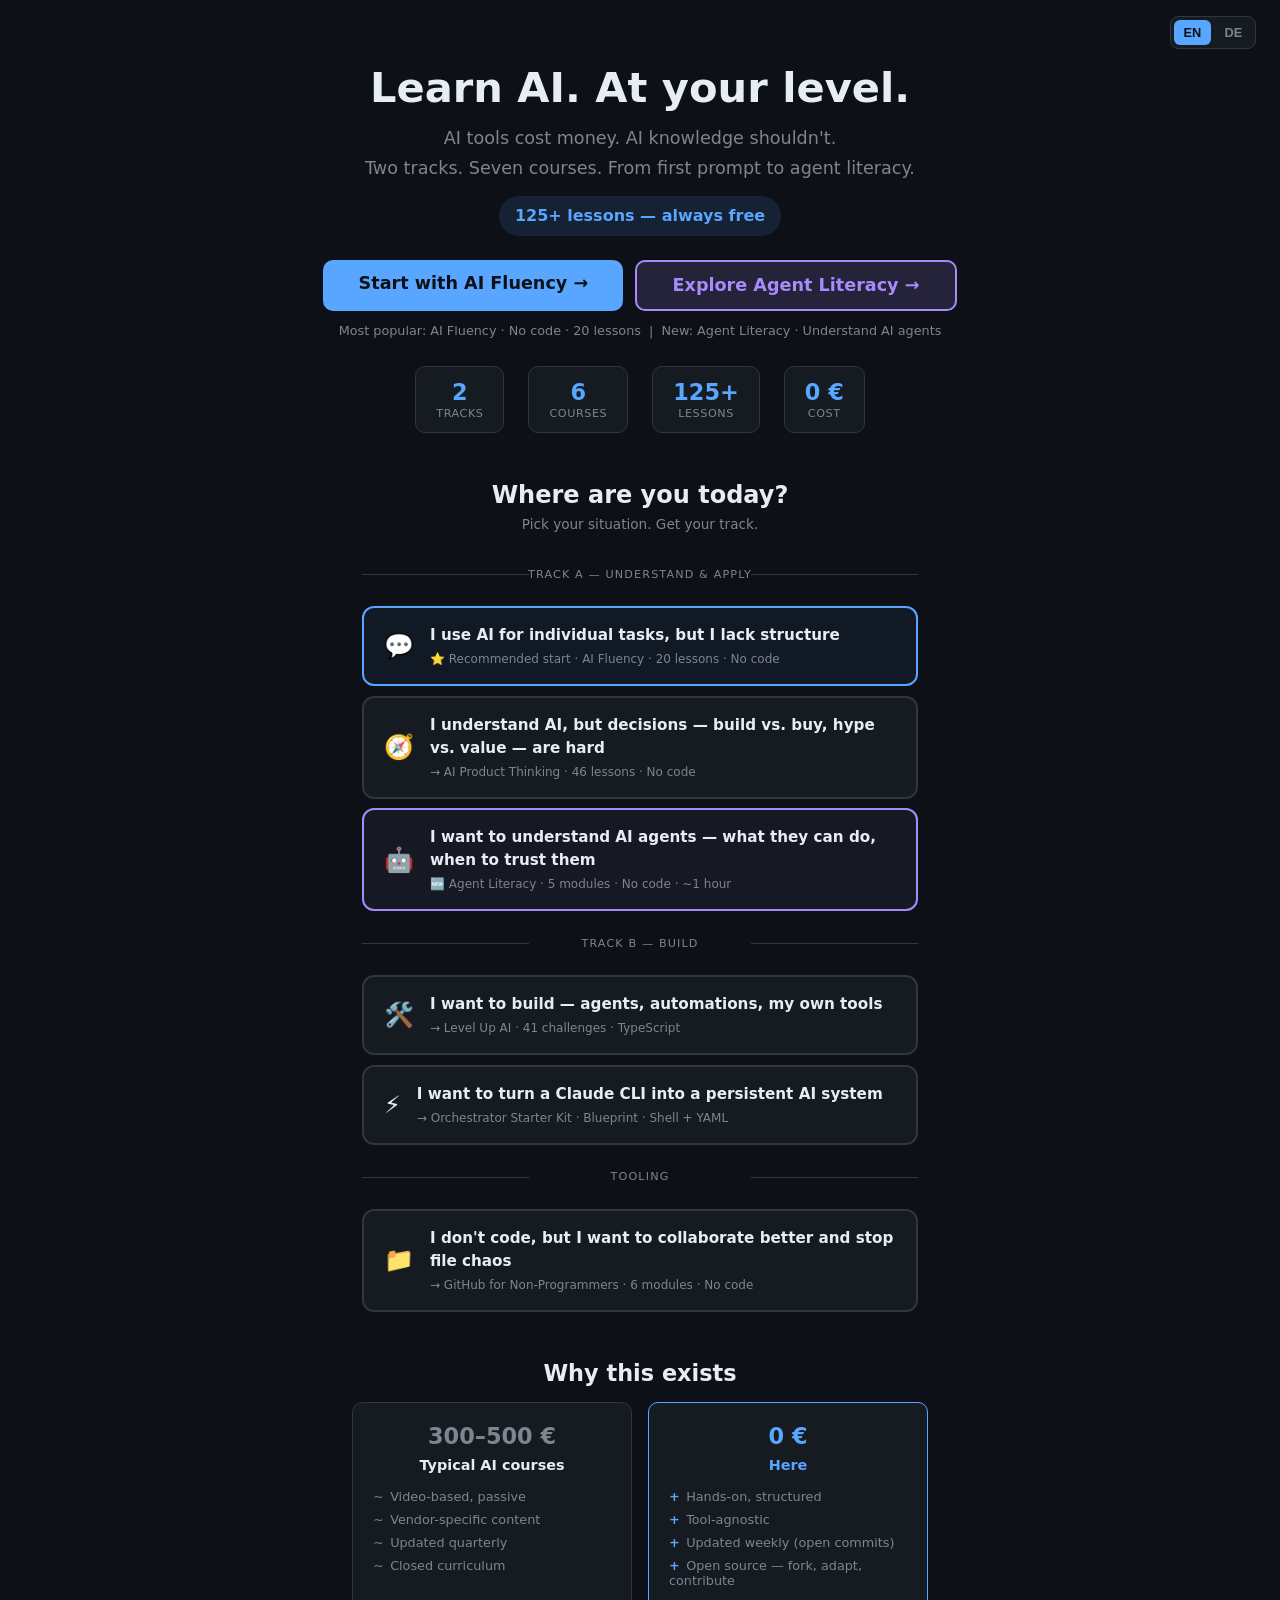
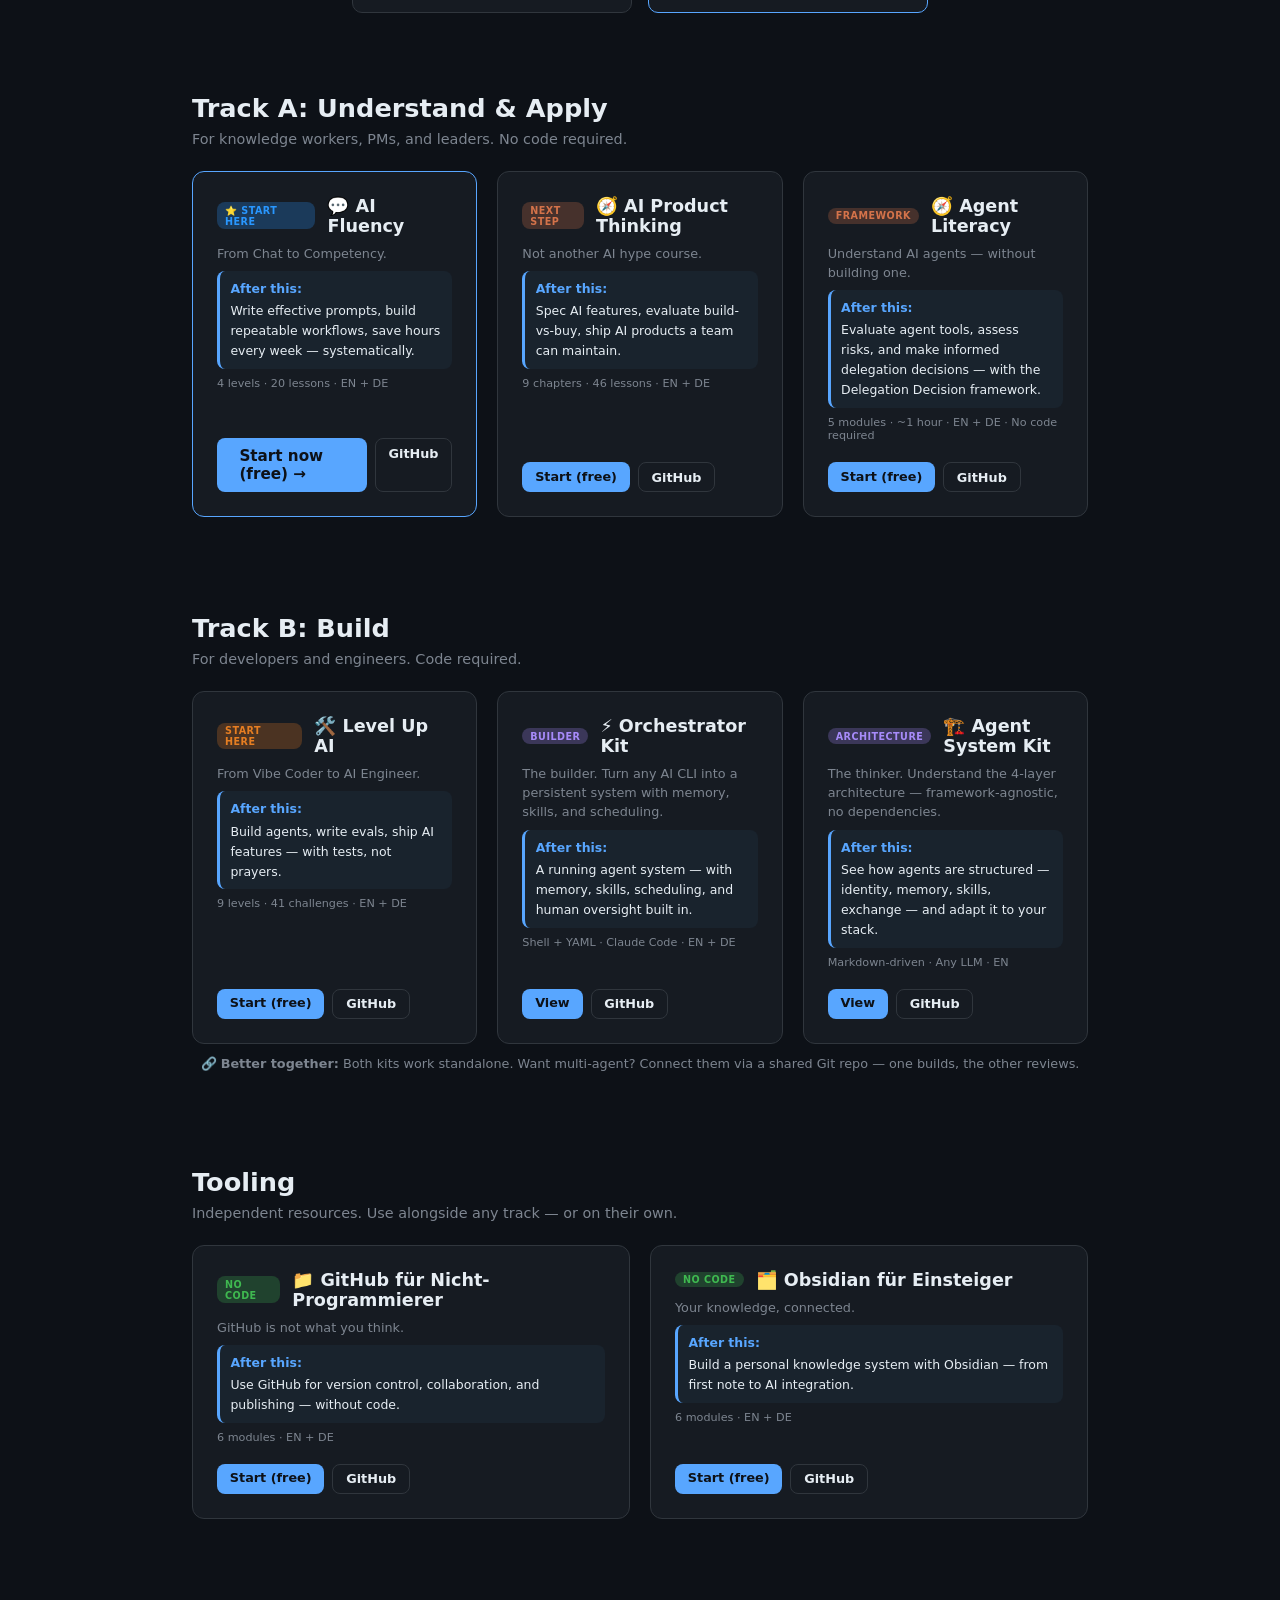
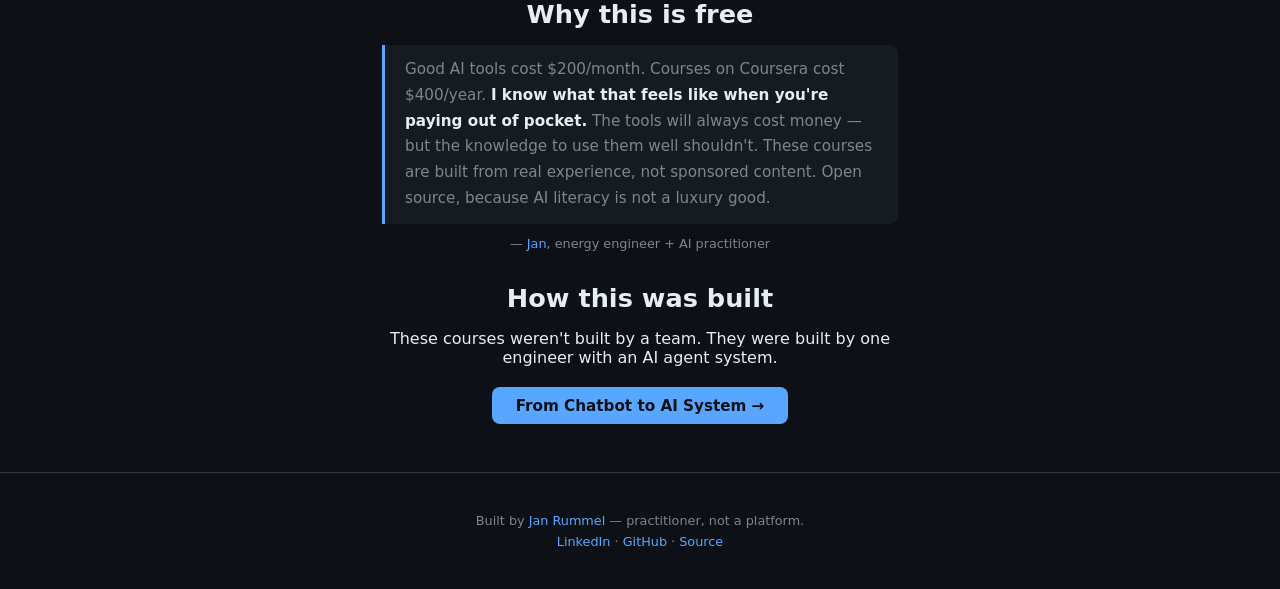
==== index.html @ 3606f536 "feat: add GoatCounter event tracking on hero CTAs - data-goatcounter-click on AI Fluency + Agent Lit" ====
<!DOCTYPE html>
<html lang="en">
<head>
<meta charset="UTF-8">
<meta name="viewport" content="width=device-width, initial-scale=1.0">
<title>AI Learning — Learn AI. At your level.</title>
<meta name="description" content="Free, open-source AI learning paths. Two tracks — understand & apply AI, or build AI systems. 125+ lessons in English and German.">
<meta property="og:title" content="AI Learning — Learn AI. At your level.">
<meta property="og:description" content="AI tools cost money. AI knowledge shouldn't. Two tracks, seven courses — from first prompt to agent literacy. EN + DE.">
<meta property="og:type" content="website">
<meta property="og:url" content="https://janrummel.github.io/ai-learning/">
<meta property="og:image" content="https://janrummel.github.io/ai-learning/og-image.png">
<meta property="og:image:width" content="1200">
<meta property="og:image:height" content="630">
<meta name="twitter:card" content="summary_large_image">
<meta name="twitter:image" content="https://janrummel.github.io/ai-learning/og-image.png">
<style>
  :root {
    --bg: #0d1117; --surface: #161b22; --border: #30363d;
    --text: #e6edf3; --muted: #7d8590; --accent: #58a6ff;
    --fluency: #2997FF; --product: #D4734A; --engineer: #E67E22;
    --green: #3fb950; --purple: #a78bfa;
  }
  * { margin: 0; padding: 0; box-sizing: border-box; }
  body { font-family: -apple-system, BlinkMacSystemFont, 'SF Pro', system-ui, sans-serif; background: var(--bg); color: var(--text); min-height: 100vh; }
  a { color: var(--accent); text-decoration: none; }
  a:hover { text-decoration: underline; }

  /* Language Switcher */
  .lang-switch { position: fixed; top: 1rem; right: 1.5rem; z-index: 10; display: flex; gap: 0.25rem; background: var(--surface); border: 1px solid var(--border); border-radius: 8px; padding: 0.2rem; }
  .lang-btn { padding: 0.3rem 0.6rem; border-radius: 6px; border: none; background: transparent; color: var(--muted); cursor: pointer; font-size: 0.8rem; font-weight: 600; transition: all 0.2s; }
  .lang-btn.active { background: var(--accent); color: var(--bg); }
  .lang-btn:hover:not(.active) { color: var(--text); }
  [lang="de"] .en, [lang="en"] .de { display: none; }

  /* Hero */
  .hero { text-align: center; padding: 4rem 2rem 0; max-width: 720px; margin: 0 auto; }
  .hero h1 { font-size: 2.6rem; font-weight: 800; line-height: 1.15; margin-bottom: 0.75rem; }
  .hero .value-prop { font-size: 1.1rem; line-height: 1.7; color: var(--muted); max-width: 560px; margin: 0 auto; }
  .hero .value-prop em { font-style: normal; font-weight: 600; }
  .hero .free-highlight { display: inline-block; margin-top: 0.75rem; background: rgba(88,166,255,0.12); color: var(--accent); padding: 0.4rem 1rem; border-radius: 20px; font-size: 1rem; font-weight: 700; }

  /* Stats */
  .stats { display: flex; justify-content: center; gap: 1.5rem; margin-top: 1.75rem; flex-wrap: wrap; }
  .stat-item { display: flex; flex-direction: column; align-items: center; padding: 0.75rem 1.25rem; background: var(--surface); border: 1px solid var(--border); border-radius: 10px; min-width: 80px; }
  .stat-value { font-size: 1.4rem; font-weight: 800; color: var(--accent); }
  .stat-label { font-size: 0.7rem; color: var(--muted); text-transform: uppercase; letter-spacing: 0.05em; margin-top: 0.15rem; }

  /* Section */
  section { max-width: 960px; margin: 0 auto; padding: 3rem 2rem; }
  section h2 { font-size: 1.6rem; font-weight: 800; margin-bottom: 0.5rem; }
  section .section-sub { color: var(--muted); font-size: 0.9rem; margin-bottom: 1.5rem; }

  /* Track Layout */
  .track { margin-bottom: 2.5rem; }
  .track-header { display: flex; align-items: center; gap: 0.75rem; margin-bottom: 1rem; }
  .track-icon { font-size: 1.3rem; }
  .track-title { font-size: 1.2rem; font-weight: 800; }
  .track-desc { color: var(--muted); font-size: 0.85rem; margin-bottom: 1rem; }
  .track-cards { display: grid; grid-template-columns: repeat(auto-fit, minmax(260px, 1fr)); gap: 1.25rem; align-items: stretch; }

  /* Cards */
  .card { background: var(--surface); border: 1px solid var(--border); border-radius: 12px; padding: 1.5rem; transition: border-color 0.2s, transform 0.2s; display: flex; flex-direction: column; }
  .card:hover { border-color: var(--accent); transform: translateY(-2px); }
  .card-header { display: flex; align-items: center; gap: 0.75rem; margin-bottom: 0.5rem; }
  .card-badge { display: inline-block; padding: 0.15rem 0.5rem; border-radius: 8px; font-size: 0.6rem; font-weight: 700; text-transform: uppercase; letter-spacing: 0.05em; }
  .badge-fluency { background: rgba(41,151,255,0.25); color: var(--fluency); }
  .badge-product { background: rgba(212,115,74,0.25); color: var(--product); }
  .badge-engineer { background: rgba(230,126,34,0.25); color: var(--engineer); }
  .badge-starter { background: rgba(167,139,250,0.25); color: var(--purple); }
  .badge-tooling { background: rgba(63,185,80,0.25); color: var(--green); }
  .card h3 { font-size: 1.1rem; }
  .card .tagline { color: var(--muted); font-size: 0.8rem; margin-bottom: 0.5rem; line-height: 1.5; }
  .card .outcome { font-size: 0.78rem; line-height: 1.6; margin-bottom: 0.5rem; padding: 0.5rem 0.65rem; background: rgba(88,166,255,0.05); border-radius: 8px; border-left: 3px solid var(--accent); }
  .card .outcome strong { color: var(--accent); display: block; margin-bottom: 0.15rem; }
  .card .meta { color: var(--muted); font-size: 0.7rem; margin-bottom: 0.5rem; }
  .card-links { display: flex; gap: 0.5rem; margin-top: auto; padding-top: 0.75rem; }
  .card-links a { display: inline-block; padding: 0.4rem 0.8rem; border-radius: 8px; font-size: 0.8rem; font-weight: 600; text-decoration: none; transition: opacity 0.2s; }
  .card-links a:hover { opacity: 0.85; text-decoration: none; }
  .btn-primary { background: var(--accent); color: var(--bg); }
  .btn-secondary { background: var(--surface); color: var(--text); border: 1px solid var(--border); }

  /* Wegweiser */
  .wegweiser { max-width: 620px; margin: 3rem auto; padding: 0 2rem; }
  .wegweiser h2 { font-size: 1.5rem; font-weight: 800; margin-bottom: 0.4rem; text-align: center; }
  .wegweiser .wegweiser-sub { text-align: center; color: var(--muted); font-size: 0.85rem; margin-bottom: 1.25rem; }
  .choices { display: flex; flex-direction: column; gap: 0.6rem; }
  .choice { display: flex; align-items: center; gap: 1rem; background: var(--surface); border: 2px solid var(--border); border-radius: 12px; padding: 1rem 1.25rem; cursor: pointer; transition: all 0.25s; text-decoration: none; color: var(--text); text-align: left; }
  .choice:hover { transform: translateY(-2px); text-decoration: none; }
  .choice-icon { font-size: 1.5rem; flex-shrink: 0; }
  .choice-text { font-size: 0.9rem; line-height: 1.5; }
  .choice-text strong { display: block; margin-bottom: 0.1rem; font-size: 0.95rem; }
  .choice-text .choice-meta { color: var(--muted); font-size: 0.75rem; margin-top: 0.2rem; }

  /* Track divider label */
  .track-divider { text-align: center; color: var(--muted); font-size: 0.7rem; text-transform: uppercase; letter-spacing: 0.1em; margin: 0.5rem 0; padding: 0.5rem 0; position: relative; }
  .track-divider::before, .track-divider::after { content: ''; position: absolute; top: 50%; width: 30%; height: 1px; background: var(--border); }
  .track-divider::before { left: 0; }
  .track-divider::after { right: 0; }

  /* Comparison */
  .comparison { max-width: 640px; margin: 0 auto; padding: 0 2rem 2rem; text-align: center; }
  .comparison h2 { font-size: 1.4rem; font-weight: 800; margin-bottom: 1rem; }
  .comparison-grid { display: grid; grid-template-columns: 1fr 1fr; gap: 1rem; }
  .comp-col { background: var(--surface); border: 1px solid var(--border); border-radius: 10px; padding: 1.25rem; }
  .comp-col h3 { font-size: 0.9rem; margin-bottom: 0.75rem; }
  .comp-col ul { list-style: none; text-align: left; }
  .comp-col ul li { font-size: 0.8rem; color: var(--muted); padding: 0.25rem 0; }
  .comp-col ul li::before { margin-right: 0.4rem; }
  .comp-paid ul li::before { content: "~"; color: var(--muted); }
  .comp-here ul li::before { content: "+"; color: var(--accent); font-weight: 700; }
  .comp-here { border-color: var(--accent); }
  .comp-here h3 { color: var(--accent); }
  .price-tag { font-size: 1.4rem; font-weight: 800; margin-bottom: 0.5rem; }
  .comp-paid .price-tag { color: var(--muted); }
  .comp-here .price-tag { color: var(--accent); }

  /* Story */
  .story { max-width: 580px; margin: 0 auto; padding: 2rem 2rem 1rem; text-align: center; }
  .story h2 { font-size: 1.6rem; font-weight: 800; margin-bottom: 1rem; }
  .story blockquote { font-size: 0.95rem; line-height: 1.7; color: var(--muted); border-left: 3px solid var(--accent); padding: 0.75rem 1.25rem; text-align: left; margin: 0 auto; background: var(--surface); border-radius: 0 8px 8px 0; }
  .story blockquote em { color: var(--text); font-style: normal; font-weight: 600; }
  .story .story-author { margin-top: 0.75rem; font-size: 0.8rem; color: var(--muted); }

  /* Footer */
  footer { text-align: center; padding: 2.5rem 2rem; color: var(--muted); font-size: 0.8rem; border-top: 1px solid var(--border); margin-top: 2rem; }
  footer a { color: var(--accent); text-decoration: none; }
  footer .footer-line { margin-top: 0.35rem; }

  /* Animations */
  @keyframes fadeInUp { from { opacity: 0; transform: translateY(24px); } to { opacity: 1; transform: translateY(0); } }
  .hero h1 { animation: fadeInUp 0.6s ease-out both; }
  .hero .value-prop { animation: fadeInUp 0.6s ease-out 0.15s both; }
  .hero .free-highlight { animation: fadeInUp 0.5s ease-out 0.3s both; }
  .hero .stats { animation: fadeInUp 0.5s ease-out 0.45s both; }
  .reveal { opacity: 0; transform: translateY(20px); transition: opacity 0.5s ease, transform 0.5s ease; }
  .reveal.visible { opacity: 1; transform: translateY(0); }

  .kit-duo { display: grid; grid-template-columns: 1fr auto 1fr; gap: 1rem; align-items: start; }
  @media (max-width: 768px) { .track-cards { grid-template-columns: 1fr; } .lang-switch { top: 0.75rem; right: 1rem; } .kit-duo { grid-template-columns: 1fr; } .kit-duo .kit-exchange { display: none; } }
  @media (max-width: 640px) { .hero { padding-top: 3rem; } .hero h1 { font-size: 1.8rem; } .comparison-grid { grid-template-columns: 1fr; } .stats { gap: 0.75rem; } .stat-item { min-width: 70px; padding: 0.5rem 0.75rem; } }
</style>
</head>
<body>

<div class="lang-switch">
  <button class="lang-btn active" onclick="setLang('en')" id="btn-en">EN</button>
  <button class="lang-btn" onclick="setLang('de')" id="btn-de">DE</button>
</div>

<!-- Hero -->
<div class="hero">
  <h1>
    <span class="en">Learn AI. At your level.</span>
    <span class="de">Lerne AI. Auf deinem Level.</span>
  </h1>
  <p class="value-prop">
    <span class="en">AI tools cost money. AI knowledge shouldn't.<br>Two tracks. Seven courses. From first prompt to agent literacy.</span>
    <span class="de">AI-Tools kosten Geld. AI-Wissen sollte es nicht.<br>Zwei Tracks. Sieben Kurse. Vom ersten Prompt bis zur Agent Literacy.</span>
    <br>
    <span class="free-highlight">
      <span class="en">125+ lessons — always free</span>
      <span class="de">125+ Lektionen — immer kostenlos</span>
    </span>
  </p>
  <div class="hero-cta" style="margin-top:1.5rem;display:flex;flex-direction:column;align-items:center;gap:0.75rem;">
    <div style="display:flex;gap:0.75rem;flex-wrap:wrap;justify-content:center;">
      <a href="https://janrummel.github.io/ai-fluency/" data-goatcounter-click="cta-ai-fluency" data-goatcounter-title="CTA: AI Fluency" style="display:inline-block;padding:0.85rem 2.2rem;background:var(--accent);color:var(--bg);border-radius:10px;font-size:1.1rem;font-weight:700;text-decoration:none;transition:opacity 0.2s;">
        <span class="en">Start with AI Fluency →</span>
        <span class="de">Starte mit AI Fluency →</span>
      </a>
      <a href="https://planck-lab.github.io/agent-systems/" data-goatcounter-click="cta-agent-literacy" data-goatcounter-title="CTA: Agent Literacy" style="display:inline-block;padding:0.85rem 2.2rem;background:rgba(167,139,250,0.15);color:var(--purple);border:2px solid var(--purple);border-radius:10px;font-size:1.1rem;font-weight:700;text-decoration:none;transition:opacity 0.2s;">
        <span class="en">Explore Agent Literacy →</span>
        <span class="de">Agent Literacy entdecken →</span>
      </a>
    </div>
    <span style="font-size:0.8rem;color:var(--muted);">
      <span class="en">Most popular: AI Fluency · No code · 20 lessons &nbsp;|&nbsp; New: Agent Literacy · Understand AI agents</span>
      <span class="de">Beliebtester Kurs: AI Fluency · 20 Lektionen &nbsp;|&nbsp; Neu: Agent Literacy · AI Agents verstehen</span>
    </span>
  </div>
  <div class="stats">
    <div class="stat-item"><div class="stat-value">2</div><div class="stat-label">Tracks</div></div>
    <div class="stat-item"><div class="stat-value">6</div><div class="stat-label"><span class="en">Courses</span><span class="de">Kurse</span></div></div>
    <div class="stat-item"><div class="stat-value">125+</div><div class="stat-label"><span class="en">Lessons</span><span class="de">Lektionen</span></div></div>
    <div class="stat-item"><div class="stat-value">0 &euro;</div><div class="stat-label"><span class="en">Cost</span><span class="de">Kosten</span></div></div>
  </div>
</div>

<!-- Wegweiser -->
<div class="wegweiser reveal">
  <h2><span class="en">Where are you today?</span><span class="de">Wo stehst du gerade?</span></h2>
  <p class="wegweiser-sub"><span class="en">Pick your situation. Get your track.</span><span class="de">Wähle deine Situation. Finde deinen Track.</span></p>
  <div class="choices">
    <div class="track-divider"><span class="en">TRACK A — Understand & Apply</span><span class="de">TRACK A — Verstehen & Anwenden</span></div>
    <a href="#fluency" class="choice" style="border-color:var(--accent);background:rgba(88,166,255,0.06);">
      <div class="choice-icon">💬</div>
      <div class="choice-text">
        <strong><span class="en">I use AI for individual tasks, but I lack structure</span><span class="de">Ich nutze AI für einzelne Aufgaben, aber es fehlt die Struktur</span></strong>
        <div class="choice-meta"><span class="en">⭐ Recommended start · AI Fluency · 20 lessons · No code</span><span class="de">⭐ Empfohlener Einstieg · AI Fluency · 20 Lektionen · Kein Code</span></div>
      </div>
    </a>
    <a href="#product" class="choice" style="border-color:var(--border);">
      <div class="choice-icon">🧭</div>
      <div class="choice-text">
        <strong><span class="en">I understand AI, but decisions — build vs. buy, hype vs. value — are hard</span><span class="de">Ich verstehe AI, aber Entscheidungen — Build vs. Buy, Hype vs. Nutzen — sind schwierig</span></strong>
        <div class="choice-meta"><span class="en">→ AI Product Thinking · 46 lessons · No code</span><span class="de">→ AI Product Thinking · 46 Lektionen · Kein Code</span></div>
      </div>
    </a>

    <a href="#agent-systems" class="choice" style="border-color:var(--purple);background:rgba(167,139,250,0.06);">
      <div class="choice-icon">🤖</div>
      <div class="choice-text">
        <strong><span class="en">I want to understand AI agents — what they can do, when to trust them</span><span class="de">Ich will AI Agents verstehen — was sie können, wann ich ihnen vertraue</span></strong>
        <div class="choice-meta"><span class="en">🆕 Agent Literacy · 5 modules · No code · ~1 hour</span><span class="de">🆕 Agent Literacy · 5 Module · Kein Code · ~1 Stunde</span></div>
      </div>
    </a>

    <div class="track-divider"><span class="en">TRACK B — Build</span><span class="de">TRACK B — Bauen</span></div>
    <a href="#engineer" class="choice" style="border-color:var(--border);">
      <div class="choice-icon">🛠️</div>
      <div class="choice-text">
        <strong><span class="en">I want to build — agents, automations, my own tools</span><span class="de">Ich will selbst bauen — Agents, Automationen, eigene Tools</span></strong>
        <div class="choice-meta"><span class="en">→ Level Up AI · 41 challenges · TypeScript</span><span class="de">→ Level Up AI · 41 Challenges · TypeScript</span></div>
      </div>
    </a>
    <a href="#starter" class="choice" style="border-color:var(--border);">
      <div class="choice-icon">⚡</div>
      <div class="choice-text">
        <strong><span class="en">I want to turn a Claude CLI into a persistent AI system</span><span class="de">Ich will ein Claude CLI in ein persistentes AI-System verwandeln</span></strong>
        <div class="choice-meta"><span class="en">→ Orchestrator Starter Kit · Blueprint · Shell + YAML</span><span class="de">→ Orchestrator Starter Kit · Blueprint · Shell + YAML</span></div>
      </div>
    </a>

    <div class="track-divider"><span class="en">TOOLING</span><span class="de">TOOLING</span></div>
    <a href="#github" class="choice" style="border-color:var(--border);">
      <div class="choice-icon">📁</div>
      <div class="choice-text">
        <strong><span class="en">I don't code, but I want to collaborate better and stop file chaos</span><span class="de">Ich programmiere nicht, aber will besser zusammenarbeiten und Datei-Chaos beenden</span></strong>
        <div class="choice-meta"><span class="en">→ GitHub for Non-Programmers · 6 modules · No code</span><span class="de">→ GitHub für Nicht-Programmierer · 6 Module · Kein Code</span></div>
      </div>
    </a>
  </div>
</div>

<!-- Comparison -->
<div class="comparison reveal">
  <h2><span class="en">Why this exists</span><span class="de">Warum es das gibt</span></h2>
  <div class="comparison-grid">
    <div class="comp-col comp-paid">
      <div class="price-tag">300–500 &euro;</div>
      <h3><span class="en">Typical AI courses</span><span class="de">Typische AI-Kurse</span></h3>
      <ul>
        <li><span class="en">Video-based, passive</span><span class="de">Video-basiert, passiv</span></li>
        <li><span class="en">Vendor-specific content</span><span class="de">Herstellergebundene Inhalte</span></li>
        <li><span class="en">Updated quarterly</span><span class="de">Quartalsweise aktualisiert</span></li>
        <li><span class="en">Closed curriculum</span><span class="de">Geschlossenes Curriculum</span></li>
      </ul>
    </div>
    <div class="comp-col comp-here">
      <div class="price-tag">0 &euro;</div>
      <h3><span class="en">Here</span><span class="de">Hier</span></h3>
      <ul>
        <li><span class="en">Hands-on, structured</span><span class="de">Praxisnah, strukturiert</span></li>
        <li><span class="en">Tool-agnostic</span><span class="de">Tool-unabhängig</span></li>
        <li><span class="en">Updated weekly (open commits)</span><span class="de">Wöchentlich aktualisiert (offene Commits)</span></li>
        <li><span class="en">Open source — fork, adapt, contribute</span><span class="de">Open Source — forken, anpassen, beitragen</span></li>
      </ul>
    </div>
  </div>
</div>

<!-- TRACK A: Understand & Apply -->
<section class="reveal">
  <h2><span class="en">Track A: Understand & Apply</span><span class="de">Track A: Verstehen & Anwenden</span></h2>
  <p class="section-sub"><span class="en">For knowledge workers, PMs, and leaders. No code required.</span><span class="de">Für Knowledge Worker, PMs und Führungskräfte. Kein Code nötig.</span></p>
  <div class="track-cards">
    <div class="card" id="fluency" style="border-color:var(--accent);">
      <div class="card-header">
        <span class="card-badge badge-fluency"><span class="en">⭐ Start here</span><span class="de">⭐ Hier starten</span></span>
        <h3>💬 AI Fluency</h3>
      </div>
      <p class="tagline"><span class="en">From Chat to Competency.</span><span class="de">Vom Chat zur Kompetenz.</span></p>
      <div class="outcome">
        <strong><span class="en">After this:</span><span class="de">Danach:</span></strong>
        <span class="en">Write effective prompts, build repeatable workflows, save hours every week — systematically.</span>
        <span class="de">Systematisch prompten, wiederholbare Workflows bauen, jede Woche Stunden sparen.</span>
      </div>
      <p class="meta">4 levels · 20 lessons · EN + DE</p>
      <div class="card-links">
        <a href="https://janrummel.github.io/ai-fluency/" class="btn-primary" style="padding:0.55rem 1.4rem;font-size:0.95rem;"><span class="en">Start now (free) →</span><span class="de">Jetzt starten →</span></a>
        <a href="https://github.com/janrummel/ai-fluency" class="btn-secondary">GitHub</a>
      </div>
    </div>
    <div class="card" id="product">
      <div class="card-header">
        <span class="card-badge badge-product"><span class="en">Next step</span><span class="de">Nächster Schritt</span></span>
        <h3>🧭 AI Product Thinking</h3>
      </div>
      <p class="tagline"><span class="en">Not another AI hype course.</span><span class="de">Kein weiterer AI-Hype-Kurs.</span></p>
      <div class="outcome">
        <strong><span class="en">After this:</span><span class="de">Danach:</span></strong>
        <span class="en">Spec AI features, evaluate build-vs-buy, ship AI products a team can maintain.</span>
        <span class="de">AI-Features spezifizieren, Build-vs-Buy bewerten, wartbare AI-Produkte liefern.</span>
      </div>
      <p class="meta">9 chapters · 46 lessons · EN + DE</p>
      <div class="card-links">
        <a href="https://janrummel.github.io/ai-product-thinking/" class="btn-primary"><span class="en">Start (free)</span><span class="de">Starten</span></a>
        <a href="https://github.com/janrummel/ai-product-thinking" class="btn-secondary">GitHub</a>
      </div>
    </div>
    <div class="card" id="agent-systems">
      <div class="card-header">
        <span class="card-badge badge-product"><span class="en">Framework</span><span class="de">Framework</span></span>
        <h3>🧭 Agent Literacy</h3>
      </div>
      <p class="tagline"><span class="en">Understand AI agents — without building one.</span><span class="de">AI Agents verstehen — ohne einen zu bauen.</span></p>
      <div class="outcome">
        <strong><span class="en">After this:</span><span class="de">Danach:</span></strong>
        <span class="en">Evaluate agent tools, assess risks, and make informed delegation decisions — with the Delegation Decision framework.</span>
        <span class="de">Agent-Tools bewerten, Risiken einschätzen und informierte Delegations-Entscheidungen treffen — mit dem Delegation Decision Framework.</span>
      </div>
      <p class="meta"><span class="en">5 modules · ~1 hour · EN + DE · No code required</span><span class="de">5 Module · ~1 Stunde · EN + DE · Kein Code nötig</span></p>
      <div class="card-links">
        <a href="https://planck-lab.github.io/agent-systems/" class="btn-primary"><span class="en">Start (free)</span><span class="de">Starten</span></a>
        <a href="https://github.com/planck-lab/agent-systems" class="btn-secondary">GitHub</a>
      </div>
    </div>
  </div>
</section>

<!-- TRACK B: Build -->
<section class="reveal">
  <h2><span class="en">Track B: Build</span><span class="de">Track B: Bauen</span></h2>
  <p class="section-sub"><span class="en">For developers and engineers. Code required.</span><span class="de">Für Entwickler und Ingenieure. Code erforderlich.</span></p>
  <div class="track-cards">
    <div class="card" id="engineer">
      <div class="card-header">
        <span class="card-badge badge-engineer"><span class="en">Start here</span><span class="de">Hier starten</span></span>
        <h3>🛠️ Level Up AI</h3>
      </div>
      <p class="tagline"><span class="en">From Vibe Coder to AI Engineer.</span><span class="de">Vom Vibe Coder zum AI Engineer.</span></p>
      <div class="outcome">
        <strong><span class="en">After this:</span><span class="de">Danach:</span></strong>
        <span class="en">Build agents, write evals, ship AI features — with tests, not prayers.</span>
        <span class="de">Agents bauen, Evals schreiben, AI-Features liefern — mit Tests, nicht mit Hoffnung.</span>
      </div>
      <p class="meta">9 levels · 41 challenges · EN + DE</p>
      <div class="card-links">
        <a href="https://janrummel.github.io/level-up-ai/" class="btn-primary"><span class="en">Start (free)</span><span class="de">Starten</span></a>
        <a href="https://github.com/janrummel/level-up-ai" class="btn-secondary">GitHub</a>
      </div>
    </div>
    <div class="card" id="starter">
      <div class="card-header">
        <span class="card-badge badge-starter"><span class="en">Builder</span><span class="de">Builder</span></span>
        <h3>⚡ Orchestrator Kit</h3>
      </div>
      <p class="tagline"><span class="en">The builder. Turn any AI CLI into a persistent system with memory, skills, and scheduling.</span><span class="de">Der Architekt. Verwandle jedes AI CLI in ein persistentes System mit Memory, Skills und Scheduling.</span></p>
      <div class="outcome">
        <strong><span class="en">After this:</span><span class="de">Danach:</span></strong>
        <span class="en">A running agent system — with memory, skills, scheduling, and human oversight built in.</span>
        <span class="de">Ein laufendes Agent-System — mit Memory, Skills, Scheduling und Human Oversight.</span>
      </div>
      <p class="meta"><span class="en">Shell + YAML · Claude Code · EN + DE</span><span class="de">Shell + YAML · Claude Code · EN + DE</span></p>
      <div class="card-links">
        <a href="system/starter/" class="btn-primary"><span class="en">View</span><span class="de">Ansehen</span></a>
        <a href="https://github.com/janrummel/claude-orchestrator-starter" class="btn-secondary">GitHub</a>
      </div>
    </div>
    <div class="card" id="agent-kit">
      <div class="card-header">
        <span class="card-badge badge-starter"><span class="en">Architecture</span><span class="de">Architektur</span></span>
        <h3>🏗️ Agent System Kit</h3>
      </div>
      <p class="tagline"><span class="en">The thinker. Understand the 4-layer architecture — framework-agnostic, no dependencies.</span><span class="de">Der Denker. Die 4-Layer-Architektur verstehen — framework-agnostisch, keine Dependencies.</span></p>
      <div class="outcome">
        <strong><span class="en">After this:</span><span class="de">Danach:</span></strong>
        <span class="en">See how agents are structured — identity, memory, skills, exchange — and adapt it to your stack.</span>
        <span class="de">Verstehen wie Agents aufgebaut sind — Identity, Memory, Skills, Exchange — und auf deinen Stack anpassen.</span>
      </div>
      <p class="meta"><span class="en">Markdown-driven · Any LLM · EN</span><span class="de">Markdown-basiert · Jedes LLM · EN</span></p>
      <div class="card-links">
        <a href="https://planck-lab.github.io/agent-system-starter-kit/" class="btn-primary"><span class="en">View</span><span class="de">Ansehen</span></a>
        <a href="https://github.com/planck-lab/agent-system-starter-kit" class="btn-secondary">GitHub</a>
      </div>
    </div>
  </div>
  <p style="text-align:center;font-size:.8rem;color:var(--muted);margin-top:.75rem"><span class="en">🔗 <strong>Better together:</strong> Both kits work standalone. Want multi-agent? Connect them via a shared Git repo — one builds, the other reviews.</span><span class="de">🔗 <strong>Besser zusammen:</strong> Beide Kits funktionieren standalone. Multi-Agent gewünscht? Verbinde sie über ein gemeinsames Git-Repo — einer baut, der andere reviewt.</span></p>
</section>

<!-- Tooling -->
<section class="reveal">
  <h2><span class="en">Tooling</span><span class="de">Tooling</span></h2>
  <p class="section-sub"><span class="en">Independent resources. Use alongside any track — or on their own.</span><span class="de">Unabhängige Ressourcen. Nutze sie neben jedem Track — oder eigenständig.</span></p>
  <div class="track-cards">
    <div class="card" id="github">
      <div class="card-header">
        <span class="card-badge badge-tooling"><span class="en">No code</span><span class="de">Kein Code</span></span>
        <h3>📁 GitHub für Nicht-Programmierer</h3>
      </div>
      <p class="tagline"><span class="en">GitHub is not what you think.</span><span class="de">GitHub ist nicht was du denkst.</span></p>
      <div class="outcome">
        <strong><span class="en">After this:</span><span class="de">Danach:</span></strong>
        <span class="en">Use GitHub for version control, collaboration, and publishing — without code.</span>
        <span class="de">GitHub für Versionierung, Zusammenarbeit und Publishing nutzen — ohne Code.</span>
      </div>
      <p class="meta">6 modules · EN + DE</p>
      <div class="card-links">
        <a href="https://janrummel.github.io/github-fuer-nicht-programmierer/" class="btn-primary"><span class="en">Start (free)</span><span class="de">Starten</span></a>
        <a href="https://github.com/janrummel/github-fuer-nicht-programmierer" class="btn-secondary">GitHub</a>
      </div>
    </div>
    <div class="card" id="obsidian">
      <div class="card-header">
        <span class="card-badge badge-tooling"><span class="en">No code</span><span class="de">Kein Code</span></span>
        <h3>🗂️ Obsidian für Einsteiger</h3>
      </div>
      <p class="tagline"><span class="en">Your knowledge, connected.</span><span class="de">Dein Wissen, vernetzt.</span></p>
      <div class="outcome">
        <strong><span class="en">After this:</span><span class="de">Danach:</span></strong>
        <span class="en">Build a personal knowledge system with Obsidian — from first note to AI integration.</span>
        <span class="de">Ein persönliches Wissenssystem mit Obsidian aufbauen — von der ersten Notiz bis zur AI-Anbindung.</span>
      </div>
      <p class="meta">6 modules · EN + DE</p>
      <div class="card-links">
        <a href="https://janrummel.github.io/obsidian-fuer-einsteiger/" class="btn-primary"><span class="en">Start (free)</span><span class="de">Starten</span></a>
        <a href="https://github.com/janrummel/obsidian-fuer-einsteiger" class="btn-secondary">GitHub</a>
      </div>
    </div>
  </div>
</section>

<!-- Story -->
<div class="story reveal">
  <h2><span class="en">Why this is free</span><span class="de">Warum das hier kostenlos ist</span></h2>
  <blockquote>
    <span class="en">Good AI tools cost $200/month. Courses on Coursera cost $400/year. <em>I know what that feels like when you're paying out of pocket.</em> The tools will always cost money — but the knowledge to use them well shouldn't. These courses are built from real experience, not sponsored content. Open source, because AI literacy is not a luxury good.</span>
    <span class="de">Gute AI-Tools kosten 200$/Monat. Kurse auf Coursera kosten 400$/Jahr. <em>Ich weiß wie sich das anfühlt wenn man das selbst bezahlt.</em> Die Tools werden immer Geld kosten — aber das Wissen sie gut einzusetzen sollte es nicht. Diese Kurse sind aus echter Erfahrung gebaut, nicht aus gesponserten Inhalten. Open Source, weil AI-Literacy kein Luxusgut ist.</span>
  </blockquote>
  <p class="story-author">
    <span class="en">— <a href="https://linkedin.com/in/janrummel" style="color:var(--accent);">Jan</a>, energy engineer + AI practitioner</span>
    <span class="de">— <a href="https://linkedin.com/in/janrummel" style="color:var(--accent);">Jan</a>, Energietechnik-Ingenieur + AI-Praktiker</span>
  </p>
</div>

<!-- Meta -->
<div class="story reveal" style="padding-top:1rem;">
  <h2><span class="en">How this was built</span><span class="de">Wie das hier gebaut wurde</span></h2>
  <p class="value-prop" style="max-width:520px;margin:0 auto 1.25rem;">
    <span class="en">These courses weren't built by a team. They were built by one engineer with an AI agent system.</span>
    <span class="de">Diese Kurse wurden nicht von einem Team gebaut. Sondern von einem Ingenieur mit einem AI-Agent-System.</span>
  </p>
  <div style="text-align:center;">
    <a href="system/" class="btn-primary" style="display:inline-block;padding:0.6rem 1.5rem;border-radius:8px;font-size:0.95rem;font-weight:600;text-decoration:none;background:var(--accent);color:var(--bg);">
      <span class="en">From Chatbot to AI System →</span><span class="de">Vom Chatbot zum AI-System →</span>
    </a>
  </div>
</div>

<footer>
  <span class="en">Built by <a href="https://linkedin.com/in/janrummel">Jan Rummel</a> — practitioner, not a platform.</span>
  <span class="de">Gebaut von <a href="https://linkedin.com/in/janrummel">Jan Rummel</a> — Praktiker, nicht Plattform.</span>
  <div class="footer-line">
    <a href="https://linkedin.com/in/janrummel">LinkedIn</a> ·
    <a href="https://github.com/janrummel">GitHub</a> ·
    <span class="en"><a href="https://github.com/janrummel/ai-learning">Source</a></span>
    <span class="de"><a href="https://github.com/janrummel/ai-learning">Quellcode</a></span>
  </div>
</footer>

<script>
function setLang(lang) {
  document.documentElement.lang = lang;
  document.getElementById('btn-en').classList.toggle('active', lang === 'en');
  document.getElementById('btn-de').classList.toggle('active', lang === 'de');
  localStorage.setItem('ai-learning-lang', lang);
}
var saved = localStorage.getItem('ai-learning-lang');
if (saved) { setLang(saved); }
else if (navigator.language.startsWith('de')) { setLang('de'); }
var observer = new IntersectionObserver(function(entries) {
  entries.forEach(function(entry) { if (entry.isIntersecting) { entry.target.classList.add('visible'); observer.unobserve(entry.target); } });
}, { threshold: 0.15 });
document.querySelectorAll('.reveal').forEach(function(el) { observer.observe(el); });
</script>
<!-- GoatCounter Analytics - code wird nach Account-Setup eingesetzt -->
<script data-goatcounter="https://janrummel.goatcounter.com/count" async src="//gc.zgo.at/count.js"></script>

</body></html>
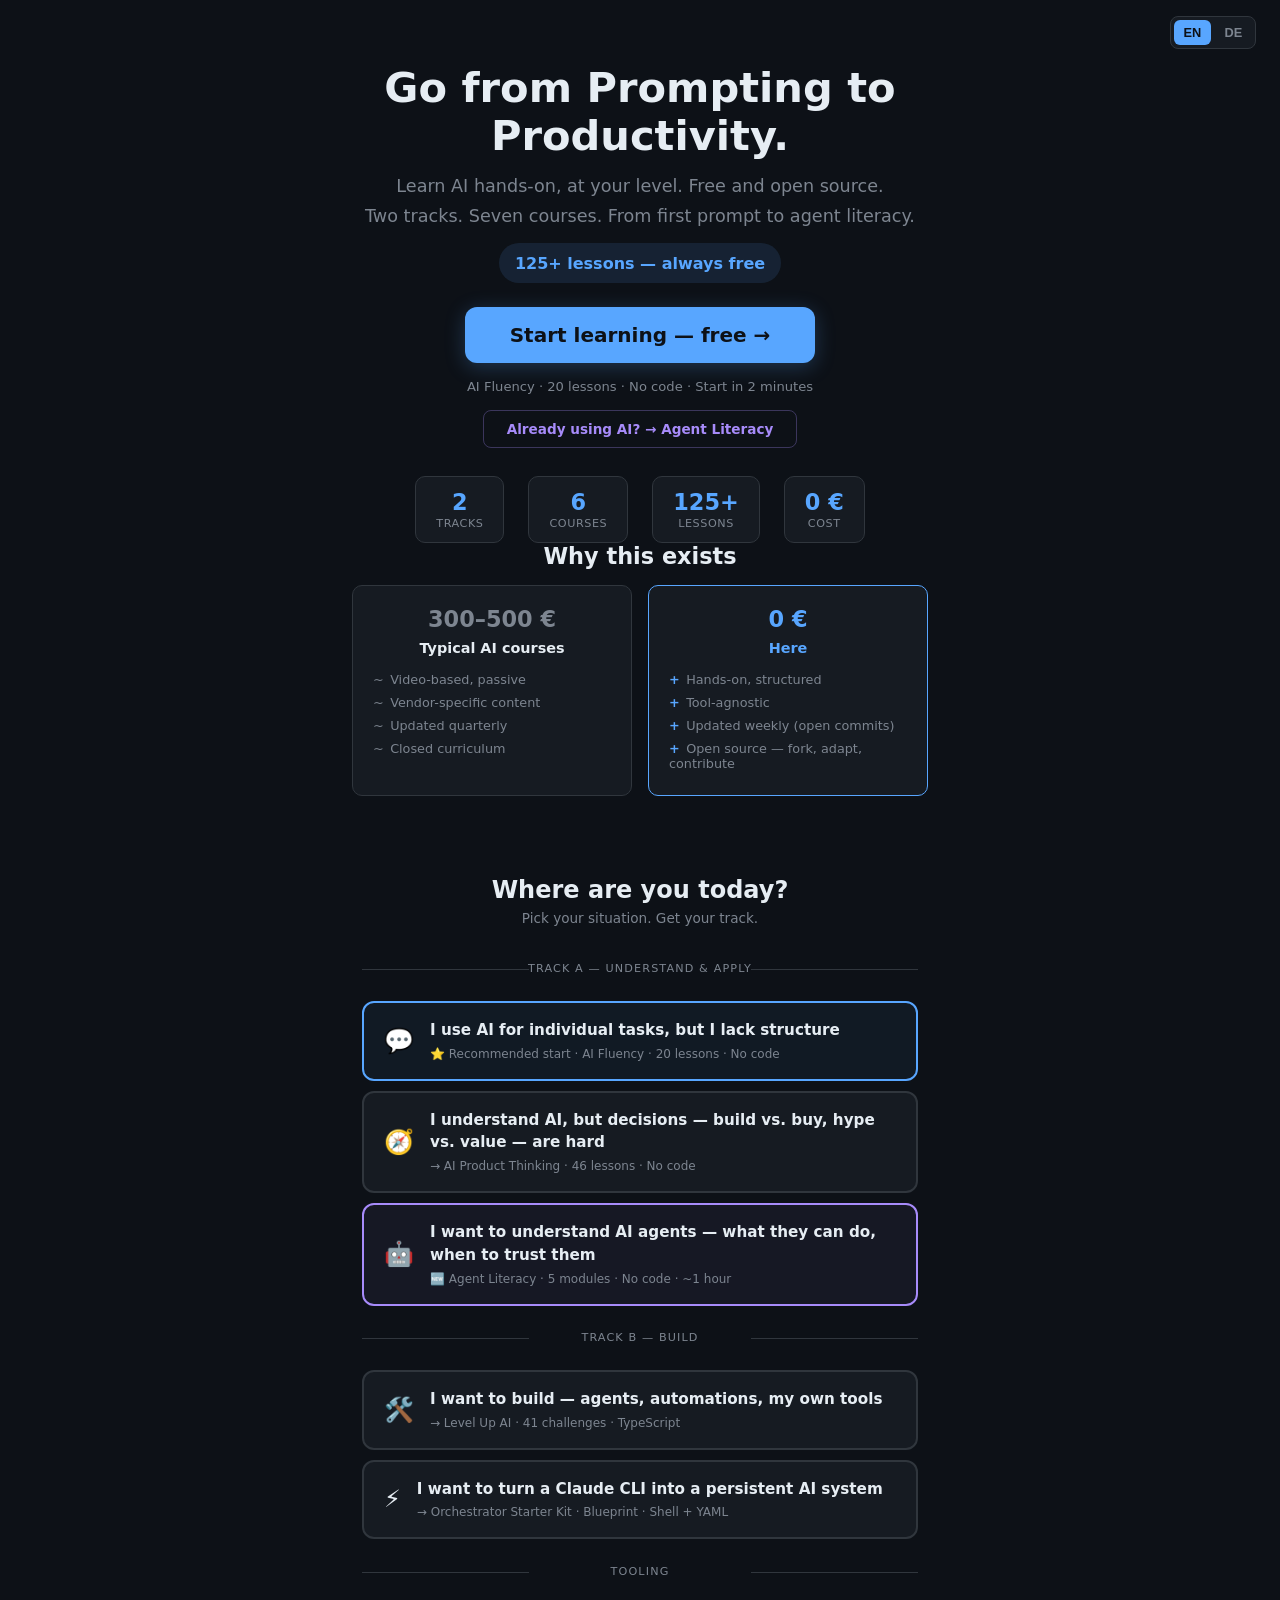
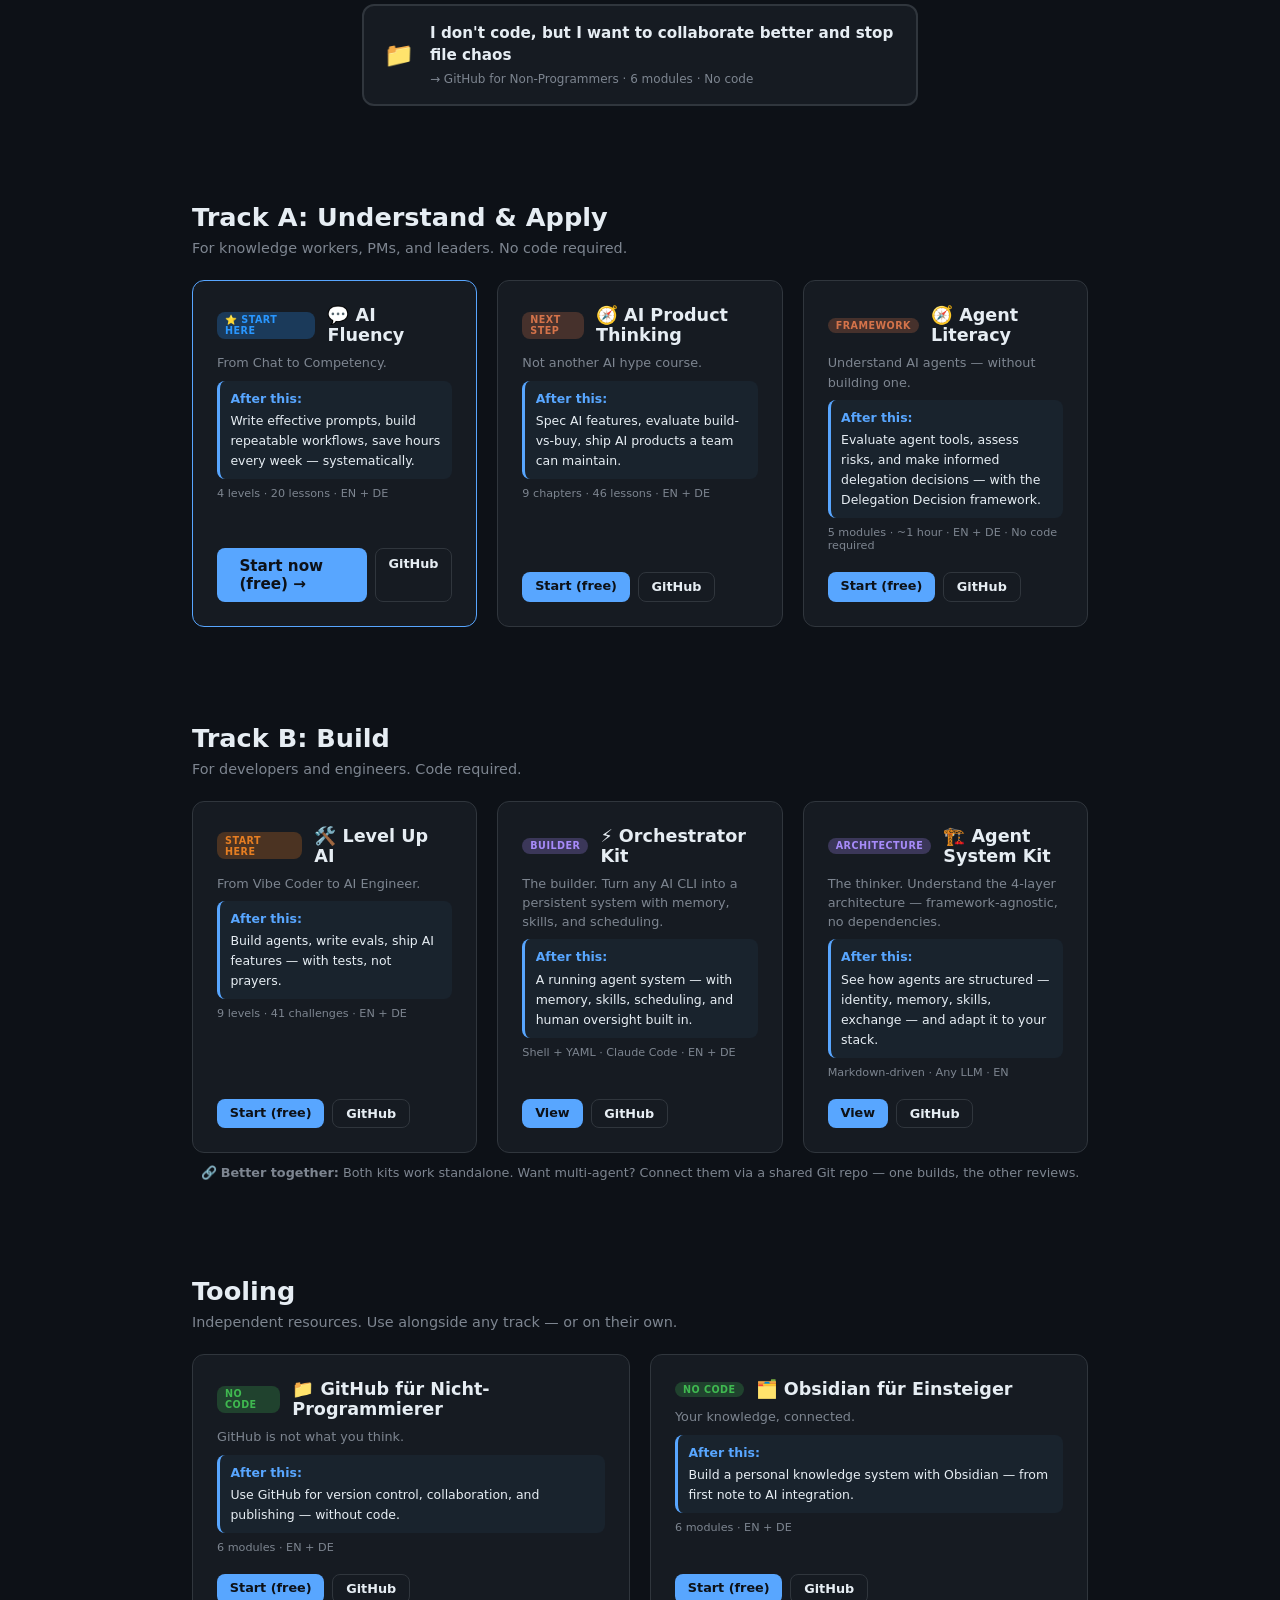
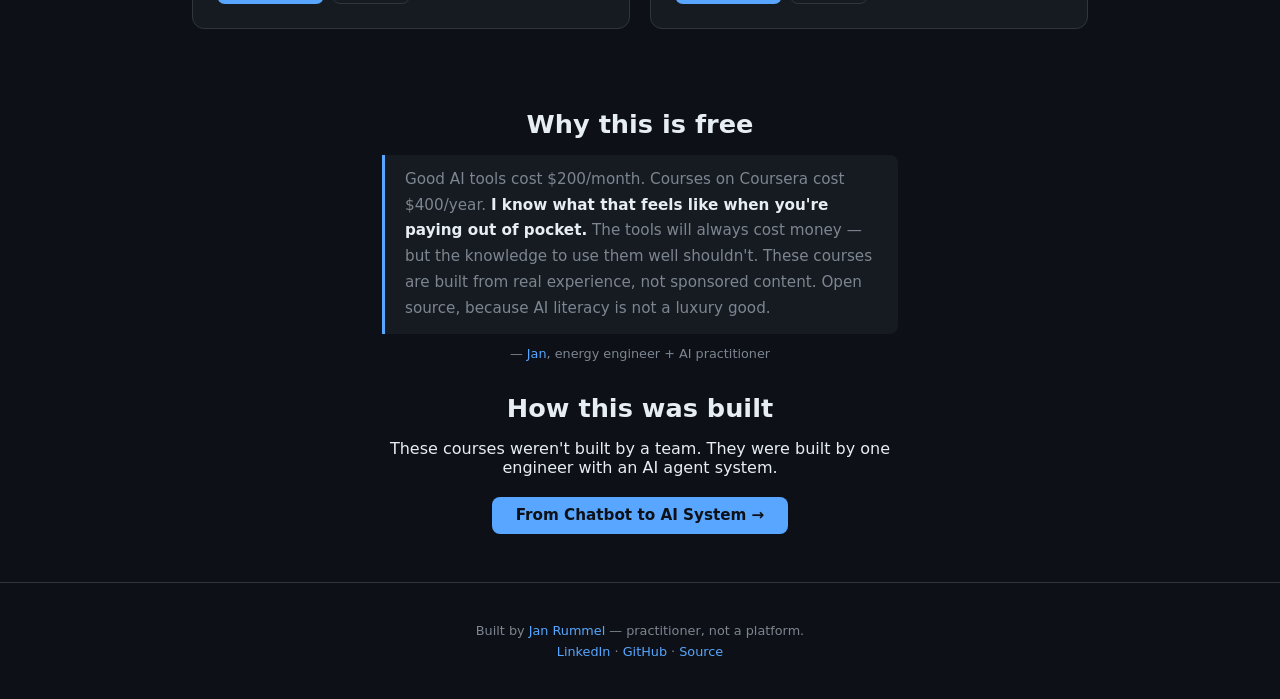
==== commit 1e707188: "conversion: sharper headline, single dominant CTA, comparison moved up - Headline: 'Go from Promptin" ====
--- a/index.html
+++ b/index.html
@@ -151,33 +151,31 @@
 <!-- Hero -->
 <div class="hero">
   <h1>
-    <span class="en">Learn AI. At your level.</span>
-    <span class="de">Lerne AI. Auf deinem Level.</span>
+    <span class="en">Go from Prompting to Productivity.</span>
+    <span class="de">Vom Prompting zur Produktivität.</span>
   </h1>
   <p class="value-prop">
-    <span class="en">AI tools cost money. AI knowledge shouldn't.<br>Two tracks. Seven courses. From first prompt to agent literacy.</span>
-    <span class="de">AI-Tools kosten Geld. AI-Wissen sollte es nicht.<br>Zwei Tracks. Sieben Kurse. Vom ersten Prompt bis zur Agent Literacy.</span>
+    <span class="en">Learn AI hands-on, at your level. Free and open source.<br>Two tracks. Seven courses. From first prompt to agent literacy.</span>
+    <span class="de">Lerne AI praxisnah, auf deinem Level. Kostenlos und Open Source.<br>Zwei Tracks. Sieben Kurse. Vom ersten Prompt bis zur Agent Literacy.</span>
     <br>
     <span class="free-highlight">
       <span class="en">125+ lessons — always free</span>
       <span class="de">125+ Lektionen — immer kostenlos</span>
     </span>
   </p>
-  <div class="hero-cta" style="margin-top:1.5rem;display:flex;flex-direction:column;align-items:center;gap:0.75rem;">
-    <div style="display:flex;gap:0.75rem;flex-wrap:wrap;justify-content:center;">
-      <a href="https://janrummel.github.io/ai-fluency/" data-goatcounter-click="cta-ai-fluency" data-goatcounter-title="CTA: AI Fluency" style="display:inline-block;padding:0.85rem 2.2rem;background:var(--accent);color:var(--bg);border-radius:10px;font-size:1.1rem;font-weight:700;text-decoration:none;transition:opacity 0.2s;">
-        <span class="en">Start with AI Fluency →</span>
-        <span class="de">Starte mit AI Fluency →</span>
-      </a>
-      <a href="https://planck-lab.github.io/agent-systems/" data-goatcounter-click="cta-agent-literacy" data-goatcounter-title="CTA: Agent Literacy" style="display:inline-block;padding:0.85rem 2.2rem;background:rgba(167,139,250,0.15);color:var(--purple);border:2px solid var(--purple);border-radius:10px;font-size:1.1rem;font-weight:700;text-decoration:none;transition:opacity 0.2s;">
-        <span class="en">Explore Agent Literacy →</span>
-        <span class="de">Agent Literacy entdecken →</span>
-      </a>
-    </div>
-    <span style="font-size:0.8rem;color:var(--muted);">
-      <span class="en">Most popular: AI Fluency · No code · 20 lessons &nbsp;|&nbsp; New: Agent Literacy · Understand AI agents</span>
-      <span class="de">Beliebtester Kurs: AI Fluency · 20 Lektionen &nbsp;|&nbsp; Neu: Agent Literacy · AI Agents verstehen</span>
+  <div class="hero-cta" style="margin-top:1.5rem;display:flex;flex-direction:column;align-items:center;gap:1rem;">
+    <a href="https://janrummel.github.io/ai-fluency/" data-goatcounter-click="cta-ai-fluency" data-goatcounter-title="CTA: AI Fluency" style="display:inline-block;padding:1rem 2.8rem;background:var(--accent);color:var(--bg);border-radius:12px;font-size:1.25rem;font-weight:700;text-decoration:none;transition:all 0.2s;box-shadow:0 4px 20px rgba(88,166,255,0.25);">
+      <span class="en">Start learning — free →</span>
+      <span class="de">Jetzt starten — kostenlos →</span>
+    </a>
+    <span style="font-size:0.82rem;color:var(--muted);">
+      <span class="en">AI Fluency · 20 lessons · No code · Start in 2 minutes</span>
+      <span class="de">AI Fluency · 20 Lektionen · Kein Code · In 2 Minuten starten</span>
     </span>
+    <a href="https://planck-lab.github.io/agent-systems/" data-goatcounter-click="cta-agent-literacy" data-goatcounter-title="CTA: Agent Literacy" style="display:inline-block;padding:0.6rem 1.4rem;background:transparent;color:var(--purple);border:1px solid rgba(167,139,250,0.3);border-radius:8px;font-size:0.85rem;font-weight:600;text-decoration:none;transition:all 0.2s;">
+      <span class="en">Already using AI? → Agent Literacy</span>
+      <span class="de">Nutzt du AI bereits? → Agent Literacy</span>
+    </a>
   </div>
   <div class="stats">
     <div class="stat-item"><div class="stat-value">2</div><div class="stat-label">Tracks</div></div>
@@ -187,63 +185,7 @@
   </div>
 </div>
 
-<!-- Wegweiser -->
-<div class="wegweiser reveal">
-  <h2><span class="en">Where are you today?</span><span class="de">Wo stehst du gerade?</span></h2>
-  <p class="wegweiser-sub"><span class="en">Pick your situation. Get your track.</span><span class="de">Wähle deine Situation. Finde deinen Track.</span></p>
-  <div class="choices">
-    <div class="track-divider"><span class="en">TRACK A — Understand & Apply</span><span class="de">TRACK A — Verstehen & Anwenden</span></div>
-    <a href="#fluency" class="choice" style="border-color:var(--accent);background:rgba(88,166,255,0.06);">
-      <div class="choice-icon">💬</div>
-      <div class="choice-text">
-        <strong><span class="en">I use AI for individual tasks, but I lack structure</span><span class="de">Ich nutze AI für einzelne Aufgaben, aber es fehlt die Struktur</span></strong>
-        <div class="choice-meta"><span class="en">⭐ Recommended start · AI Fluency · 20 lessons · No code</span><span class="de">⭐ Empfohlener Einstieg · AI Fluency · 20 Lektionen · Kein Code</span></div>
-      </div>
-    </a>
-    <a href="#product" class="choice" style="border-color:var(--border);">
-      <div class="choice-icon">🧭</div>
-      <div class="choice-text">
-        <strong><span class="en">I understand AI, but decisions — build vs. buy, hype vs. value — are hard</span><span class="de">Ich verstehe AI, aber Entscheidungen — Build vs. Buy, Hype vs. Nutzen — sind schwierig</span></strong>
-        <div class="choice-meta"><span class="en">→ AI Product Thinking · 46 lessons · No code</span><span class="de">→ AI Product Thinking · 46 Lektionen · Kein Code</span></div>
-      </div>
-    </a>
-
-    <a href="#agent-systems" class="choice" style="border-color:var(--purple);background:rgba(167,139,250,0.06);">
-      <div class="choice-icon">🤖</div>
-      <div class="choice-text">
-        <strong><span class="en">I want to understand AI agents — what they can do, when to trust them</span><span class="de">Ich will AI Agents verstehen — was sie können, wann ich ihnen vertraue</span></strong>
-        <div class="choice-meta"><span class="en">🆕 Agent Literacy · 5 modules · No code · ~1 hour</span><span class="de">🆕 Agent Literacy · 5 Module · Kein Code · ~1 Stunde</span></div>
-      </div>
-    </a>
-
-    <div class="track-divider"><span class="en">TRACK B — Build</span><span class="de">TRACK B — Bauen</span></div>
-    <a href="#engineer" class="choice" style="border-color:var(--border);">
-      <div class="choice-icon">🛠️</div>
-      <div class="choice-text">
-        <strong><span class="en">I want to build — agents, automations, my own tools</span><span class="de">Ich will selbst bauen — Agents, Automationen, eigene Tools</span></strong>
-        <div class="choice-meta"><span class="en">→ Level Up AI · 41 challenges · TypeScript</span><span class="de">→ Level Up AI · 41 Challenges · TypeScript</span></div>
-      </div>
-    </a>
-    <a href="#starter" class="choice" style="border-color:var(--border);">
-      <div class="choice-icon">⚡</div>
-      <div class="choice-text">
-        <strong><span class="en">I want to turn a Claude CLI into a persistent AI system</span><span class="de">Ich will ein Claude CLI in ein persistentes AI-System verwandeln</span></strong>
-        <div class="choice-meta"><span class="en">→ Orchestrator Starter Kit · Blueprint · Shell + YAML</span><span class="de">→ Orchestrator Starter Kit · Blueprint · Shell + YAML</span></div>
-      </div>
-    </a>
-
-    <div class="track-divider"><span class="en">TOOLING</span><span class="de">TOOLING</span></div>
-    <a href="#github" class="choice" style="border-color:var(--border);">
-      <div class="choice-icon">📁</div>
-      <div class="choice-text">
-        <strong><span class="en">I don't code, but I want to collaborate better and stop file chaos</span><span class="de">Ich programmiere nicht, aber will besser zusammenarbeiten und Datei-Chaos beenden</span></strong>
-        <div class="choice-meta"><span class="en">→ GitHub for Non-Programmers · 6 modules · No code</span><span class="de">→ GitHub für Nicht-Programmierer · 6 Module · Kein Code</span></div>
-      </div>
-    </a>
-  </div>
-</div>
-
-<!-- Comparison -->
+<!-- Comparison (moved up for early value proposition) -->
 <div class="comparison reveal">
   <h2><span class="en">Why this exists</span><span class="de">Warum es das gibt</span></h2>
   <div class="comparison-grid">
@@ -267,6 +209,62 @@
         <li><span class="en">Open source — fork, adapt, contribute</span><span class="de">Open Source — forken, anpassen, beitragen</span></li>
       </ul>
     </div>
+  </div>
+</div>
+
+<!-- Wegweiser -->
+<div class="wegweiser reveal">
+  <h2><span class="en">Where are you today?</span><span class="de">Wo stehst du gerade?</span></h2>
+  <p class="wegweiser-sub"><span class="en">Pick your situation. Get your track.</span><span class="de">Wähle deine Situation. Finde deinen Track.</span></p>
+  <div class="choices">
+    <div class="track-divider"><span class="en">TRACK A — Understand & Apply</span><span class="de">TRACK A — Verstehen & Anwenden</span></div>
+    <a href="#fluency" class="choice" style="border-color:var(--accent);background:rgba(88,166,255,0.06);">
+      <div class="choice-icon">💬</div>
+      <div class="choice-text">
+        <strong><span class="en">I use AI for individual tasks, but I lack structure</span><span class="de">Ich nutze AI für einzelne Aufgaben, aber es fehlt die Struktur</span></strong>
+        <div class="choice-meta"><span class="en">⭐ Recommended start · AI Fluency · 20 lessons · No code</span><span class="de">⭐ Empfohlener Einstieg · AI Fluency · 20 Lektionen · Kein Code</span></div>
+      </div>
+    </a>
+    <a href="#product" class="choice" style="border-color:var(--border);">
+      <div class="choice-icon">🧭</div>
+      <div class="choice-text">
+        <strong><span class="en">I understand AI, but decisions — build vs. buy, hype vs. value — are hard</span><span class="de">Ich verstehe AI, aber Entscheidungen — Build vs. Buy, Hype vs. Nutzen — sind schwierig</span></strong>
+        <div class="choice-meta"><span class="en">→ AI Product Thinking · 46 lessons · No code</span><span class="de">→ AI Product Thinking · 46 Lektionen · Kein Code</span></div>
+      </div>
+    </a>
+
+    <a href="#agent-systems" class="choice" style="border-color:var(--purple);background:rgba(167,139,250,0.06);">
+      <div class="choice-icon">🤖</div>
+      <div class="choice-text">
+        <strong><span class="en">I want to understand AI agents — what they can do, when to trust them</span><span class="de">Ich will AI Agents verstehen — was sie können, wann ich ihnen vertraue</span></strong>
+        <div class="choice-meta"><span class="en">🆕 Agent Literacy · 5 modules · No code · ~1 hour</span><span class="de">🆕 Agent Literacy · 5 Module · Kein Code · ~1 Stunde</span></div>
+      </div>
+    </a>
+
+    <div class="track-divider"><span class="en">TRACK B — Build</span><span class="de">TRACK B — Bauen</span></div>
+    <a href="#engineer" class="choice" style="border-color:var(--border);">
+      <div class="choice-icon">🛠️</div>
+      <div class="choice-text">
+        <strong><span class="en">I want to build — agents, automations, my own tools</span><span class="de">Ich will selbst bauen — Agents, Automationen, eigene Tools</span></strong>
+        <div class="choice-meta"><span class="en">→ Level Up AI · 41 challenges · TypeScript</span><span class="de">→ Level Up AI · 41 Challenges · TypeScript</span></div>
+      </div>
+    </a>
+    <a href="#starter" class="choice" style="border-color:var(--border);">
+      <div class="choice-icon">⚡</div>
+      <div class="choice-text">
+        <strong><span class="en">I want to turn a Claude CLI into a persistent AI system</span><span class="de">Ich will ein Claude CLI in ein persistentes AI-System verwandeln</span></strong>
+        <div class="choice-meta"><span class="en">→ Orchestrator Starter Kit · Blueprint · Shell + YAML</span><span class="de">→ Orchestrator Starter Kit · Blueprint · Shell + YAML</span></div>
+      </div>
+    </a>
+
+    <div class="track-divider"><span class="en">TOOLING</span><span class="de">TOOLING</span></div>
+    <a href="#github" class="choice" style="border-color:var(--border);">
+      <div class="choice-icon">📁</div>
+      <div class="choice-text">
+        <strong><span class="en">I don't code, but I want to collaborate better and stop file chaos</span><span class="de">Ich programmiere nicht, aber will besser zusammenarbeiten und Datei-Chaos beenden</span></strong>
+        <div class="choice-meta"><span class="en">→ GitHub for Non-Programmers · 6 modules · No code</span><span class="de">→ GitHub für Nicht-Programmierer · 6 Module · Kein Code</span></div>
+      </div>
+    </a>
   </div>
 </div>
 
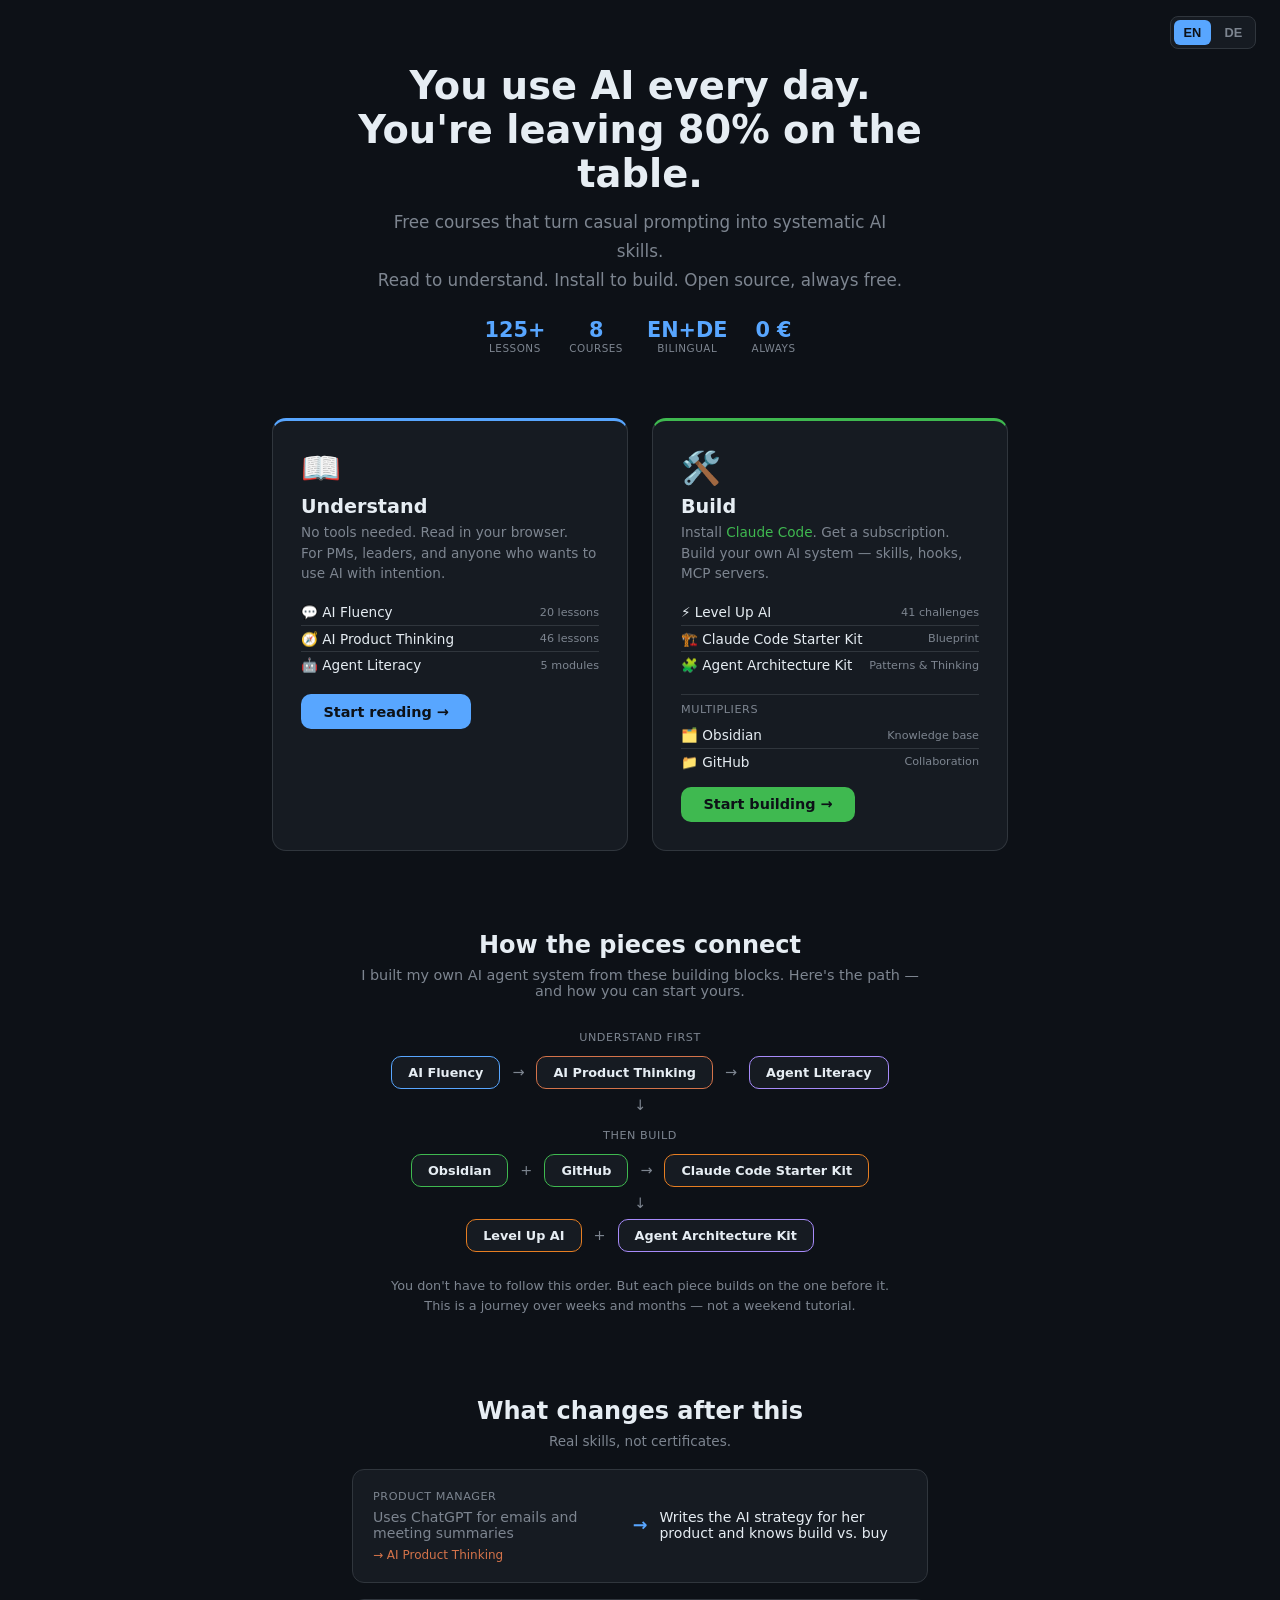
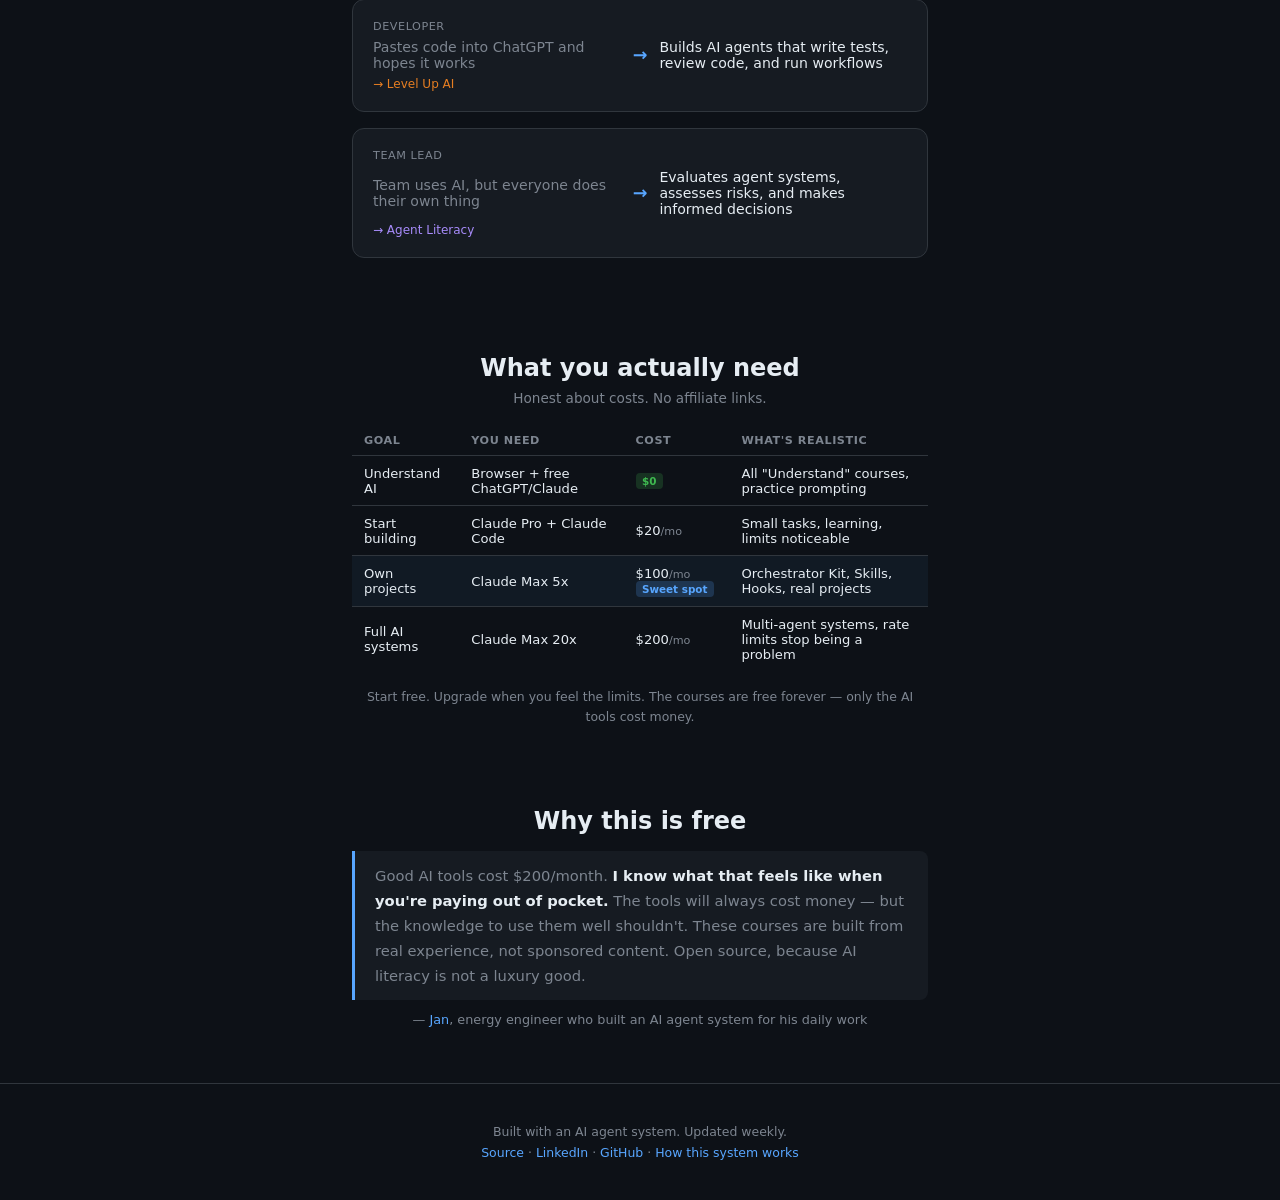
==== commit 444781db: "redesign: two-world structure, honest pricing, transformation stories Complete landing page redesign" ====
--- a/index.html
+++ b/index.html
@@ -3,10 +3,10 @@
 <head>
 <meta charset="UTF-8">
 <meta name="viewport" content="width=device-width, initial-scale=1.0">
-<title>AI Learning — Learn AI. At your level.</title>
-<meta name="description" content="Free, open-source AI learning paths. Two tracks — understand & apply AI, or build AI systems. 125+ lessons in English and German.">
-<meta property="og:title" content="AI Learning — Learn AI. At your level.">
-<meta property="og:description" content="AI tools cost money. AI knowledge shouldn't. Two tracks, seven courses — from first prompt to agent literacy. EN + DE.">
+<title>AI Learning — From Prompting to Building AI Systems</title>
+<meta name="description" content="Free, open-source AI learning paths. From first prompt to building your own AI agent system. 125+ lessons, always free.">
+<meta property="og:title" content="AI Learning — From Prompting to Building AI Systems">
+<meta property="og:description" content="You use AI every day. You're leaving 80% on the table. Free courses that turn casual prompting into systematic AI skills.">
 <meta property="og:type" content="website">
 <meta property="og:url" content="https://janrummel.github.io/ai-learning/">
 <meta property="og:image" content="https://janrummel.github.io/ai-learning/og-image.png">
@@ -18,127 +18,100 @@
   :root {
     --bg: #0d1117; --surface: #161b22; --border: #30363d;
     --text: #e6edf3; --muted: #7d8590; --accent: #58a6ff;
-    --fluency: #2997FF; --product: #D4734A; --engineer: #E67E22;
-    --green: #3fb950; --purple: #a78bfa;
+    --green: #3fb950; --purple: #a78bfa; --orange: #D4734A;
+    --engineer: #E67E22;
   }
   * { margin: 0; padding: 0; box-sizing: border-box; }
   body { font-family: -apple-system, BlinkMacSystemFont, 'SF Pro', system-ui, sans-serif; background: var(--bg); color: var(--text); min-height: 100vh; }
   a { color: var(--accent); text-decoration: none; }
   a:hover { text-decoration: underline; }
 
-  /* Language Switcher */
   .lang-switch { position: fixed; top: 1rem; right: 1.5rem; z-index: 10; display: flex; gap: 0.25rem; background: var(--surface); border: 1px solid var(--border); border-radius: 8px; padding: 0.2rem; }
   .lang-btn { padding: 0.3rem 0.6rem; border-radius: 6px; border: none; background: transparent; color: var(--muted); cursor: pointer; font-size: 0.8rem; font-weight: 600; transition: all 0.2s; }
   .lang-btn.active { background: var(--accent); color: var(--bg); }
   .lang-btn:hover:not(.active) { color: var(--text); }
   [lang="de"] .en, [lang="en"] .de { display: none; }
 
+  section { max-width: 800px; margin: 0 auto; padding: 2.5rem 2rem; }
+  .narrow { max-width: 640px; }
+
   /* Hero */
-  .hero { text-align: center; padding: 4rem 2rem 0; max-width: 720px; margin: 0 auto; }
-  .hero h1 { font-size: 2.6rem; font-weight: 800; line-height: 1.15; margin-bottom: 0.75rem; }
-  .hero .value-prop { font-size: 1.1rem; line-height: 1.7; color: var(--muted); max-width: 560px; margin: 0 auto; }
-  .hero .value-prop em { font-style: normal; font-weight: 600; }
-  .hero .free-highlight { display: inline-block; margin-top: 0.75rem; background: rgba(88,166,255,0.12); color: var(--accent); padding: 0.4rem 1rem; border-radius: 20px; font-size: 1rem; font-weight: 700; }
-
-  /* Stats */
-  .stats { display: flex; justify-content: center; gap: 1.5rem; margin-top: 1.75rem; flex-wrap: wrap; }
-  .stat-item { display: flex; flex-direction: column; align-items: center; padding: 0.75rem 1.25rem; background: var(--surface); border: 1px solid var(--border); border-radius: 10px; min-width: 80px; }
-  .stat-value { font-size: 1.4rem; font-weight: 800; color: var(--accent); }
-  .stat-label { font-size: 0.7rem; color: var(--muted); text-transform: uppercase; letter-spacing: 0.05em; margin-top: 0.15rem; }
-
-  /* Section */
-  section { max-width: 960px; margin: 0 auto; padding: 3rem 2rem; }
-  section h2 { font-size: 1.6rem; font-weight: 800; margin-bottom: 0.5rem; }
-  section .section-sub { color: var(--muted); font-size: 0.9rem; margin-bottom: 1.5rem; }
-
-  /* Track Layout */
-  .track { margin-bottom: 2.5rem; }
-  .track-header { display: flex; align-items: center; gap: 0.75rem; margin-bottom: 1rem; }
-  .track-icon { font-size: 1.3rem; }
-  .track-title { font-size: 1.2rem; font-weight: 800; }
-  .track-desc { color: var(--muted); font-size: 0.85rem; margin-bottom: 1rem; }
-  .track-cards { display: grid; grid-template-columns: repeat(auto-fit, minmax(260px, 1fr)); gap: 1.25rem; align-items: stretch; }
-
-  /* Cards */
-  .card { background: var(--surface); border: 1px solid var(--border); border-radius: 12px; padding: 1.5rem; transition: border-color 0.2s, transform 0.2s; display: flex; flex-direction: column; }
-  .card:hover { border-color: var(--accent); transform: translateY(-2px); }
-  .card-header { display: flex; align-items: center; gap: 0.75rem; margin-bottom: 0.5rem; }
-  .card-badge { display: inline-block; padding: 0.15rem 0.5rem; border-radius: 8px; font-size: 0.6rem; font-weight: 700; text-transform: uppercase; letter-spacing: 0.05em; }
-  .badge-fluency { background: rgba(41,151,255,0.25); color: var(--fluency); }
-  .badge-product { background: rgba(212,115,74,0.25); color: var(--product); }
-  .badge-engineer { background: rgba(230,126,34,0.25); color: var(--engineer); }
-  .badge-starter { background: rgba(167,139,250,0.25); color: var(--purple); }
-  .badge-tooling { background: rgba(63,185,80,0.25); color: var(--green); }
-  .card h3 { font-size: 1.1rem; }
-  .card .tagline { color: var(--muted); font-size: 0.8rem; margin-bottom: 0.5rem; line-height: 1.5; }
-  .card .outcome { font-size: 0.78rem; line-height: 1.6; margin-bottom: 0.5rem; padding: 0.5rem 0.65rem; background: rgba(88,166,255,0.05); border-radius: 8px; border-left: 3px solid var(--accent); }
-  .card .outcome strong { color: var(--accent); display: block; margin-bottom: 0.15rem; }
-  .card .meta { color: var(--muted); font-size: 0.7rem; margin-bottom: 0.5rem; }
-  .card-links { display: flex; gap: 0.5rem; margin-top: auto; padding-top: 0.75rem; }
-  .card-links a { display: inline-block; padding: 0.4rem 0.8rem; border-radius: 8px; font-size: 0.8rem; font-weight: 600; text-decoration: none; transition: opacity 0.2s; }
-  .card-links a:hover { opacity: 0.85; text-decoration: none; }
-  .btn-primary { background: var(--accent); color: var(--bg); }
-  .btn-secondary { background: var(--surface); color: var(--text); border: 1px solid var(--border); }
-
-  /* Wegweiser */
-  .wegweiser { max-width: 620px; margin: 3rem auto; padding: 0 2rem; }
-  .wegweiser h2 { font-size: 1.5rem; font-weight: 800; margin-bottom: 0.4rem; text-align: center; }
-  .wegweiser .wegweiser-sub { text-align: center; color: var(--muted); font-size: 0.85rem; margin-bottom: 1.25rem; }
-  .choices { display: flex; flex-direction: column; gap: 0.6rem; }
-  .choice { display: flex; align-items: center; gap: 1rem; background: var(--surface); border: 2px solid var(--border); border-radius: 12px; padding: 1rem 1.25rem; cursor: pointer; transition: all 0.25s; text-decoration: none; color: var(--text); text-align: left; }
-  .choice:hover { transform: translateY(-2px); text-decoration: none; }
-  .choice-icon { font-size: 1.5rem; flex-shrink: 0; }
-  .choice-text { font-size: 0.9rem; line-height: 1.5; }
-  .choice-text strong { display: block; margin-bottom: 0.1rem; font-size: 0.95rem; }
-  .choice-text .choice-meta { color: var(--muted); font-size: 0.75rem; margin-top: 0.2rem; }
-
-  /* Track divider label */
-  .track-divider { text-align: center; color: var(--muted); font-size: 0.7rem; text-transform: uppercase; letter-spacing: 0.1em; margin: 0.5rem 0; padding: 0.5rem 0; position: relative; }
-  .track-divider::before, .track-divider::after { content: ''; position: absolute; top: 50%; width: 30%; height: 1px; background: var(--border); }
-  .track-divider::before { left: 0; }
-  .track-divider::after { right: 0; }
-
-  /* Comparison */
-  .comparison { max-width: 640px; margin: 0 auto; padding: 0 2rem 2rem; text-align: center; }
-  .comparison h2 { font-size: 1.4rem; font-weight: 800; margin-bottom: 1rem; }
-  .comparison-grid { display: grid; grid-template-columns: 1fr 1fr; gap: 1rem; }
-  .comp-col { background: var(--surface); border: 1px solid var(--border); border-radius: 10px; padding: 1.25rem; }
-  .comp-col h3 { font-size: 0.9rem; margin-bottom: 0.75rem; }
-  .comp-col ul { list-style: none; text-align: left; }
-  .comp-col ul li { font-size: 0.8rem; color: var(--muted); padding: 0.25rem 0; }
-  .comp-col ul li::before { margin-right: 0.4rem; }
-  .comp-paid ul li::before { content: "~"; color: var(--muted); }
-  .comp-here ul li::before { content: "+"; color: var(--accent); font-weight: 700; }
-  .comp-here { border-color: var(--accent); }
-  .comp-here h3 { color: var(--accent); }
-  .price-tag { font-size: 1.4rem; font-weight: 800; margin-bottom: 0.5rem; }
-  .comp-paid .price-tag { color: var(--muted); }
-  .comp-here .price-tag { color: var(--accent); }
+  .hero { text-align: center; padding: 4rem 2rem 1.5rem; max-width: 720px; margin: 0 auto; }
+  .hero h1 { font-size: 2.4rem; font-weight: 800; line-height: 1.15; margin-bottom: 0.75rem; }
+  .hero .sub { font-size: 1.05rem; line-height: 1.7; color: var(--muted); max-width: 540px; margin: 0 auto; }
+  .hero .stats { display: flex; justify-content: center; gap: 1.5rem; margin-top: 1.5rem; flex-wrap: wrap; }
+  .stat { text-align: center; }
+  .stat-val { font-size: 1.3rem; font-weight: 800; color: var(--accent); }
+  .stat-lbl { font-size: 0.65rem; color: var(--muted); text-transform: uppercase; letter-spacing: 0.05em; }
+
+  /* Two Worlds */
+  .worlds { display: grid; grid-template-columns: 1fr 1fr; gap: 1.5rem; }
+  .world { background: var(--surface); border: 1px solid var(--border); border-radius: 14px; padding: 1.75rem; transition: border-color 0.2s; }
+  .world:hover { border-color: var(--accent); }
+  .world-icon { font-size: 2rem; margin-bottom: 0.5rem; }
+  .world h3 { font-size: 1.2rem; font-weight: 800; margin-bottom: 0.25rem; }
+  .world .world-sub { color: var(--muted); font-size: 0.85rem; margin-bottom: 1rem; line-height: 1.5; }
+  .world ul { list-style: none; margin-bottom: 1rem; }
+  .world ul li { font-size: 0.85rem; padding: 0.3rem 0; border-bottom: 1px solid var(--border); }
+  .world ul li:last-child { border-bottom: none; }
+  .world ul li a { color: var(--text); display: flex; justify-content: space-between; align-items: center; }
+  .world ul li a:hover { color: var(--accent); text-decoration: none; }
+  .world ul li .meta-sm { color: var(--muted); font-size: 0.7rem; }
+  .world .world-cta { display: inline-block; padding: 0.6rem 1.4rem; border-radius: 10px; font-size: 0.9rem; font-weight: 700; text-decoration: none; transition: all 0.2s; }
+  .world .world-cta:hover { opacity: 0.85; text-decoration: none; }
+
+  /* Big Picture */
+  .bigpic { text-align: center; }
+  .bigpic h2 { font-size: 1.5rem; font-weight: 800; margin-bottom: 0.5rem; }
+  .bigpic .sub { color: var(--muted); font-size: 0.9rem; margin-bottom: 1.5rem; }
+  .flow { display: flex; flex-direction: column; align-items: center; gap: 0.5rem; }
+  .flow-row { display: flex; gap: 0.75rem; align-items: center; flex-wrap: wrap; justify-content: center; }
+  .flow-node { background: var(--surface); border: 1px solid var(--border); border-radius: 10px; padding: 0.5rem 1rem; font-size: 0.8rem; font-weight: 600; }
+  .flow-arrow { color: var(--muted); font-size: 0.9rem; }
+  .flow-label { font-size: 0.7rem; color: var(--muted); text-transform: uppercase; letter-spacing: 0.05em; margin: 0.5rem 0 0.25rem; }
+
+  /* Transformations */
+  .transform { background: var(--surface); border: 1px solid var(--border); border-radius: 12px; padding: 1.25rem; margin-bottom: 1rem; }
+  .transform-role { font-size: 0.7rem; color: var(--muted); text-transform: uppercase; letter-spacing: 0.05em; margin-bottom: 0.4rem; }
+  .transform-grid { display: grid; grid-template-columns: 1fr auto 1fr; gap: 0.75rem; align-items: center; font-size: 0.88rem; }
+  .transform-before { color: var(--muted); }
+  .transform-arrow { color: var(--accent); font-weight: 700; font-size: 1.1rem; }
+  .transform-course { font-size: 0.75rem; margin-top: 0.4rem; }
+
+  /* Reality Check */
+  .reality-table { width: 100%; border-collapse: collapse; font-size: 0.82rem; }
+  .reality-table th { text-align: left; color: var(--muted); font-size: 0.7rem; text-transform: uppercase; letter-spacing: 0.05em; padding: 0.5rem 0.75rem; border-bottom: 1px solid var(--border); }
+  .reality-table td { padding: 0.6rem 0.75rem; border-bottom: 1px solid var(--border); }
+  .reality-table tr:last-child td { border-bottom: none; }
+  .highlight-row td { background: rgba(88,166,255,0.06); }
+  .tag { display: inline-block; padding: 0.1rem 0.4rem; border-radius: 4px; font-size: 0.65rem; font-weight: 600; }
+  .tag-free { background: rgba(63,185,80,0.2); color: var(--green); }
+  .tag-rec { background: rgba(88,166,255,0.2); color: var(--accent); }
 
   /* Story */
-  .story { max-width: 580px; margin: 0 auto; padding: 2rem 2rem 1rem; text-align: center; }
-  .story h2 { font-size: 1.6rem; font-weight: 800; margin-bottom: 1rem; }
-  .story blockquote { font-size: 0.95rem; line-height: 1.7; color: var(--muted); border-left: 3px solid var(--accent); padding: 0.75rem 1.25rem; text-align: left; margin: 0 auto; background: var(--surface); border-radius: 0 8px 8px 0; }
+  .story { text-align: center; }
+  .story blockquote { font-size: 0.92rem; line-height: 1.7; color: var(--muted); border-left: 3px solid var(--accent); padding: 0.75rem 1.25rem; text-align: left; background: var(--surface); border-radius: 0 8px 8px 0; }
   .story blockquote em { color: var(--text); font-style: normal; font-weight: 600; }
-  .story .story-author { margin-top: 0.75rem; font-size: 0.8rem; color: var(--muted); }
-
-  /* Footer */
-  footer { text-align: center; padding: 2.5rem 2rem; color: var(--muted); font-size: 0.8rem; border-top: 1px solid var(--border); margin-top: 2rem; }
-  footer a { color: var(--accent); text-decoration: none; }
-  footer .footer-line { margin-top: 0.35rem; }
+  .story .author { margin-top: 0.75rem; font-size: 0.8rem; color: var(--muted); }
+
+  footer { text-align: center; padding: 2.5rem 2rem; color: var(--muted); font-size: 0.78rem; border-top: 1px solid var(--border); margin-top: 1rem; }
 
   /* Animations */
   @keyframes fadeInUp { from { opacity: 0; transform: translateY(24px); } to { opacity: 1; transform: translateY(0); } }
   .hero h1 { animation: fadeInUp 0.6s ease-out both; }
-  .hero .value-prop { animation: fadeInUp 0.6s ease-out 0.15s both; }
-  .hero .free-highlight { animation: fadeInUp 0.5s ease-out 0.3s both; }
-  .hero .stats { animation: fadeInUp 0.5s ease-out 0.45s both; }
+  .hero .sub { animation: fadeInUp 0.6s ease-out 0.15s both; }
   .reveal { opacity: 0; transform: translateY(20px); transition: opacity 0.5s ease, transform 0.5s ease; }
   .reveal.visible { opacity: 1; transform: translateY(0); }
 
-  .kit-duo { display: grid; grid-template-columns: 1fr auto 1fr; gap: 1rem; align-items: start; }
-  @media (max-width: 768px) { .track-cards { grid-template-columns: 1fr; } .lang-switch { top: 0.75rem; right: 1rem; } .kit-duo { grid-template-columns: 1fr; } .kit-duo .kit-exchange { display: none; } }
-  @media (max-width: 640px) { .hero { padding-top: 3rem; } .hero h1 { font-size: 1.8rem; } .comparison-grid { grid-template-columns: 1fr; } .stats { gap: 0.75rem; } .stat-item { min-width: 70px; padding: 0.5rem 0.75rem; } }
+  @media (max-width: 768px) {
+    .worlds { grid-template-columns: 1fr; }
+    .hero { padding-top: 3rem; }
+    .hero h1 { font-size: 1.7rem; }
+    .transform-grid { grid-template-columns: 1fr; text-align: center; }
+    .transform-arrow { transform: rotate(90deg); }
+    .lang-switch { top: 0.75rem; right: 1rem; }
+    .flow-row { flex-direction: column; }
+  }
 </style>
 </head>
 <body>
@@ -148,341 +121,273 @@
   <button class="lang-btn" onclick="setLang('de')" id="btn-de">DE</button>
 </div>
 
-<!-- Hero -->
+<!-- 1. HERO -->
 <div class="hero">
   <h1>
-    <span class="en">Go from Prompting to Productivity.</span>
-    <span class="de">Vom Prompting zur Produktivität.</span>
+    <span class="en">You use AI every day.<br>You're leaving 80% on the table.</span>
+    <span class="de">Du nutzt AI jeden Tag.<br>80% des Potenzials bleiben liegen.</span>
   </h1>
-  <p class="value-prop">
-    <span class="en">Learn AI hands-on, at your level. Free and open source.<br>Two tracks. Seven courses. From first prompt to agent literacy.</span>
-    <span class="de">Lerne AI praxisnah, auf deinem Level. Kostenlos und Open Source.<br>Zwei Tracks. Sieben Kurse. Vom ersten Prompt bis zur Agent Literacy.</span>
-    <br>
-    <span class="free-highlight">
-      <span class="en">125+ lessons — always free</span>
-      <span class="de">125+ Lektionen — immer kostenlos</span>
-    </span>
-  </p>
-  <div class="hero-cta" style="margin-top:1.5rem;display:flex;flex-direction:column;align-items:center;gap:1rem;">
-    <a href="https://janrummel.github.io/ai-fluency/" data-goatcounter-click="cta-ai-fluency" data-goatcounter-title="CTA: AI Fluency" style="display:inline-block;padding:1rem 2.8rem;background:var(--accent);color:var(--bg);border-radius:12px;font-size:1.25rem;font-weight:700;text-decoration:none;transition:all 0.2s;box-shadow:0 4px 20px rgba(88,166,255,0.25);">
-      <span class="en">Start learning — free →</span>
-      <span class="de">Jetzt starten — kostenlos →</span>
-    </a>
-    <span style="font-size:0.82rem;color:var(--muted);">
-      <span class="en">AI Fluency · 20 lessons · No code · Start in 2 minutes</span>
-      <span class="de">AI Fluency · 20 Lektionen · Kein Code · In 2 Minuten starten</span>
-    </span>
-    <a href="https://planck-lab.github.io/agent-systems/" data-goatcounter-click="cta-agent-literacy" data-goatcounter-title="CTA: Agent Literacy" style="display:inline-block;padding:0.6rem 1.4rem;background:transparent;color:var(--purple);border:1px solid rgba(167,139,250,0.3);border-radius:8px;font-size:0.85rem;font-weight:600;text-decoration:none;transition:all 0.2s;">
-      <span class="en">Already using AI? → Agent Literacy</span>
-      <span class="de">Nutzt du AI bereits? → Agent Literacy</span>
-    </a>
-  </div>
+  <p class="sub">
+    <span class="en">Free courses that turn casual prompting into systematic AI skills.<br>Read to understand. Install to build. Open source, always free.</span>
+    <span class="de">Kostenlose Kurse die gelegentliches Prompting in systematische AI-Skills verwandeln.<br>Lesen zum Verstehen. Installieren zum Bauen. Open Source, immer kostenlos.</span>
+  </p>
   <div class="stats">
-    <div class="stat-item"><div class="stat-value">2</div><div class="stat-label">Tracks</div></div>
-    <div class="stat-item"><div class="stat-value">6</div><div class="stat-label"><span class="en">Courses</span><span class="de">Kurse</span></div></div>
-    <div class="stat-item"><div class="stat-value">125+</div><div class="stat-label"><span class="en">Lessons</span><span class="de">Lektionen</span></div></div>
-    <div class="stat-item"><div class="stat-value">0 &euro;</div><div class="stat-label"><span class="en">Cost</span><span class="de">Kosten</span></div></div>
+    <div class="stat"><div class="stat-val">125+</div><div class="stat-lbl"><span class="en">Lessons</span><span class="de">Lektionen</span></div></div>
+    <div class="stat"><div class="stat-val">8</div><div class="stat-lbl"><span class="en">Courses</span><span class="de">Kurse</span></div></div>
+    <div class="stat"><div class="stat-val">EN+DE</div><div class="stat-lbl"><span class="en">Bilingual</span><span class="de">Zweisprachig</span></div></div>
+    <div class="stat"><div class="stat-val">0 &euro;</div><div class="stat-lbl"><span class="en">Always</span><span class="de">Immer</span></div></div>
   </div>
 </div>
 
-<!-- Comparison (moved up for early value proposition) -->
-<div class="comparison reveal">
-  <h2><span class="en">Why this exists</span><span class="de">Warum es das gibt</span></h2>
-  <div class="comparison-grid">
-    <div class="comp-col comp-paid">
-      <div class="price-tag">300–500 &euro;</div>
-      <h3><span class="en">Typical AI courses</span><span class="de">Typische AI-Kurse</span></h3>
+<!-- 2. TWO WORLDS -->
+<section class="reveal">
+  <div class="worlds">
+    <div class="world" style="border-top: 3px solid var(--accent);">
+      <div class="world-icon">📖</div>
+      <h3><span class="en">Understand</span><span class="de">Verstehen</span></h3>
+      <p class="world-sub">
+        <span class="en">No tools needed. Read in your browser.<br>For PMs, leaders, and anyone who wants to use AI with intention.</span>
+        <span class="de">Keine Tools nötig. Im Browser lesen.<br>Für PMs, Führungskräfte und alle die AI bewusst einsetzen wollen.</span>
+      </p>
       <ul>
-        <li><span class="en">Video-based, passive</span><span class="de">Video-basiert, passiv</span></li>
-        <li><span class="en">Vendor-specific content</span><span class="de">Herstellergebundene Inhalte</span></li>
-        <li><span class="en">Updated quarterly</span><span class="de">Quartalsweise aktualisiert</span></li>
-        <li><span class="en">Closed curriculum</span><span class="de">Geschlossenes Curriculum</span></li>
+        <li><a href="https://janrummel.github.io/ai-fluency/">
+          <span>💬 AI Fluency</span>
+          <span class="meta-sm">20 lessons</span>
+        </a></li>
+        <li><a href="https://janrummel.github.io/ai-product-thinking/">
+          <span>🧭 AI Product Thinking</span>
+          <span class="meta-sm">46 lessons</span>
+        </a></li>
+        <li><a href="https://planck-lab.github.io/agent-systems/">
+          <span>🤖 Agent Literacy</span>
+          <span class="meta-sm">5 modules</span>
+        </a></li>
       </ul>
-    </div>
-    <div class="comp-col comp-here">
-      <div class="price-tag">0 &euro;</div>
-      <h3><span class="en">Here</span><span class="de">Hier</span></h3>
+      <a href="https://janrummel.github.io/ai-fluency/" class="world-cta" style="background:var(--accent);color:var(--bg);">
+        <span class="en">Start reading &rarr;</span>
+        <span class="de">Lesen starten &rarr;</span>
+      </a>
+    </div>
+
+    <div class="world" style="border-top: 3px solid var(--green);">
+      <div class="world-icon">🛠️</div>
+      <h3><span class="en">Build</span><span class="de">Bauen</span></h3>
+      <p class="world-sub">
+        <span class="en">Install <a href="https://docs.anthropic.com/en/docs/claude-code" style="color:var(--green);">Claude Code</a>. Get a subscription.<br>Build your own AI system &mdash; skills, hooks, MCP servers.</span>
+        <span class="de"><a href="https://docs.anthropic.com/en/docs/claude-code" style="color:var(--green);">Claude Code</a> installieren. Abo holen.<br>Eigenes AI-System bauen &mdash; Skills, Hooks, MCP-Server.</span>
+      </p>
       <ul>
-        <li><span class="en">Hands-on, structured</span><span class="de">Praxisnah, strukturiert</span></li>
-        <li><span class="en">Tool-agnostic</span><span class="de">Tool-unabhängig</span></li>
-        <li><span class="en">Updated weekly (open commits)</span><span class="de">Wöchentlich aktualisiert (offene Commits)</span></li>
-        <li><span class="en">Open source — fork, adapt, contribute</span><span class="de">Open Source — forken, anpassen, beitragen</span></li>
+        <li><a href="https://janrummel.github.io/level-up-ai/">
+          <span>⚡ Level Up AI</span>
+          <span class="meta-sm">41 challenges</span>
+        </a></li>
+        <li><a href="https://janrummel.github.io/ai-learning/system/starter/">
+          <span>🏗️ Claude Code Starter Kit</span>
+          <span class="meta-sm">Blueprint</span>
+        </a></li>
+        <li><a href="https://planck-lab.github.io/agent-system-starter-kit/">
+          <span>🧩 Agent Architecture Kit</span>
+          <span class="meta-sm"><span class="en">Patterns & Thinking</span><span class="de">Patterns & Denkmodelle</span></span>
+        </a></li>
       </ul>
-    </div>
-  </div>
-</div>
-
-<!-- Wegweiser -->
-<div class="wegweiser reveal">
-  <h2><span class="en">Where are you today?</span><span class="de">Wo stehst du gerade?</span></h2>
-  <p class="wegweiser-sub"><span class="en">Pick your situation. Get your track.</span><span class="de">Wähle deine Situation. Finde deinen Track.</span></p>
-  <div class="choices">
-    <div class="track-divider"><span class="en">TRACK A — Understand & Apply</span><span class="de">TRACK A — Verstehen & Anwenden</span></div>
-    <a href="#fluency" class="choice" style="border-color:var(--accent);background:rgba(88,166,255,0.06);">
-      <div class="choice-icon">💬</div>
-      <div class="choice-text">
-        <strong><span class="en">I use AI for individual tasks, but I lack structure</span><span class="de">Ich nutze AI für einzelne Aufgaben, aber es fehlt die Struktur</span></strong>
-        <div class="choice-meta"><span class="en">⭐ Recommended start · AI Fluency · 20 lessons · No code</span><span class="de">⭐ Empfohlener Einstieg · AI Fluency · 20 Lektionen · Kein Code</span></div>
+      <div style="margin-top:0.5rem;padding-top:0.5rem;border-top:1px solid var(--border);">
+        <div style="font-size:0.7rem;color:var(--muted);text-transform:uppercase;letter-spacing:0.05em;margin-bottom:0.4rem;">
+          <span class="en">Multipliers</span><span class="de">Multiplikatoren</span>
+        </div>
+        <ul style="margin-bottom:0.75rem;">
+          <li><a href="https://janrummel.github.io/obsidian-fuer-einsteiger/">
+            <span>🗂️ Obsidian</span>
+            <span class="meta-sm"><span class="en">Knowledge base</span><span class="de">Wissensbasis</span></span>
+          </a></li>
+          <li><a href="https://janrummel.github.io/github-fuer-nicht-programmierer/">
+            <span>📁 GitHub</span>
+            <span class="meta-sm"><span class="en">Collaboration</span><span class="de">Zusammenarbeit</span></span>
+          </a></li>
+        </ul>
       </div>
-    </a>
-    <a href="#product" class="choice" style="border-color:var(--border);">
-      <div class="choice-icon">🧭</div>
-      <div class="choice-text">
-        <strong><span class="en">I understand AI, but decisions — build vs. buy, hype vs. value — are hard</span><span class="de">Ich verstehe AI, aber Entscheidungen — Build vs. Buy, Hype vs. Nutzen — sind schwierig</span></strong>
-        <div class="choice-meta"><span class="en">→ AI Product Thinking · 46 lessons · No code</span><span class="de">→ AI Product Thinking · 46 Lektionen · Kein Code</span></div>
-      </div>
-    </a>
-
-    <a href="#agent-systems" class="choice" style="border-color:var(--purple);background:rgba(167,139,250,0.06);">
-      <div class="choice-icon">🤖</div>
-      <div class="choice-text">
-        <strong><span class="en">I want to understand AI agents — what they can do, when to trust them</span><span class="de">Ich will AI Agents verstehen — was sie können, wann ich ihnen vertraue</span></strong>
-        <div class="choice-meta"><span class="en">🆕 Agent Literacy · 5 modules · No code · ~1 hour</span><span class="de">🆕 Agent Literacy · 5 Module · Kein Code · ~1 Stunde</span></div>
-      </div>
-    </a>
-
-    <div class="track-divider"><span class="en">TRACK B — Build</span><span class="de">TRACK B — Bauen</span></div>
-    <a href="#engineer" class="choice" style="border-color:var(--border);">
-      <div class="choice-icon">🛠️</div>
-      <div class="choice-text">
-        <strong><span class="en">I want to build — agents, automations, my own tools</span><span class="de">Ich will selbst bauen — Agents, Automationen, eigene Tools</span></strong>
-        <div class="choice-meta"><span class="en">→ Level Up AI · 41 challenges · TypeScript</span><span class="de">→ Level Up AI · 41 Challenges · TypeScript</span></div>
-      </div>
-    </a>
-    <a href="#starter" class="choice" style="border-color:var(--border);">
-      <div class="choice-icon">⚡</div>
-      <div class="choice-text">
-        <strong><span class="en">I want to turn a Claude CLI into a persistent AI system</span><span class="de">Ich will ein Claude CLI in ein persistentes AI-System verwandeln</span></strong>
-        <div class="choice-meta"><span class="en">→ Orchestrator Starter Kit · Blueprint · Shell + YAML</span><span class="de">→ Orchestrator Starter Kit · Blueprint · Shell + YAML</span></div>
-      </div>
-    </a>
-
-    <div class="track-divider"><span class="en">TOOLING</span><span class="de">TOOLING</span></div>
-    <a href="#github" class="choice" style="border-color:var(--border);">
-      <div class="choice-icon">📁</div>
-      <div class="choice-text">
-        <strong><span class="en">I don't code, but I want to collaborate better and stop file chaos</span><span class="de">Ich programmiere nicht, aber will besser zusammenarbeiten und Datei-Chaos beenden</span></strong>
-        <div class="choice-meta"><span class="en">→ GitHub for Non-Programmers · 6 modules · No code</span><span class="de">→ GitHub für Nicht-Programmierer · 6 Module · Kein Code</span></div>
-      </div>
-    </a>
-  </div>
-</div>
-
-<!-- TRACK A: Understand & Apply -->
-<section class="reveal">
-  <h2><span class="en">Track A: Understand & Apply</span><span class="de">Track A: Verstehen & Anwenden</span></h2>
-  <p class="section-sub"><span class="en">For knowledge workers, PMs, and leaders. No code required.</span><span class="de">Für Knowledge Worker, PMs und Führungskräfte. Kein Code nötig.</span></p>
-  <div class="track-cards">
-    <div class="card" id="fluency" style="border-color:var(--accent);">
-      <div class="card-header">
-        <span class="card-badge badge-fluency"><span class="en">⭐ Start here</span><span class="de">⭐ Hier starten</span></span>
-        <h3>💬 AI Fluency</h3>
-      </div>
-      <p class="tagline"><span class="en">From Chat to Competency.</span><span class="de">Vom Chat zur Kompetenz.</span></p>
-      <div class="outcome">
-        <strong><span class="en">After this:</span><span class="de">Danach:</span></strong>
-        <span class="en">Write effective prompts, build repeatable workflows, save hours every week — systematically.</span>
-        <span class="de">Systematisch prompten, wiederholbare Workflows bauen, jede Woche Stunden sparen.</span>
-      </div>
-      <p class="meta">4 levels · 20 lessons · EN + DE</p>
-      <div class="card-links">
-        <a href="https://janrummel.github.io/ai-fluency/" class="btn-primary" style="padding:0.55rem 1.4rem;font-size:0.95rem;"><span class="en">Start now (free) →</span><span class="de">Jetzt starten →</span></a>
-        <a href="https://github.com/janrummel/ai-fluency" class="btn-secondary">GitHub</a>
-      </div>
-    </div>
-    <div class="card" id="product">
-      <div class="card-header">
-        <span class="card-badge badge-product"><span class="en">Next step</span><span class="de">Nächster Schritt</span></span>
-        <h3>🧭 AI Product Thinking</h3>
-      </div>
-      <p class="tagline"><span class="en">Not another AI hype course.</span><span class="de">Kein weiterer AI-Hype-Kurs.</span></p>
-      <div class="outcome">
-        <strong><span class="en">After this:</span><span class="de">Danach:</span></strong>
-        <span class="en">Spec AI features, evaluate build-vs-buy, ship AI products a team can maintain.</span>
-        <span class="de">AI-Features spezifizieren, Build-vs-Buy bewerten, wartbare AI-Produkte liefern.</span>
-      </div>
-      <p class="meta">9 chapters · 46 lessons · EN + DE</p>
-      <div class="card-links">
-        <a href="https://janrummel.github.io/ai-product-thinking/" class="btn-primary"><span class="en">Start (free)</span><span class="de">Starten</span></a>
-        <a href="https://github.com/janrummel/ai-product-thinking" class="btn-secondary">GitHub</a>
-      </div>
-    </div>
-    <div class="card" id="agent-systems">
-      <div class="card-header">
-        <span class="card-badge badge-product"><span class="en">Framework</span><span class="de">Framework</span></span>
-        <h3>🧭 Agent Literacy</h3>
-      </div>
-      <p class="tagline"><span class="en">Understand AI agents — without building one.</span><span class="de">AI Agents verstehen — ohne einen zu bauen.</span></p>
-      <div class="outcome">
-        <strong><span class="en">After this:</span><span class="de">Danach:</span></strong>
-        <span class="en">Evaluate agent tools, assess risks, and make informed delegation decisions — with the Delegation Decision framework.</span>
-        <span class="de">Agent-Tools bewerten, Risiken einschätzen und informierte Delegations-Entscheidungen treffen — mit dem Delegation Decision Framework.</span>
-      </div>
-      <p class="meta"><span class="en">5 modules · ~1 hour · EN + DE · No code required</span><span class="de">5 Module · ~1 Stunde · EN + DE · Kein Code nötig</span></p>
-      <div class="card-links">
-        <a href="https://planck-lab.github.io/agent-systems/" class="btn-primary"><span class="en">Start (free)</span><span class="de">Starten</span></a>
-        <a href="https://github.com/planck-lab/agent-systems" class="btn-secondary">GitHub</a>
-      </div>
-    </div>
-  </div>
-</section>
-
-<!-- TRACK B: Build -->
-<section class="reveal">
-  <h2><span class="en">Track B: Build</span><span class="de">Track B: Bauen</span></h2>
-  <p class="section-sub"><span class="en">For developers and engineers. Code required.</span><span class="de">Für Entwickler und Ingenieure. Code erforderlich.</span></p>
-  <div class="track-cards">
-    <div class="card" id="engineer">
-      <div class="card-header">
-        <span class="card-badge badge-engineer"><span class="en">Start here</span><span class="de">Hier starten</span></span>
-        <h3>🛠️ Level Up AI</h3>
-      </div>
-      <p class="tagline"><span class="en">From Vibe Coder to AI Engineer.</span><span class="de">Vom Vibe Coder zum AI Engineer.</span></p>
-      <div class="outcome">
-        <strong><span class="en">After this:</span><span class="de">Danach:</span></strong>
-        <span class="en">Build agents, write evals, ship AI features — with tests, not prayers.</span>
-        <span class="de">Agents bauen, Evals schreiben, AI-Features liefern — mit Tests, nicht mit Hoffnung.</span>
-      </div>
-      <p class="meta">9 levels · 41 challenges · EN + DE</p>
-      <div class="card-links">
-        <a href="https://janrummel.github.io/level-up-ai/" class="btn-primary"><span class="en">Start (free)</span><span class="de">Starten</span></a>
-        <a href="https://github.com/janrummel/level-up-ai" class="btn-secondary">GitHub</a>
-      </div>
-    </div>
-    <div class="card" id="starter">
-      <div class="card-header">
-        <span class="card-badge badge-starter"><span class="en">Builder</span><span class="de">Builder</span></span>
-        <h3>⚡ Orchestrator Kit</h3>
-      </div>
-      <p class="tagline"><span class="en">The builder. Turn any AI CLI into a persistent system with memory, skills, and scheduling.</span><span class="de">Der Architekt. Verwandle jedes AI CLI in ein persistentes System mit Memory, Skills und Scheduling.</span></p>
-      <div class="outcome">
-        <strong><span class="en">After this:</span><span class="de">Danach:</span></strong>
-        <span class="en">A running agent system — with memory, skills, scheduling, and human oversight built in.</span>
-        <span class="de">Ein laufendes Agent-System — mit Memory, Skills, Scheduling und Human Oversight.</span>
-      </div>
-      <p class="meta"><span class="en">Shell + YAML · Claude Code · EN + DE</span><span class="de">Shell + YAML · Claude Code · EN + DE</span></p>
-      <div class="card-links">
-        <a href="system/starter/" class="btn-primary"><span class="en">View</span><span class="de">Ansehen</span></a>
-        <a href="https://github.com/janrummel/claude-orchestrator-starter" class="btn-secondary">GitHub</a>
-      </div>
-    </div>
-    <div class="card" id="agent-kit">
-      <div class="card-header">
-        <span class="card-badge badge-starter"><span class="en">Architecture</span><span class="de">Architektur</span></span>
-        <h3>🏗️ Agent System Kit</h3>
-      </div>
-      <p class="tagline"><span class="en">The thinker. Understand the 4-layer architecture — framework-agnostic, no dependencies.</span><span class="de">Der Denker. Die 4-Layer-Architektur verstehen — framework-agnostisch, keine Dependencies.</span></p>
-      <div class="outcome">
-        <strong><span class="en">After this:</span><span class="de">Danach:</span></strong>
-        <span class="en">See how agents are structured — identity, memory, skills, exchange — and adapt it to your stack.</span>
-        <span class="de">Verstehen wie Agents aufgebaut sind — Identity, Memory, Skills, Exchange — und auf deinen Stack anpassen.</span>
-      </div>
-      <p class="meta"><span class="en">Markdown-driven · Any LLM · EN</span><span class="de">Markdown-basiert · Jedes LLM · EN</span></p>
-      <div class="card-links">
-        <a href="https://planck-lab.github.io/agent-system-starter-kit/" class="btn-primary"><span class="en">View</span><span class="de">Ansehen</span></a>
-        <a href="https://github.com/planck-lab/agent-system-starter-kit" class="btn-secondary">GitHub</a>
-      </div>
-    </div>
-  </div>
-  <p style="text-align:center;font-size:.8rem;color:var(--muted);margin-top:.75rem"><span class="en">🔗 <strong>Better together:</strong> Both kits work standalone. Want multi-agent? Connect them via a shared Git repo — one builds, the other reviews.</span><span class="de">🔗 <strong>Besser zusammen:</strong> Beide Kits funktionieren standalone. Multi-Agent gewünscht? Verbinde sie über ein gemeinsames Git-Repo — einer baut, der andere reviewt.</span></p>
-</section>
-
-<!-- Tooling -->
-<section class="reveal">
-  <h2><span class="en">Tooling</span><span class="de">Tooling</span></h2>
-  <p class="section-sub"><span class="en">Independent resources. Use alongside any track — or on their own.</span><span class="de">Unabhängige Ressourcen. Nutze sie neben jedem Track — oder eigenständig.</span></p>
-  <div class="track-cards">
-    <div class="card" id="github">
-      <div class="card-header">
-        <span class="card-badge badge-tooling"><span class="en">No code</span><span class="de">Kein Code</span></span>
-        <h3>📁 GitHub für Nicht-Programmierer</h3>
-      </div>
-      <p class="tagline"><span class="en">GitHub is not what you think.</span><span class="de">GitHub ist nicht was du denkst.</span></p>
-      <div class="outcome">
-        <strong><span class="en">After this:</span><span class="de">Danach:</span></strong>
-        <span class="en">Use GitHub for version control, collaboration, and publishing — without code.</span>
-        <span class="de">GitHub für Versionierung, Zusammenarbeit und Publishing nutzen — ohne Code.</span>
-      </div>
-      <p class="meta">6 modules · EN + DE</p>
-      <div class="card-links">
-        <a href="https://janrummel.github.io/github-fuer-nicht-programmierer/" class="btn-primary"><span class="en">Start (free)</span><span class="de">Starten</span></a>
-        <a href="https://github.com/janrummel/github-fuer-nicht-programmierer" class="btn-secondary">GitHub</a>
-      </div>
-    </div>
-    <div class="card" id="obsidian">
-      <div class="card-header">
-        <span class="card-badge badge-tooling"><span class="en">No code</span><span class="de">Kein Code</span></span>
-        <h3>🗂️ Obsidian für Einsteiger</h3>
-      </div>
-      <p class="tagline"><span class="en">Your knowledge, connected.</span><span class="de">Dein Wissen, vernetzt.</span></p>
-      <div class="outcome">
-        <strong><span class="en">After this:</span><span class="de">Danach:</span></strong>
-        <span class="en">Build a personal knowledge system with Obsidian — from first note to AI integration.</span>
-        <span class="de">Ein persönliches Wissenssystem mit Obsidian aufbauen — von der ersten Notiz bis zur AI-Anbindung.</span>
-      </div>
-      <p class="meta">6 modules · EN + DE</p>
-      <div class="card-links">
-        <a href="https://janrummel.github.io/obsidian-fuer-einsteiger/" class="btn-primary"><span class="en">Start (free)</span><span class="de">Starten</span></a>
-        <a href="https://github.com/janrummel/obsidian-fuer-einsteiger" class="btn-secondary">GitHub</a>
-      </div>
-    </div>
-  </div>
-</section>
-
-<!-- Story -->
-<div class="story reveal">
-  <h2><span class="en">Why this is free</span><span class="de">Warum das hier kostenlos ist</span></h2>
+      <a href="https://janrummel.github.io/level-up-ai/" class="world-cta" style="background:var(--green);color:var(--bg);">
+        <span class="en">Start building &rarr;</span>
+        <span class="de">Bauen starten &rarr;</span>
+      </a>
+    </div>
+  </div>
+</section>
+
+<!-- 3. BIG PICTURE -->
+<section class="bigpic reveal narrow">
+  <h2><span class="en">How the pieces connect</span><span class="de">Wie die Bausteine zusammenhängen</span></h2>
+  <p class="sub">
+    <span class="en">I built my own AI agent system from these building blocks. Here's the path &mdash; and how you can start yours.</span>
+    <span class="de">Ich habe aus diesen Bausteinen mein eigenes AI-Agent-System gebaut. Hier ist der Weg &mdash; und wie du deinen starten kannst.</span>
+  </p>
+  <div class="flow">
+    <div class="flow-label"><span class="en">Understand first</span><span class="de">Erst verstehen</span></div>
+    <div class="flow-row">
+      <div class="flow-node" style="border-color:var(--accent);">AI Fluency</div>
+      <div class="flow-arrow">&rarr;</div>
+      <div class="flow-node" style="border-color:var(--orange);">AI Product Thinking</div>
+      <div class="flow-arrow">&rarr;</div>
+      <div class="flow-node" style="border-color:var(--purple);">Agent Literacy</div>
+    </div>
+    <div class="flow-arrow">&darr;</div>
+    <div class="flow-label"><span class="en">Then build</span><span class="de">Dann bauen</span></div>
+    <div class="flow-row">
+      <div class="flow-node" style="border-color:var(--green);">Obsidian</div>
+      <div class="flow-arrow">+</div>
+      <div class="flow-node" style="border-color:var(--green);">GitHub</div>
+      <div class="flow-arrow">&rarr;</div>
+      <div class="flow-node" style="border-color:var(--engineer);">Claude Code Starter Kit</div>
+    </div>
+    <div class="flow-arrow">&darr;</div>
+    <div class="flow-row">
+      <div class="flow-node" style="border-color:var(--engineer);">Level Up AI</div>
+      <div class="flow-arrow">+</div>
+      <div class="flow-node" style="border-color:var(--purple);">Agent Architecture Kit</div>
+    </div>
+    <div style="margin-top:1rem;font-size:0.8rem;color:var(--muted);line-height:1.6;">
+      <span class="en">You don't have to follow this order. But each piece builds on the one before it.<br>This is a journey over weeks and months &mdash; not a weekend tutorial.</span>
+      <span class="de">Du musst dieser Reihenfolge nicht folgen. Aber jeder Baustein baut auf dem vorherigen auf.<br>Das ist eine Reise über Wochen und Monate &mdash; kein Wochenend-Tutorial.</span>
+    </div>
+  </div>
+</section>
+
+<!-- 4. TRANSFORMATIONS -->
+<section class="reveal narrow">
+  <h2 style="font-size:1.5rem;font-weight:800;margin-bottom:0.5rem;text-align:center;">
+    <span class="en">What changes after this</span>
+    <span class="de">Was sich danach ändert</span>
+  </h2>
+  <p style="color:var(--muted);font-size:0.85rem;text-align:center;margin-bottom:1.25rem;">
+    <span class="en">Real skills, not certificates.</span>
+    <span class="de">Echte Skills, keine Zertifikate.</span>
+  </p>
+  <div class="transform">
+    <div class="transform-role">Product Manager</div>
+    <div class="transform-grid">
+      <div class="transform-before"><span class="en">Uses ChatGPT for emails and meeting summaries</span><span class="de">Nutzt ChatGPT für E-Mails und Meeting-Zusammenfassungen</span></div>
+      <div class="transform-arrow">&rarr;</div>
+      <div><span class="en">Writes the AI strategy for her product and knows build vs. buy</span><span class="de">Schreibt die AI-Strategie für ihr Produkt und kennt Build vs. Buy</span></div>
+    </div>
+    <div class="transform-course" style="color:var(--orange);">&rarr; AI Product Thinking</div>
+  </div>
+  <div class="transform">
+    <div class="transform-role">Developer</div>
+    <div class="transform-grid">
+      <div class="transform-before"><span class="en">Pastes code into ChatGPT and hopes it works</span><span class="de">Kopiert Code in ChatGPT und hofft dass es klappt</span></div>
+      <div class="transform-arrow">&rarr;</div>
+      <div><span class="en">Builds AI agents that write tests, review code, and run workflows</span><span class="de">Baut AI-Agents die Tests schreiben, Code reviewen und Workflows ausführen</span></div>
+    </div>
+    <div class="transform-course" style="color:var(--engineer);">&rarr; Level Up AI</div>
+  </div>
+  <div class="transform">
+    <div class="transform-role">Team Lead</div>
+    <div class="transform-grid">
+      <div class="transform-before"><span class="en">Team uses AI, but everyone does their own thing</span><span class="de">Team nutzt AI, aber jeder macht sein eigenes Ding</span></div>
+      <div class="transform-arrow">&rarr;</div>
+      <div><span class="en">Evaluates agent systems, assesses risks, and makes informed decisions</span><span class="de">Bewertet Agent-Systeme, schätzt Risiken ein und trifft fundierte Entscheidungen</span></div>
+    </div>
+    <div class="transform-course" style="color:var(--purple);">&rarr; Agent Literacy</div>
+  </div>
+</section>
+
+<!-- 5. WHAT YOU NEED -->
+<section class="reveal narrow">
+  <h2 style="font-size:1.5rem;font-weight:800;margin-bottom:0.5rem;text-align:center;">
+    <span class="en">What you actually need</span>
+    <span class="de">Was du wirklich brauchst</span>
+  </h2>
+  <p style="color:var(--muted);font-size:0.85rem;text-align:center;margin-bottom:1.25rem;">
+    <span class="en">Honest about costs. No affiliate links.</span>
+    <span class="de">Ehrlich über Kosten. Keine Affiliate-Links.</span>
+  </p>
+  <div style="overflow-x:auto;">
+    <table class="reality-table">
+      <thead><tr>
+        <th><span class="en">Goal</span><span class="de">Ziel</span></th>
+        <th><span class="en">You need</span><span class="de">Du brauchst</span></th>
+        <th><span class="en">Cost</span><span class="de">Kosten</span></th>
+        <th><span class="en">What's realistic</span><span class="de">Was realistisch ist</span></th>
+      </tr></thead>
+      <tbody>
+        <tr>
+          <td><span class="en">Understand AI</span><span class="de">AI verstehen</span></td>
+          <td><span class="en">Browser + free ChatGPT/Claude</span><span class="de">Browser + kostenloses ChatGPT/Claude</span></td>
+          <td><span class="tag tag-free">$0</span></td>
+          <td><span class="en">All "Understand" courses, practice prompting</span><span class="de">Alle "Verstehen"-Kurse, Prompting üben</span></td>
+        </tr>
+        <tr>
+          <td><span class="en">Start building</span><span class="de">Anfangen zu bauen</span></td>
+          <td>Claude Pro + Claude Code</td>
+          <td>$20<span style="color:var(--muted);font-size:0.7rem;">/mo</span></td>
+          <td><span class="en">Small tasks, learning, limits noticeable</span><span class="de">Kleine Tasks, Lernen, Limits spürbar</span></td>
+        </tr>
+        <tr class="highlight-row">
+          <td><span class="en">Own projects</span><span class="de">Eigene Projekte</span></td>
+          <td>Claude Max 5x</td>
+          <td>$100<span style="color:var(--muted);font-size:0.7rem;">/mo</span> <span class="tag tag-rec"><span class="en">Sweet spot</span><span class="de">Empfohlen</span></span></td>
+          <td><span class="en">Orchestrator Kit, Skills, Hooks, real projects</span><span class="de">Orchestrator Kit, Skills, Hooks, echte Projekte</span></td>
+        </tr>
+        <tr>
+          <td><span class="en">Full AI systems</span><span class="de">Volle AI-Systeme</span></td>
+          <td>Claude Max 20x</td>
+          <td>$200<span style="color:var(--muted);font-size:0.7rem;">/mo</span></td>
+          <td><span class="en">Multi-agent systems, rate limits stop being a problem</span><span class="de">Multi-Agent-Systeme, Rate Limits kein Problem mehr</span></td>
+        </tr>
+      </tbody>
+    </table>
+  </div>
+  <p style="color:var(--muted);font-size:0.78rem;text-align:center;margin-top:1rem;line-height:1.6;">
+    <span class="en">Start free. Upgrade when you feel the limits. The courses are free forever &mdash; only the AI tools cost money.</span>
+    <span class="de">Starte kostenlos. Upgrade wenn du die Limits spürst. Die Kurse sind für immer kostenlos &mdash; nur die AI-Tools kosten Geld.</span>
+  </p>
+</section>
+
+<!-- 6. WHY FREE -->
+<section class="story reveal narrow">
+  <h2 style="font-size:1.5rem;font-weight:800;margin-bottom:1rem;">
+    <span class="en">Why this is free</span>
+    <span class="de">Warum das hier kostenlos ist</span>
+  </h2>
   <blockquote>
-    <span class="en">Good AI tools cost $200/month. Courses on Coursera cost $400/year. <em>I know what that feels like when you're paying out of pocket.</em> The tools will always cost money — but the knowledge to use them well shouldn't. These courses are built from real experience, not sponsored content. Open source, because AI literacy is not a luxury good.</span>
-    <span class="de">Gute AI-Tools kosten 200$/Monat. Kurse auf Coursera kosten 400$/Jahr. <em>Ich weiß wie sich das anfühlt wenn man das selbst bezahlt.</em> Die Tools werden immer Geld kosten — aber das Wissen sie gut einzusetzen sollte es nicht. Diese Kurse sind aus echter Erfahrung gebaut, nicht aus gesponserten Inhalten. Open Source, weil AI-Literacy kein Luxusgut ist.</span>
+    <span class="en">Good AI tools cost $200/month. <em>I know what that feels like when you're paying out of pocket.</em> The tools will always cost money &mdash; but the knowledge to use them well shouldn't. These courses are built from real experience, not sponsored content. Open source, because AI literacy is not a luxury good.</span>
+    <span class="de">Gute AI-Tools kosten 200$/Monat. <em>Ich weiß wie sich das anfühlt wenn man das selbst bezahlt.</em> Die Tools werden immer Geld kosten &mdash; aber das Wissen sie gut einzusetzen sollte es nicht. Diese Kurse sind aus echter Erfahrung gebaut, nicht aus gesponserten Inhalten. Open Source, weil AI-Literacy kein Luxusgut ist.</span>
   </blockquote>
-  <p class="story-author">
-    <span class="en">— <a href="https://linkedin.com/in/janrummel" style="color:var(--accent);">Jan</a>, energy engineer + AI practitioner</span>
-    <span class="de">— <a href="https://linkedin.com/in/janrummel" style="color:var(--accent);">Jan</a>, Energietechnik-Ingenieur + AI-Praktiker</span>
-  </p>
-</div>
-
-<!-- Meta -->
-<div class="story reveal" style="padding-top:1rem;">
-  <h2><span class="en">How this was built</span><span class="de">Wie das hier gebaut wurde</span></h2>
-  <p class="value-prop" style="max-width:520px;margin:0 auto 1.25rem;">
-    <span class="en">These courses weren't built by a team. They were built by one engineer with an AI agent system.</span>
-    <span class="de">Diese Kurse wurden nicht von einem Team gebaut. Sondern von einem Ingenieur mit einem AI-Agent-System.</span>
-  </p>
-  <div style="text-align:center;">
-    <a href="system/" class="btn-primary" style="display:inline-block;padding:0.6rem 1.5rem;border-radius:8px;font-size:0.95rem;font-weight:600;text-decoration:none;background:var(--accent);color:var(--bg);">
-      <span class="en">From Chatbot to AI System →</span><span class="de">Vom Chatbot zum AI-System →</span>
-    </a>
-  </div>
-</div>
-
+  <p class="author">
+    <span class="en">&mdash; <a href="https://linkedin.com/in/janrummel" style="color:var(--accent);">Jan</a>, energy engineer who built an AI agent system for his daily work</span>
+    <span class="de">&mdash; <a href="https://linkedin.com/in/janrummel" style="color:var(--accent);">Jan</a>, Energietechnik-Ingenieur der ein AI-Agent-System für seine tägliche Arbeit gebaut hat</span>
+  </p>
+</section>
+
+<!-- FOOTER -->
 <footer>
-  <span class="en">Built by <a href="https://linkedin.com/in/janrummel">Jan Rummel</a> — practitioner, not a platform.</span>
-  <span class="de">Gebaut von <a href="https://linkedin.com/in/janrummel">Jan Rummel</a> — Praktiker, nicht Plattform.</span>
-  <div class="footer-line">
-    <a href="https://linkedin.com/in/janrummel">LinkedIn</a> ·
-    <a href="https://github.com/janrummel">GitHub</a> ·
-    <span class="en"><a href="https://github.com/janrummel/ai-learning">Source</a></span>
-    <span class="de"><a href="https://github.com/janrummel/ai-learning">Quellcode</a></span>
-  </div>
+  <span class="en">Built with an AI agent system. Updated weekly.</span>
+  <span class="de">Gebaut mit einem AI-Agent-System. Wöchentlich aktualisiert.</span>
+  <br>
+  <span style="margin-top:0.35rem;display:inline-block;">
+    <a href="https://github.com/janrummel/ai-learning">Source</a> &middot;
+    <a href="https://linkedin.com/in/janrummel">LinkedIn</a> &middot;
+    <a href="https://github.com/janrummel">GitHub</a> &middot;
+    <a href="system/"><span class="en">How this system works</span><span class="de">Wie dieses System funktioniert</span></a>
+  </span>
 </footer>
 
 <script>
-function setLang(lang) {
-  document.documentElement.lang = lang;
-  document.getElementById('btn-en').classList.toggle('active', lang === 'en');
-  document.getElementById('btn-de').classList.toggle('active', lang === 'de');
-  localStorage.setItem('ai-learning-lang', lang);
-}
-var saved = localStorage.getItem('ai-learning-lang');
-if (saved) { setLang(saved); }
-else if (navigator.language.startsWith('de')) { setLang('de'); }
-var observer = new IntersectionObserver(function(entries) {
-  entries.forEach(function(entry) { if (entry.isIntersecting) { entry.target.classList.add('visible'); observer.unobserve(entry.target); } });
-}, { threshold: 0.15 });
-document.querySelectorAll('.reveal').forEach(function(el) { observer.observe(el); });
+  function setLang(lang) {
+    document.documentElement.lang = lang;
+    document.getElementById('btn-en').classList.toggle('active', lang === 'en');
+    document.getElementById('btn-de').classList.toggle('active', lang === 'de');
+    try { localStorage.setItem('ai-learning-lang', lang); } catch(e) {}
+  }
+  try {
+    const saved = localStorage.getItem('ai-learning-lang');
+    if (saved) setLang(saved);
+    else if (navigator.language?.startsWith('de')) setLang('de');
+  } catch(e) {}
+
+  const observer = new IntersectionObserver(entries => {
+    entries.forEach(e => { if (e.isIntersecting) e.target.classList.add('visible'); });
+  }, { threshold: 0.1 });
+  document.querySelectorAll('.reveal').forEach(el => observer.observe(el));
 </script>
-<!-- GoatCounter Analytics - code wird nach Account-Setup eingesetzt -->
-<script data-goatcounter="https://janrummel.goatcounter.com/count" async src="//gc.zgo.at/count.js"></script>
-
-</body></html>+</body>
+</html>
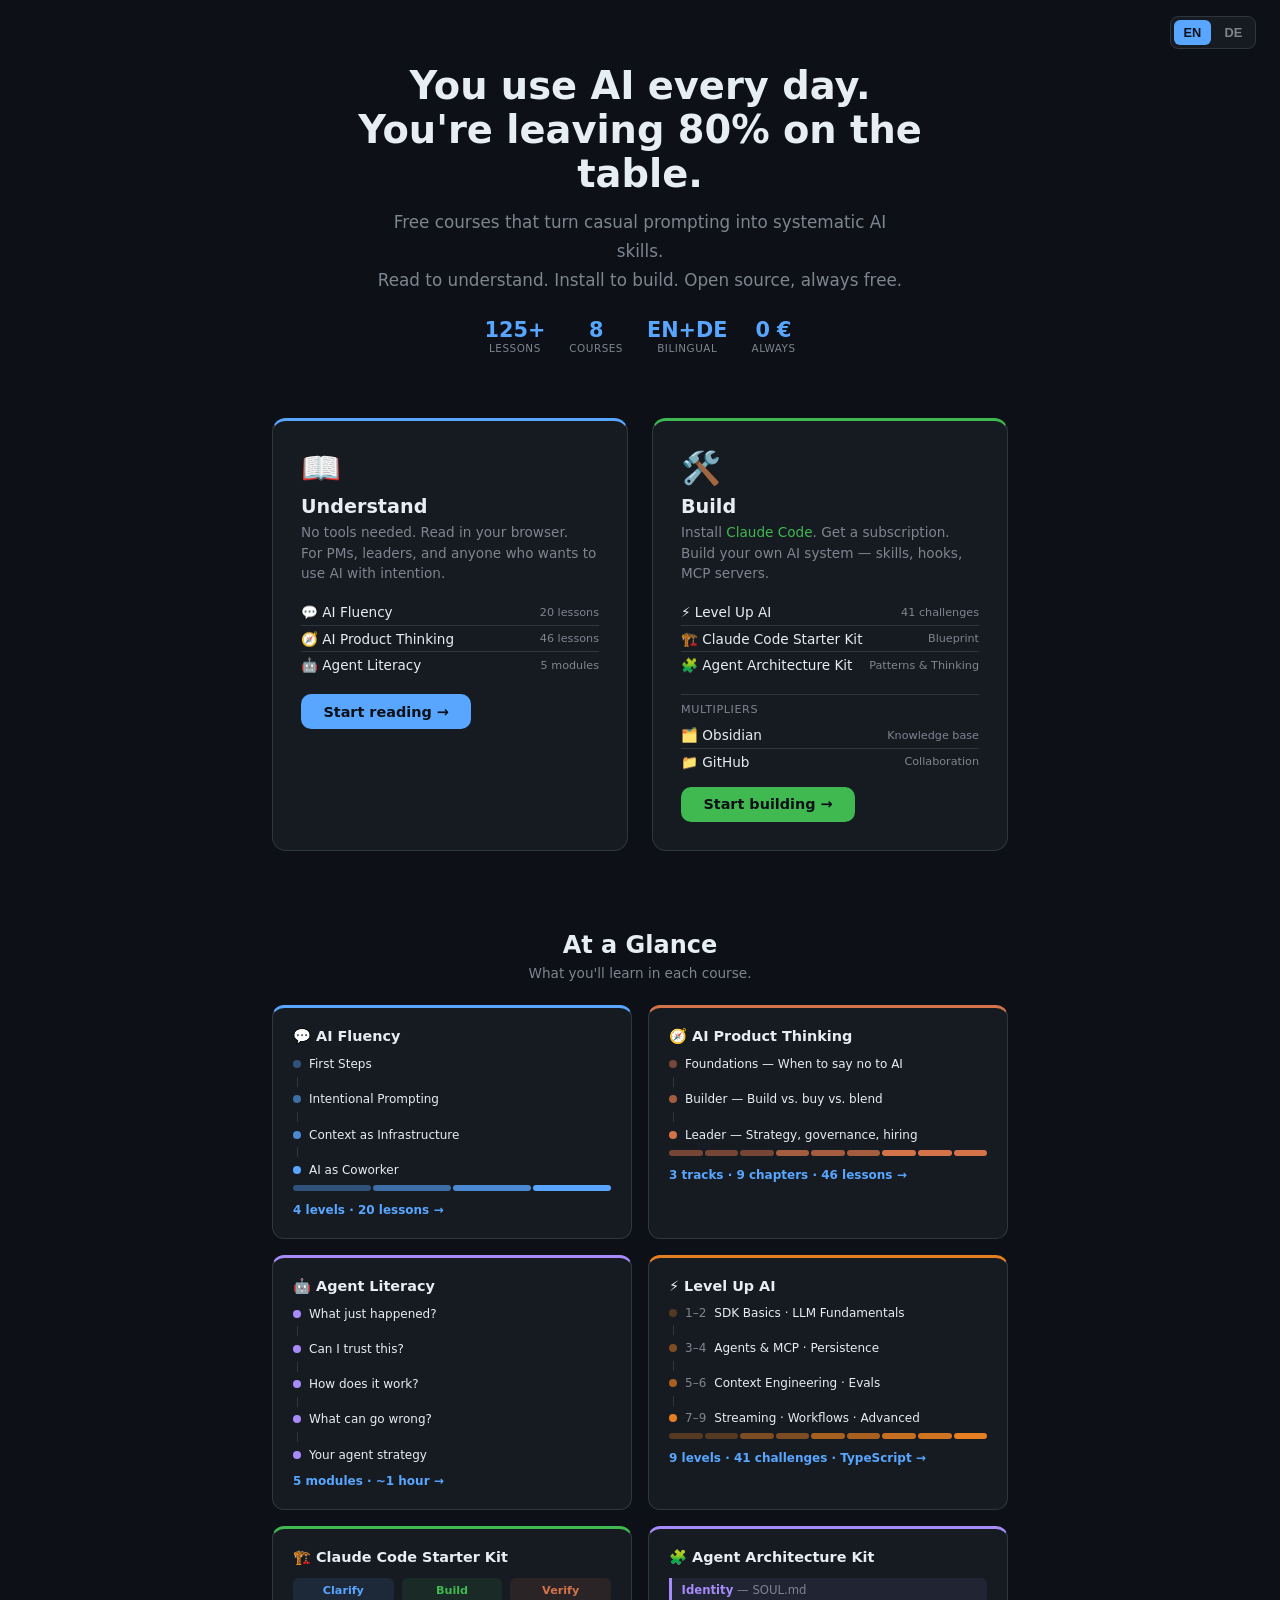
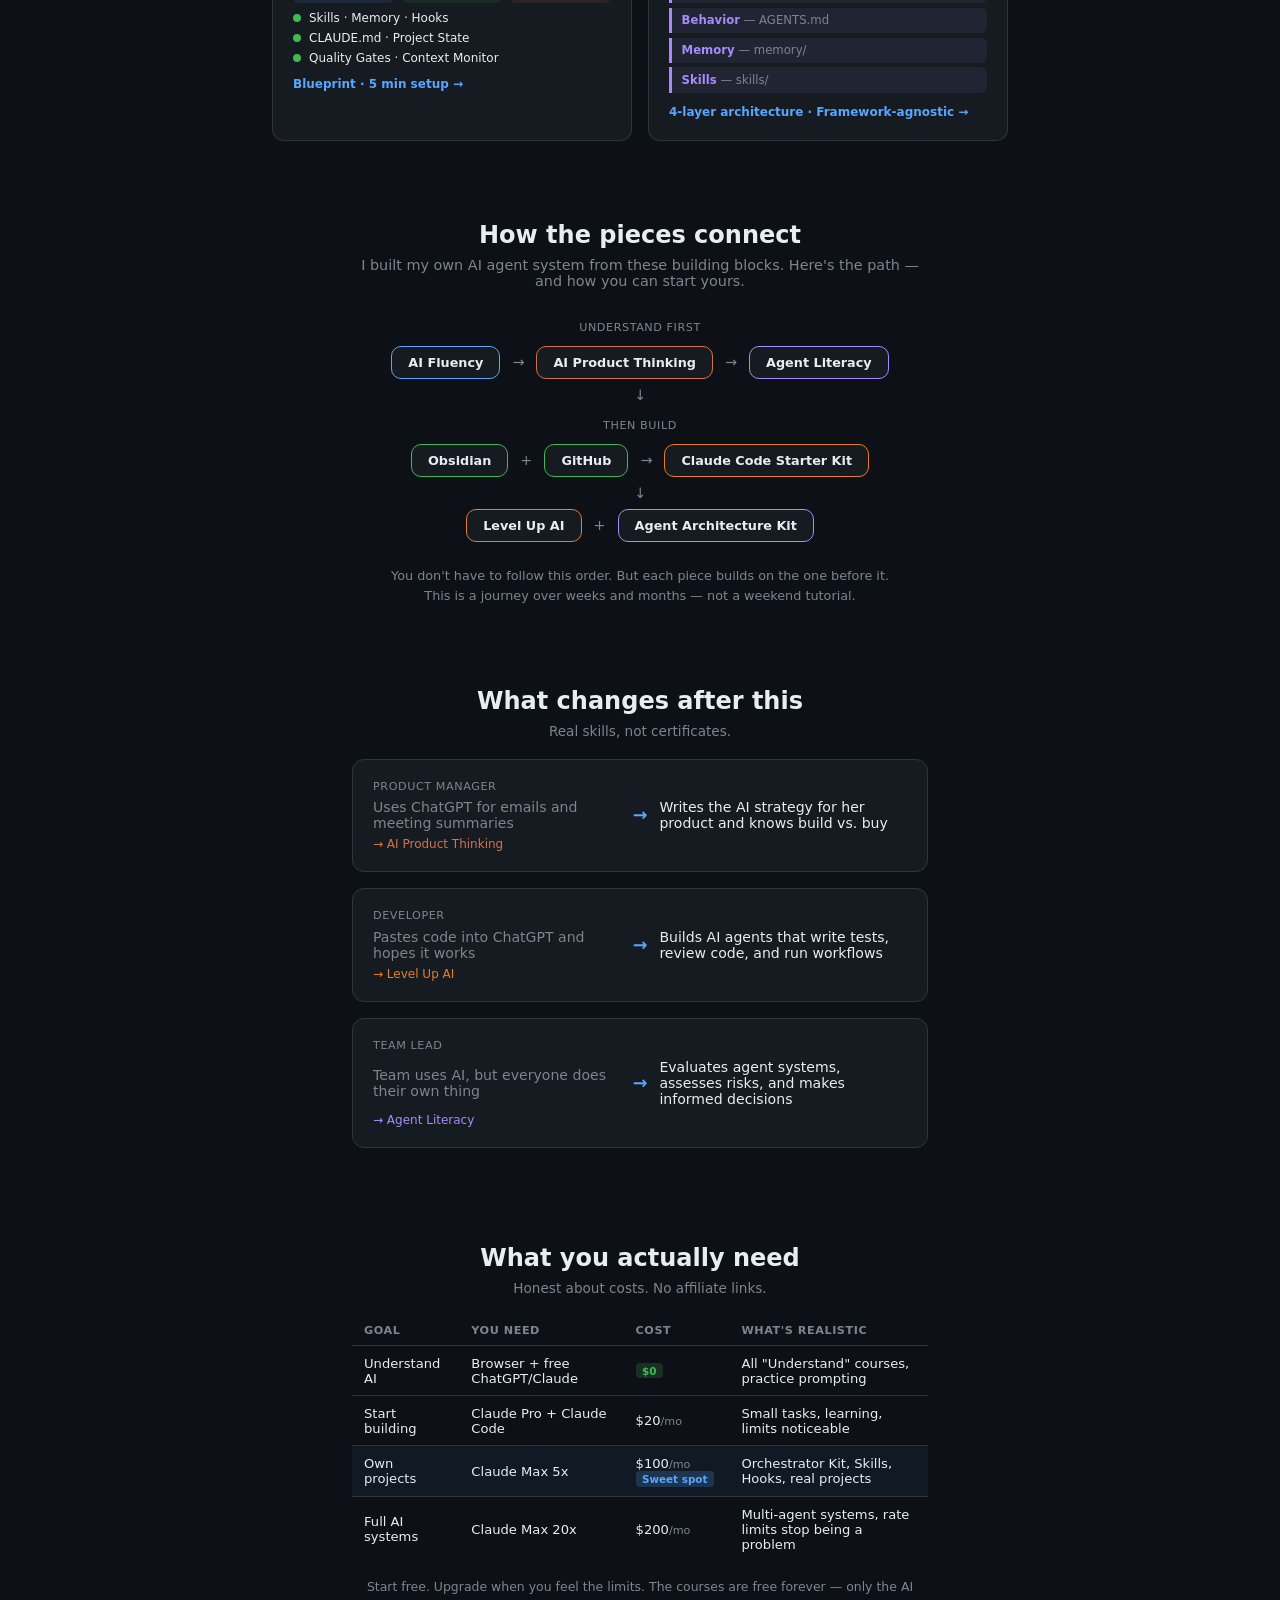
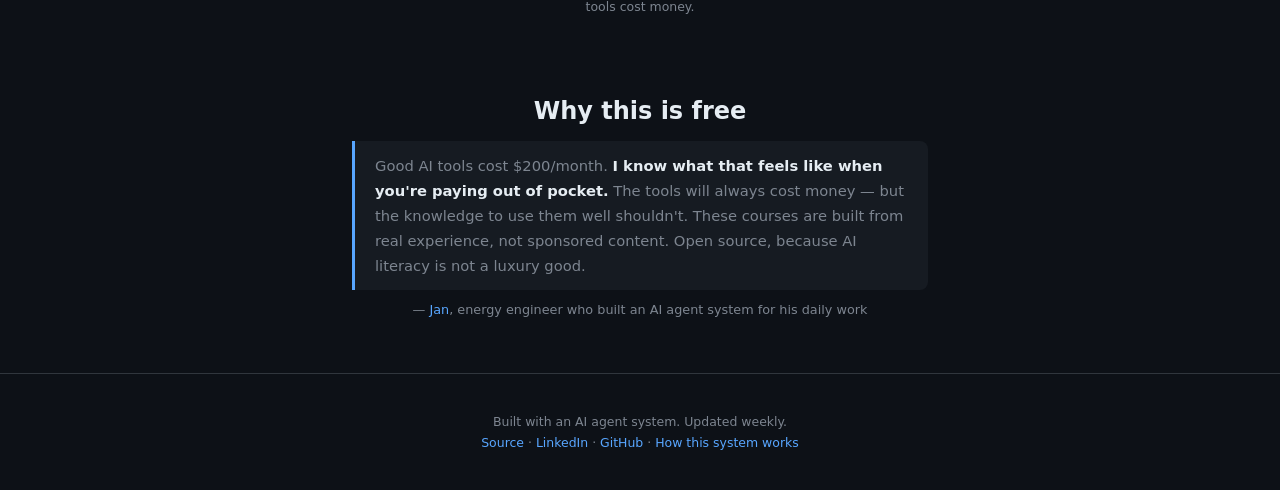
==== commit 44f7eafe: "feat: add at-a-glance course previews with visual structure maps Each course now has a compact visua" ====
--- a/index.html
+++ b/index.html
@@ -103,8 +103,22 @@
   .reveal { opacity: 0; transform: translateY(20px); transition: opacity 0.5s ease, transform 0.5s ease; }
   .reveal.visible { opacity: 1; transform: translateY(0); }
 
+  /* Course Previews */
+  .previews { display: grid; grid-template-columns: repeat(auto-fit, minmax(280px, 1fr)); gap: 1rem; }
+  .preview { background: var(--surface); border: 1px solid var(--border); border-radius: 12px; padding: 1.25rem; }
+  .preview:hover { border-color: var(--accent); }
+  .preview h4 { font-size: 0.9rem; font-weight: 700; margin-bottom: 0.75rem; display: flex; align-items: center; gap: 0.5rem; }
+  .preview-steps { display: flex; flex-direction: column; gap: 0.35rem; }
+  .preview-step { display: flex; align-items: center; gap: 0.5rem; font-size: 0.75rem; }
+  .preview-dot { width: 8px; height: 8px; border-radius: 50%; flex-shrink: 0; }
+  .preview-line { width: 1px; height: 10px; background: var(--border); margin-left: 3.5px; }
+  .preview-bar { display: flex; gap: 2px; margin-top: 0.5rem; }
+  .preview-bar-seg { height: 6px; border-radius: 3px; flex: 1; }
+  .preview-link { display: inline-block; margin-top: 0.75rem; font-size: 0.75rem; font-weight: 600; color: var(--accent); }
+
   @media (max-width: 768px) {
     .worlds { grid-template-columns: 1fr; }
+    .previews { grid-template-columns: 1fr; }
     .hero { padding-top: 3rem; }
     .hero h1 { font-size: 1.7rem; }
     .transform-grid { grid-template-columns: 1fr; text-align: center; }
@@ -210,6 +224,149 @@
         <span class="de">Bauen starten &rarr;</span>
       </a>
     </div>
+  </div>
+</section>
+
+<!-- 2b. AT A GLANCE -->
+<section class="reveal">
+  <h2 style="font-size:1.5rem;font-weight:800;text-align:center;margin-bottom:0.4rem;">
+    <span class="en">At a Glance</span><span class="de">Auf einen Blick</span>
+  </h2>
+  <p style="color:var(--muted);font-size:0.85rem;text-align:center;margin-bottom:1.5rem;">
+    <span class="en">What you'll learn in each course.</span><span class="de">Was du in jedem Kurs lernst.</span>
+  </p>
+  <div class="previews">
+
+    <!-- AI Fluency -->
+    <a href="https://janrummel.github.io/ai-fluency/" class="preview" style="text-decoration:none;color:var(--text);border-top:3px solid var(--accent);">
+      <h4>💬 AI Fluency</h4>
+      <div class="preview-steps">
+        <div class="preview-step"><div class="preview-dot" style="background:var(--accent);opacity:0.4;"></div><span class="en">First Steps</span><span class="de">Erste Schritte</span></div>
+        <div class="preview-line"></div>
+        <div class="preview-step"><div class="preview-dot" style="background:var(--accent);opacity:0.6;"></div><span class="en">Intentional Prompting</span><span class="de">Bewusstes Prompting</span></div>
+        <div class="preview-line"></div>
+        <div class="preview-step"><div class="preview-dot" style="background:var(--accent);opacity:0.8;"></div><span class="en">Context as Infrastructure</span><span class="de">Kontext als Infrastruktur</span></div>
+        <div class="preview-line"></div>
+        <div class="preview-step"><div class="preview-dot" style="background:var(--accent);"></div><span class="en">AI as Coworker</span><span class="de">AI als Kollege</span></div>
+      </div>
+      <div class="preview-bar">
+        <div class="preview-bar-seg" style="background:var(--accent);opacity:0.4;"></div>
+        <div class="preview-bar-seg" style="background:var(--accent);opacity:0.6;"></div>
+        <div class="preview-bar-seg" style="background:var(--accent);opacity:0.8;"></div>
+        <div class="preview-bar-seg" style="background:var(--accent);"></div>
+      </div>
+      <span class="preview-link"><span class="en">4 levels &middot; 20 lessons &rarr;</span><span class="de">4 Level &middot; 20 Lektionen &rarr;</span></span>
+    </a>
+
+    <!-- AI Product Thinking -->
+    <a href="https://janrummel.github.io/ai-product-thinking/" class="preview" style="text-decoration:none;color:var(--text);border-top:3px solid var(--orange);">
+      <h4>🧭 AI Product Thinking</h4>
+      <div class="preview-steps">
+        <div class="preview-step"><div class="preview-dot" style="background:var(--orange);opacity:0.5;"></div><span class="en">Foundations — When to say no to AI</span><span class="de">Grundlagen — Wann Nein zu AI sagen</span></div>
+        <div class="preview-line"></div>
+        <div class="preview-step"><div class="preview-dot" style="background:var(--orange);opacity:0.75;"></div><span class="en">Builder — Build vs. buy vs. blend</span><span class="de">Builder — Build vs. Buy vs. Blend</span></div>
+        <div class="preview-line"></div>
+        <div class="preview-step"><div class="preview-dot" style="background:var(--orange);"></div><span class="en">Leader — Strategy, governance, hiring</span><span class="de">Leader — Strategie, Governance, Hiring</span></div>
+      </div>
+      <div class="preview-bar">
+        <div class="preview-bar-seg" style="background:var(--orange);opacity:0.5;"></div>
+        <div class="preview-bar-seg" style="background:var(--orange);opacity:0.5;"></div>
+        <div class="preview-bar-seg" style="background:var(--orange);opacity:0.5;"></div>
+        <div class="preview-bar-seg" style="background:var(--orange);opacity:0.75;"></div>
+        <div class="preview-bar-seg" style="background:var(--orange);opacity:0.75;"></div>
+        <div class="preview-bar-seg" style="background:var(--orange);opacity:0.75;"></div>
+        <div class="preview-bar-seg" style="background:var(--orange);"></div>
+        <div class="preview-bar-seg" style="background:var(--orange);"></div>
+        <div class="preview-bar-seg" style="background:var(--orange);"></div>
+      </div>
+      <span class="preview-link"><span class="en">3 tracks &middot; 9 chapters &middot; 46 lessons &rarr;</span><span class="de">3 Tracks &middot; 9 Kapitel &middot; 46 Lektionen &rarr;</span></span>
+    </a>
+
+    <!-- Agent Literacy -->
+    <a href="https://planck-lab.github.io/agent-systems/" class="preview" style="text-decoration:none;color:var(--text);border-top:3px solid var(--purple);">
+      <h4>🤖 Agent Literacy</h4>
+      <div class="preview-steps">
+        <div class="preview-step"><div class="preview-dot" style="background:var(--purple);"></div><span class="en">What just happened?</span><span class="de">Was war das gerade?</span></div>
+        <div class="preview-line"></div>
+        <div class="preview-step"><div class="preview-dot" style="background:var(--purple);"></div><span class="en">Can I trust this?</span><span class="de">Kann ich dem vertrauen?</span></div>
+        <div class="preview-line"></div>
+        <div class="preview-step"><div class="preview-dot" style="background:var(--purple);"></div><span class="en">How does it work?</span><span class="de">Wie funktioniert das?</span></div>
+        <div class="preview-line"></div>
+        <div class="preview-step"><div class="preview-dot" style="background:var(--purple);"></div><span class="en">What can go wrong?</span><span class="de">Was kann schiefgehen?</span></div>
+        <div class="preview-line"></div>
+        <div class="preview-step"><div class="preview-dot" style="background:var(--purple);"></div><span class="en">Your agent strategy</span><span class="de">Deine Agent-Strategie</span></div>
+      </div>
+      <span class="preview-link"><span class="en">5 modules &middot; ~1 hour &rarr;</span><span class="de">5 Module &middot; ~1 Stunde &rarr;</span></span>
+    </a>
+
+    <!-- Level Up AI -->
+    <a href="https://janrummel.github.io/level-up-ai/" class="preview" style="text-decoration:none;color:var(--text);border-top:3px solid var(--engineer);">
+      <h4>⚡ Level Up AI</h4>
+      <div class="preview-steps">
+        <div class="preview-step"><div class="preview-dot" style="background:var(--engineer);opacity:0.3;"></div><span style="color:var(--muted);">1–2</span> <span class="en">SDK Basics &middot; LLM Fundamentals</span><span class="de">SDK Basics &middot; LLM Grundlagen</span></div>
+        <div class="preview-line"></div>
+        <div class="preview-step"><div class="preview-dot" style="background:var(--engineer);opacity:0.5;"></div><span style="color:var(--muted);">3–4</span> <span class="en">Agents &amp; MCP &middot; Persistence</span><span class="de">Agents &amp; MCP &middot; Persistenz</span></div>
+        <div class="preview-line"></div>
+        <div class="preview-step"><div class="preview-dot" style="background:var(--engineer);opacity:0.7;"></div><span style="color:var(--muted);">5–6</span> <span class="en">Context Engineering &middot; Evals</span><span class="de">Context Engineering &middot; Evals</span></div>
+        <div class="preview-line"></div>
+        <div class="preview-step"><div class="preview-dot" style="background:var(--engineer);"></div><span style="color:var(--muted);">7–9</span> <span class="en">Streaming &middot; Workflows &middot; Advanced</span><span class="de">Streaming &middot; Workflows &middot; Advanced</span></div>
+      </div>
+      <div class="preview-bar">
+        <div class="preview-bar-seg" style="background:var(--engineer);opacity:0.3;"></div>
+        <div class="preview-bar-seg" style="background:var(--engineer);opacity:0.3;"></div>
+        <div class="preview-bar-seg" style="background:var(--engineer);opacity:0.5;"></div>
+        <div class="preview-bar-seg" style="background:var(--engineer);opacity:0.5;"></div>
+        <div class="preview-bar-seg" style="background:var(--engineer);opacity:0.7;"></div>
+        <div class="preview-bar-seg" style="background:var(--engineer);opacity:0.7;"></div>
+        <div class="preview-bar-seg" style="background:var(--engineer);opacity:0.85;"></div>
+        <div class="preview-bar-seg" style="background:var(--engineer);opacity:0.9;"></div>
+        <div class="preview-bar-seg" style="background:var(--engineer);"></div>
+      </div>
+      <span class="preview-link"><span class="en">9 levels &middot; 41 challenges &middot; TypeScript &rarr;</span><span class="de">9 Level &middot; 41 Challenges &middot; TypeScript &rarr;</span></span>
+    </a>
+
+    <!-- Claude Code Starter Kit -->
+    <a href="https://janrummel.github.io/ai-learning/system/starter/" class="preview" style="text-decoration:none;color:var(--text);border-top:3px solid var(--green);">
+      <h4>🏗️ Claude Code Starter Kit</h4>
+      <div style="display:flex;gap:0.5rem;margin-bottom:0.5rem;">
+        <div style="flex:1;text-align:center;padding:0.4rem;background:rgba(88,166,255,0.1);border-radius:6px;font-size:0.7rem;font-weight:600;color:var(--accent);">
+          <span class="en">Clarify</span><span class="de">Klären</span>
+        </div>
+        <div style="flex:1;text-align:center;padding:0.4rem;background:rgba(63,185,80,0.1);border-radius:6px;font-size:0.7rem;font-weight:600;color:var(--green);">
+          <span class="en">Build</span><span class="de">Machen</span>
+        </div>
+        <div style="flex:1;text-align:center;padding:0.4rem;background:rgba(212,115,74,0.1);border-radius:6px;font-size:0.7rem;font-weight:600;color:var(--orange);">
+          <span class="en">Verify</span><span class="de">Prüfen</span>
+        </div>
+      </div>
+      <div class="preview-steps">
+        <div class="preview-step"><div class="preview-dot" style="background:var(--green);"></div><span class="en">Skills &middot; Memory &middot; Hooks</span><span class="de">Skills &middot; Memory &middot; Hooks</span></div>
+        <div class="preview-step"><div class="preview-dot" style="background:var(--green);"></div><span class="en">CLAUDE.md &middot; Project State</span><span class="de">CLAUDE.md &middot; Projekt-State</span></div>
+        <div class="preview-step"><div class="preview-dot" style="background:var(--green);"></div><span class="en">Quality Gates &middot; Context Monitor</span><span class="de">Quality Gates &middot; Context Monitor</span></div>
+      </div>
+      <span class="preview-link"><span class="en">Blueprint &middot; 5 min setup &rarr;</span><span class="de">Blueprint &middot; 5 Min Setup &rarr;</span></span>
+    </a>
+
+    <!-- Agent Architecture Kit -->
+    <a href="https://planck-lab.github.io/agent-system-starter-kit/" class="preview" style="text-decoration:none;color:var(--text);border-top:3px solid var(--purple);">
+      <h4>🧩 Agent Architecture Kit</h4>
+      <div style="display:flex;flex-direction:column;gap:0.3rem;">
+        <div style="padding:0.35rem 0.6rem;background:rgba(167,139,250,0.08);border-left:3px solid var(--purple);border-radius:0 6px 6px 0;font-size:0.73rem;">
+          <span style="color:var(--purple);font-weight:600;">Identity</span> <span style="color:var(--muted);">— SOUL.md</span>
+        </div>
+        <div style="padding:0.35rem 0.6rem;background:rgba(167,139,250,0.08);border-left:3px solid var(--purple);border-radius:0 6px 6px 0;font-size:0.73rem;">
+          <span style="color:var(--purple);font-weight:600;">Behavior</span> <span style="color:var(--muted);">— AGENTS.md</span>
+        </div>
+        <div style="padding:0.35rem 0.6rem;background:rgba(167,139,250,0.08);border-left:3px solid var(--purple);border-radius:0 6px 6px 0;font-size:0.73rem;">
+          <span style="color:var(--purple);font-weight:600;">Memory</span> <span style="color:var(--muted);">— memory/</span>
+        </div>
+        <div style="padding:0.35rem 0.6rem;background:rgba(167,139,250,0.08);border-left:3px solid var(--purple);border-radius:0 6px 6px 0;font-size:0.73rem;">
+          <span style="color:var(--purple);font-weight:600;">Skills</span> <span style="color:var(--muted);">— skills/</span>
+        </div>
+      </div>
+      <span class="preview-link"><span class="en">4-layer architecture &middot; Framework-agnostic &rarr;</span><span class="de">4-Schichten-Architektur &middot; Framework-agnostisch &rarr;</span></span>
+    </a>
+
   </div>
 </section>
 
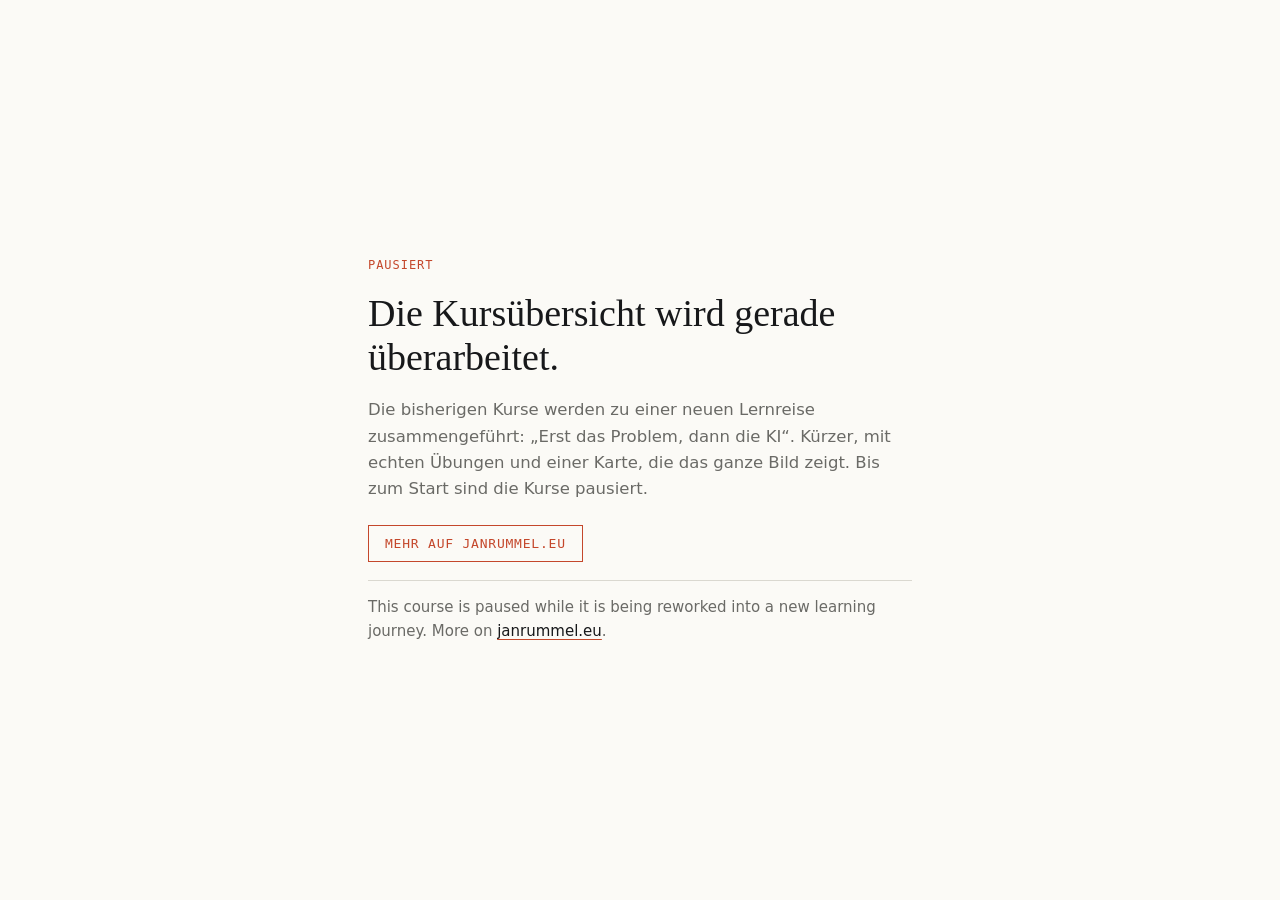
==== commit 4b023c8c: "Kurs pausiert: Hinweisseite bis zum Start der Lernreise Co-Authored-By: Claude Opus 5.5 <noreply@ant" ====
--- a/index.html
+++ b/index.html
@@ -1,550 +1,31 @@
-<!DOCTYPE html>
-<html lang="en">
+<!doctype html>
+<html lang="de">
 <head>
-<meta charset="UTF-8">
-<meta name="viewport" content="width=device-width, initial-scale=1.0">
-<title>AI Learning — From Prompting to Building AI Systems</title>
-<meta name="description" content="Free, open-source AI learning paths. From first prompt to building your own AI agent system. 125+ lessons, always free.">
-<meta property="og:title" content="AI Learning — From Prompting to Building AI Systems">
-<meta property="og:description" content="You use AI every day. You're leaving 80% on the table. Free courses that turn casual prompting into systematic AI skills.">
-<meta property="og:type" content="website">
-<meta property="og:url" content="https://janrummel.github.io/ai-learning/">
-<meta property="og:image" content="https://janrummel.github.io/ai-learning/og-image.png">
-<meta property="og:image:width" content="1200">
-<meta property="og:image:height" content="630">
-<meta name="twitter:card" content="summary_large_image">
-<meta name="twitter:image" content="https://janrummel.github.io/ai-learning/og-image.png">
+<meta charset="utf-8">
+<meta name="viewport" content="width=device-width,initial-scale=1">
+<meta name="robots" content="noindex">
+<title>Die Kursübersicht · pausiert</title>
 <style>
-  :root {
-    --bg: #0d1117; --surface: #161b22; --border: #30363d;
-    --text: #e6edf3; --muted: #7d8590; --accent: #58a6ff;
-    --green: #3fb950; --purple: #a78bfa; --orange: #D4734A;
-    --engineer: #E67E22;
-  }
-  * { margin: 0; padding: 0; box-sizing: border-box; }
-  body { font-family: -apple-system, BlinkMacSystemFont, 'SF Pro', system-ui, sans-serif; background: var(--bg); color: var(--text); min-height: 100vh; }
-  a { color: var(--accent); text-decoration: none; }
-  a:hover { text-decoration: underline; }
-
-  .lang-switch { position: fixed; top: 1rem; right: 1.5rem; z-index: 10; display: flex; gap: 0.25rem; background: var(--surface); border: 1px solid var(--border); border-radius: 8px; padding: 0.2rem; }
-  .lang-btn { padding: 0.3rem 0.6rem; border-radius: 6px; border: none; background: transparent; color: var(--muted); cursor: pointer; font-size: 0.8rem; font-weight: 600; transition: all 0.2s; }
-  .lang-btn.active { background: var(--accent); color: var(--bg); }
-  .lang-btn:hover:not(.active) { color: var(--text); }
-  [lang="de"] .en, [lang="en"] .de { display: none; }
-
-  section { max-width: 800px; margin: 0 auto; padding: 2.5rem 2rem; }
-  .narrow { max-width: 640px; }
-
-  /* Hero */
-  .hero { text-align: center; padding: 4rem 2rem 1.5rem; max-width: 720px; margin: 0 auto; }
-  .hero h1 { font-size: 2.4rem; font-weight: 800; line-height: 1.15; margin-bottom: 0.75rem; }
-  .hero .sub { font-size: 1.05rem; line-height: 1.7; color: var(--muted); max-width: 540px; margin: 0 auto; }
-  .hero .stats { display: flex; justify-content: center; gap: 1.5rem; margin-top: 1.5rem; flex-wrap: wrap; }
-  .stat { text-align: center; }
-  .stat-val { font-size: 1.3rem; font-weight: 800; color: var(--accent); }
-  .stat-lbl { font-size: 0.65rem; color: var(--muted); text-transform: uppercase; letter-spacing: 0.05em; }
-
-  /* Two Worlds */
-  .worlds { display: grid; grid-template-columns: 1fr 1fr; gap: 1.5rem; }
-  .world { background: var(--surface); border: 1px solid var(--border); border-radius: 14px; padding: 1.75rem; transition: border-color 0.2s; }
-  .world:hover { border-color: var(--accent); }
-  .world-icon { font-size: 2rem; margin-bottom: 0.5rem; }
-  .world h3 { font-size: 1.2rem; font-weight: 800; margin-bottom: 0.25rem; }
-  .world .world-sub { color: var(--muted); font-size: 0.85rem; margin-bottom: 1rem; line-height: 1.5; }
-  .world ul { list-style: none; margin-bottom: 1rem; }
-  .world ul li { font-size: 0.85rem; padding: 0.3rem 0; border-bottom: 1px solid var(--border); }
-  .world ul li:last-child { border-bottom: none; }
-  .world ul li a { color: var(--text); display: flex; justify-content: space-between; align-items: center; }
-  .world ul li a:hover { color: var(--accent); text-decoration: none; }
-  .world ul li .meta-sm { color: var(--muted); font-size: 0.7rem; }
-  .world .world-cta { display: inline-block; padding: 0.6rem 1.4rem; border-radius: 10px; font-size: 0.9rem; font-weight: 700; text-decoration: none; transition: all 0.2s; }
-  .world .world-cta:hover { opacity: 0.85; text-decoration: none; }
-
-  /* Big Picture */
-  .bigpic { text-align: center; }
-  .bigpic h2 { font-size: 1.5rem; font-weight: 800; margin-bottom: 0.5rem; }
-  .bigpic .sub { color: var(--muted); font-size: 0.9rem; margin-bottom: 1.5rem; }
-  .flow { display: flex; flex-direction: column; align-items: center; gap: 0.5rem; }
-  .flow-row { display: flex; gap: 0.75rem; align-items: center; flex-wrap: wrap; justify-content: center; }
-  .flow-node { background: var(--surface); border: 1px solid var(--border); border-radius: 10px; padding: 0.5rem 1rem; font-size: 0.8rem; font-weight: 600; }
-  .flow-arrow { color: var(--muted); font-size: 0.9rem; }
-  .flow-label { font-size: 0.7rem; color: var(--muted); text-transform: uppercase; letter-spacing: 0.05em; margin: 0.5rem 0 0.25rem; }
-
-  /* Transformations */
-  .transform { background: var(--surface); border: 1px solid var(--border); border-radius: 12px; padding: 1.25rem; margin-bottom: 1rem; }
-  .transform-role { font-size: 0.7rem; color: var(--muted); text-transform: uppercase; letter-spacing: 0.05em; margin-bottom: 0.4rem; }
-  .transform-grid { display: grid; grid-template-columns: 1fr auto 1fr; gap: 0.75rem; align-items: center; font-size: 0.88rem; }
-  .transform-before { color: var(--muted); }
-  .transform-arrow { color: var(--accent); font-weight: 700; font-size: 1.1rem; }
-  .transform-course { font-size: 0.75rem; margin-top: 0.4rem; }
-
-  /* Reality Check */
-  .reality-table { width: 100%; border-collapse: collapse; font-size: 0.82rem; }
-  .reality-table th { text-align: left; color: var(--muted); font-size: 0.7rem; text-transform: uppercase; letter-spacing: 0.05em; padding: 0.5rem 0.75rem; border-bottom: 1px solid var(--border); }
-  .reality-table td { padding: 0.6rem 0.75rem; border-bottom: 1px solid var(--border); }
-  .reality-table tr:last-child td { border-bottom: none; }
-  .highlight-row td { background: rgba(88,166,255,0.06); }
-  .tag { display: inline-block; padding: 0.1rem 0.4rem; border-radius: 4px; font-size: 0.65rem; font-weight: 600; }
-  .tag-free { background: rgba(63,185,80,0.2); color: var(--green); }
-  .tag-rec { background: rgba(88,166,255,0.2); color: var(--accent); }
-
-  /* Story */
-  .story { text-align: center; }
-  .story blockquote { font-size: 0.92rem; line-height: 1.7; color: var(--muted); border-left: 3px solid var(--accent); padding: 0.75rem 1.25rem; text-align: left; background: var(--surface); border-radius: 0 8px 8px 0; }
-  .story blockquote em { color: var(--text); font-style: normal; font-weight: 600; }
-  .story .author { margin-top: 0.75rem; font-size: 0.8rem; color: var(--muted); }
-
-  footer { text-align: center; padding: 2.5rem 2rem; color: var(--muted); font-size: 0.78rem; border-top: 1px solid var(--border); margin-top: 1rem; }
-
-  /* Animations */
-  @keyframes fadeInUp { from { opacity: 0; transform: translateY(24px); } to { opacity: 1; transform: translateY(0); } }
-  .hero h1 { animation: fadeInUp 0.6s ease-out both; }
-  .hero .sub { animation: fadeInUp 0.6s ease-out 0.15s both; }
-  .reveal { opacity: 0; transform: translateY(20px); transition: opacity 0.5s ease, transform 0.5s ease; }
-  .reveal.visible { opacity: 1; transform: translateY(0); }
-
-  /* Course Previews */
-  .previews { display: grid; grid-template-columns: repeat(auto-fit, minmax(280px, 1fr)); gap: 1rem; }
-  .preview { background: var(--surface); border: 1px solid var(--border); border-radius: 12px; padding: 1.25rem; }
-  .preview:hover { border-color: var(--accent); }
-  .preview h4 { font-size: 0.9rem; font-weight: 700; margin-bottom: 0.75rem; display: flex; align-items: center; gap: 0.5rem; }
-  .preview-steps { display: flex; flex-direction: column; gap: 0.35rem; }
-  .preview-step { display: flex; align-items: center; gap: 0.5rem; font-size: 0.75rem; }
-  .preview-dot { width: 8px; height: 8px; border-radius: 50%; flex-shrink: 0; }
-  .preview-line { width: 1px; height: 10px; background: var(--border); margin-left: 3.5px; }
-  .preview-bar { display: flex; gap: 2px; margin-top: 0.5rem; }
-  .preview-bar-seg { height: 6px; border-radius: 3px; flex: 1; }
-  .preview-link { display: inline-block; margin-top: 0.75rem; font-size: 0.75rem; font-weight: 600; color: var(--accent); }
-
-  @media (max-width: 768px) {
-    .worlds { grid-template-columns: 1fr; }
-    .previews { grid-template-columns: 1fr; }
-    .hero { padding-top: 3rem; }
-    .hero h1 { font-size: 1.7rem; }
-    .transform-grid { grid-template-columns: 1fr; text-align: center; }
-    .transform-arrow { transform: rotate(90deg); }
-    .lang-switch { top: 0.75rem; right: 1rem; }
-    .flow-row { flex-direction: column; }
-  }
+:root{--papier:#FBFAF6;--tinte:#17181A;--grau:#6A6A66;--linie:#DAD8D0;--rot:#C4472B;color-scheme:light}
+@media (prefers-color-scheme:dark){:root{--papier:#18191B;--tinte:#ECE9E1;--grau:#A8A69F;--linie:#3A3A37;--rot:#E4704F;color-scheme:dark}}
+*{box-sizing:border-box;margin:0;padding:0}
+body{background:var(--papier);color:var(--tinte);font:17px/1.6 Georgia,'Times New Roman',serif;min-height:100vh;display:grid;place-items:center;padding:40px max(16px,env(safe-area-inset-left,0px))}
+main{max-width:34rem;display:grid;gap:18px}
+.etikett{font:12px/1.4 ui-monospace,Menlo,monospace;letter-spacing:.08em;text-transform:uppercase;color:var(--rot)}
+h1{font-weight:400;font-size:clamp(28px,6vw,38px);line-height:1.15}
+p{color:var(--grau);font-family:system-ui,-apple-system,sans-serif;font-size:16.5px}
+.en{border-top:1px solid var(--linie);padding-top:14px;font-size:15px}
+a{color:var(--tinte);text-decoration-color:var(--rot);text-underline-offset:3px}
+.knopf{display:inline-block;margin-top:4px;padding:10px 16px;border:1px solid var(--rot);color:var(--rot);text-decoration:none;font:13px ui-monospace,Menlo,monospace;letter-spacing:.06em;text-transform:uppercase}
 </style>
 </head>
 <body>
-
-<div class="lang-switch">
-  <button class="lang-btn active" onclick="setLang('en')" id="btn-en">EN</button>
-  <button class="lang-btn" onclick="setLang('de')" id="btn-de">DE</button>
-</div>
-
-<!-- 1. HERO -->
-<div class="hero">
-  <h1>
-    <span class="en">You use AI every day.<br>You're leaving 80% on the table.</span>
-    <span class="de">Du nutzt AI jeden Tag.<br>80% des Potenzials bleiben liegen.</span>
-  </h1>
-  <p class="sub">
-    <span class="en">Free courses that turn casual prompting into systematic AI skills.<br>Read to understand. Install to build. Open source, always free.</span>
-    <span class="de">Kostenlose Kurse die gelegentliches Prompting in systematische AI-Skills verwandeln.<br>Lesen zum Verstehen. Installieren zum Bauen. Open Source, immer kostenlos.</span>
-  </p>
-  <div class="stats">
-    <div class="stat"><div class="stat-val">125+</div><div class="stat-lbl"><span class="en">Lessons</span><span class="de">Lektionen</span></div></div>
-    <div class="stat"><div class="stat-val">8</div><div class="stat-lbl"><span class="en">Courses</span><span class="de">Kurse</span></div></div>
-    <div class="stat"><div class="stat-val">EN+DE</div><div class="stat-lbl"><span class="en">Bilingual</span><span class="de">Zweisprachig</span></div></div>
-    <div class="stat"><div class="stat-val">0 &euro;</div><div class="stat-lbl"><span class="en">Always</span><span class="de">Immer</span></div></div>
-  </div>
-</div>
-
-<!-- 2. TWO WORLDS -->
-<section class="reveal">
-  <div class="worlds">
-    <div class="world" style="border-top: 3px solid var(--accent);">
-      <div class="world-icon">📖</div>
-      <h3><span class="en">Understand</span><span class="de">Verstehen</span></h3>
-      <p class="world-sub">
-        <span class="en">No tools needed. Read in your browser.<br>For PMs, leaders, and anyone who wants to use AI with intention.</span>
-        <span class="de">Keine Tools nötig. Im Browser lesen.<br>Für PMs, Führungskräfte und alle die AI bewusst einsetzen wollen.</span>
-      </p>
-      <ul>
-        <li><a href="https://janrummel.github.io/ai-fluency/">
-          <span>💬 AI Fluency</span>
-          <span class="meta-sm">20 lessons</span>
-        </a></li>
-        <li><a href="https://janrummel.github.io/ai-product-thinking/">
-          <span>🧭 AI Product Thinking</span>
-          <span class="meta-sm">46 lessons</span>
-        </a></li>
-        <li><a href="https://planck-lab.github.io/agent-systems/">
-          <span>🤖 Agent Literacy</span>
-          <span class="meta-sm">5 modules</span>
-        </a></li>
-      </ul>
-      <a href="https://janrummel.github.io/ai-fluency/" class="world-cta" style="background:var(--accent);color:var(--bg);">
-        <span class="en">Start reading &rarr;</span>
-        <span class="de">Lesen starten &rarr;</span>
-      </a>
-    </div>
-
-    <div class="world" style="border-top: 3px solid var(--green);">
-      <div class="world-icon">🛠️</div>
-      <h3><span class="en">Build</span><span class="de">Bauen</span></h3>
-      <p class="world-sub">
-        <span class="en">Install <a href="https://docs.anthropic.com/en/docs/claude-code" style="color:var(--green);">Claude Code</a>. Get a subscription.<br>Build your own AI system &mdash; skills, hooks, MCP servers.</span>
-        <span class="de"><a href="https://docs.anthropic.com/en/docs/claude-code" style="color:var(--green);">Claude Code</a> installieren. Abo holen.<br>Eigenes AI-System bauen &mdash; Skills, Hooks, MCP-Server.</span>
-      </p>
-      <ul>
-        <li><a href="https://janrummel.github.io/level-up-ai/">
-          <span>⚡ Level Up AI</span>
-          <span class="meta-sm">41 challenges</span>
-        </a></li>
-        <li><a href="https://janrummel.github.io/ai-learning/system/starter/">
-          <span>🏗️ Claude Code Starter Kit</span>
-          <span class="meta-sm">Blueprint</span>
-        </a></li>
-        <li><a href="https://planck-lab.github.io/agent-system-starter-kit/">
-          <span>🧩 Agent Architecture Kit</span>
-          <span class="meta-sm"><span class="en">Patterns & Thinking</span><span class="de">Patterns & Denkmodelle</span></span>
-        </a></li>
-      </ul>
-      <div style="margin-top:0.5rem;padding-top:0.5rem;border-top:1px solid var(--border);">
-        <div style="font-size:0.7rem;color:var(--muted);text-transform:uppercase;letter-spacing:0.05em;margin-bottom:0.4rem;">
-          <span class="en">Multipliers</span><span class="de">Multiplikatoren</span>
-        </div>
-        <ul style="margin-bottom:0.75rem;">
-          <li><a href="https://janrummel.github.io/obsidian-fuer-einsteiger/">
-            <span>🗂️ Obsidian</span>
-            <span class="meta-sm"><span class="en">Knowledge base</span><span class="de">Wissensbasis</span></span>
-          </a></li>
-          <li><a href="https://janrummel.github.io/github-fuer-nicht-programmierer/">
-            <span>📁 GitHub</span>
-            <span class="meta-sm"><span class="en">Collaboration</span><span class="de">Zusammenarbeit</span></span>
-          </a></li>
-        </ul>
-      </div>
-      <a href="https://janrummel.github.io/level-up-ai/" class="world-cta" style="background:var(--green);color:var(--bg);">
-        <span class="en">Start building &rarr;</span>
-        <span class="de">Bauen starten &rarr;</span>
-      </a>
-    </div>
-  </div>
-</section>
-
-<!-- 2b. AT A GLANCE -->
-<section class="reveal">
-  <h2 style="font-size:1.5rem;font-weight:800;text-align:center;margin-bottom:0.4rem;">
-    <span class="en">At a Glance</span><span class="de">Auf einen Blick</span>
-  </h2>
-  <p style="color:var(--muted);font-size:0.85rem;text-align:center;margin-bottom:1.5rem;">
-    <span class="en">What you'll learn in each course.</span><span class="de">Was du in jedem Kurs lernst.</span>
-  </p>
-  <div class="previews">
-
-    <!-- AI Fluency -->
-    <a href="https://janrummel.github.io/ai-fluency/" class="preview" style="text-decoration:none;color:var(--text);border-top:3px solid var(--accent);">
-      <h4>💬 AI Fluency</h4>
-      <div class="preview-steps">
-        <div class="preview-step"><div class="preview-dot" style="background:var(--accent);opacity:0.4;"></div><span class="en">First Steps</span><span class="de">Erste Schritte</span></div>
-        <div class="preview-line"></div>
-        <div class="preview-step"><div class="preview-dot" style="background:var(--accent);opacity:0.6;"></div><span class="en">Intentional Prompting</span><span class="de">Bewusstes Prompting</span></div>
-        <div class="preview-line"></div>
-        <div class="preview-step"><div class="preview-dot" style="background:var(--accent);opacity:0.8;"></div><span class="en">Context as Infrastructure</span><span class="de">Kontext als Infrastruktur</span></div>
-        <div class="preview-line"></div>
-        <div class="preview-step"><div class="preview-dot" style="background:var(--accent);"></div><span class="en">AI as Coworker</span><span class="de">AI als Kollege</span></div>
-      </div>
-      <div class="preview-bar">
-        <div class="preview-bar-seg" style="background:var(--accent);opacity:0.4;"></div>
-        <div class="preview-bar-seg" style="background:var(--accent);opacity:0.6;"></div>
-        <div class="preview-bar-seg" style="background:var(--accent);opacity:0.8;"></div>
-        <div class="preview-bar-seg" style="background:var(--accent);"></div>
-      </div>
-      <span class="preview-link"><span class="en">4 levels &middot; 20 lessons &rarr;</span><span class="de">4 Level &middot; 20 Lektionen &rarr;</span></span>
-    </a>
-
-    <!-- AI Product Thinking -->
-    <a href="https://janrummel.github.io/ai-product-thinking/" class="preview" style="text-decoration:none;color:var(--text);border-top:3px solid var(--orange);">
-      <h4>🧭 AI Product Thinking</h4>
-      <div class="preview-steps">
-        <div class="preview-step"><div class="preview-dot" style="background:var(--orange);opacity:0.5;"></div><span class="en">Foundations — When to say no to AI</span><span class="de">Grundlagen — Wann Nein zu AI sagen</span></div>
-        <div class="preview-line"></div>
-        <div class="preview-step"><div class="preview-dot" style="background:var(--orange);opacity:0.75;"></div><span class="en">Builder — Build vs. buy vs. blend</span><span class="de">Builder — Build vs. Buy vs. Blend</span></div>
-        <div class="preview-line"></div>
-        <div class="preview-step"><div class="preview-dot" style="background:var(--orange);"></div><span class="en">Leader — Strategy, governance, hiring</span><span class="de">Leader — Strategie, Governance, Hiring</span></div>
-      </div>
-      <div class="preview-bar">
-        <div class="preview-bar-seg" style="background:var(--orange);opacity:0.5;"></div>
-        <div class="preview-bar-seg" style="background:var(--orange);opacity:0.5;"></div>
-        <div class="preview-bar-seg" style="background:var(--orange);opacity:0.5;"></div>
-        <div class="preview-bar-seg" style="background:var(--orange);opacity:0.75;"></div>
-        <div class="preview-bar-seg" style="background:var(--orange);opacity:0.75;"></div>
-        <div class="preview-bar-seg" style="background:var(--orange);opacity:0.75;"></div>
-        <div class="preview-bar-seg" style="background:var(--orange);"></div>
-        <div class="preview-bar-seg" style="background:var(--orange);"></div>
-        <div class="preview-bar-seg" style="background:var(--orange);"></div>
-      </div>
-      <span class="preview-link"><span class="en">3 tracks &middot; 9 chapters &middot; 46 lessons &rarr;</span><span class="de">3 Tracks &middot; 9 Kapitel &middot; 46 Lektionen &rarr;</span></span>
-    </a>
-
-    <!-- Agent Literacy -->
-    <a href="https://planck-lab.github.io/agent-systems/" class="preview" style="text-decoration:none;color:var(--text);border-top:3px solid var(--purple);">
-      <h4>🤖 Agent Literacy</h4>
-      <div class="preview-steps">
-        <div class="preview-step"><div class="preview-dot" style="background:var(--purple);"></div><span class="en">What just happened?</span><span class="de">Was war das gerade?</span></div>
-        <div class="preview-line"></div>
-        <div class="preview-step"><div class="preview-dot" style="background:var(--purple);"></div><span class="en">Can I trust this?</span><span class="de">Kann ich dem vertrauen?</span></div>
-        <div class="preview-line"></div>
-        <div class="preview-step"><div class="preview-dot" style="background:var(--purple);"></div><span class="en">How does it work?</span><span class="de">Wie funktioniert das?</span></div>
-        <div class="preview-line"></div>
-        <div class="preview-step"><div class="preview-dot" style="background:var(--purple);"></div><span class="en">What can go wrong?</span><span class="de">Was kann schiefgehen?</span></div>
-        <div class="preview-line"></div>
-        <div class="preview-step"><div class="preview-dot" style="background:var(--purple);"></div><span class="en">Your agent strategy</span><span class="de">Deine Agent-Strategie</span></div>
-      </div>
-      <span class="preview-link"><span class="en">5 modules &middot; ~1 hour &rarr;</span><span class="de">5 Module &middot; ~1 Stunde &rarr;</span></span>
-    </a>
-
-    <!-- Level Up AI -->
-    <a href="https://janrummel.github.io/level-up-ai/" class="preview" style="text-decoration:none;color:var(--text);border-top:3px solid var(--engineer);">
-      <h4>⚡ Level Up AI</h4>
-      <div class="preview-steps">
-        <div class="preview-step"><div class="preview-dot" style="background:var(--engineer);opacity:0.3;"></div><span style="color:var(--muted);">1–2</span> <span class="en">SDK Basics &middot; LLM Fundamentals</span><span class="de">SDK Basics &middot; LLM Grundlagen</span></div>
-        <div class="preview-line"></div>
-        <div class="preview-step"><div class="preview-dot" style="background:var(--engineer);opacity:0.5;"></div><span style="color:var(--muted);">3–4</span> <span class="en">Agents &amp; MCP &middot; Persistence</span><span class="de">Agents &amp; MCP &middot; Persistenz</span></div>
-        <div class="preview-line"></div>
-        <div class="preview-step"><div class="preview-dot" style="background:var(--engineer);opacity:0.7;"></div><span style="color:var(--muted);">5–6</span> <span class="en">Context Engineering &middot; Evals</span><span class="de">Context Engineering &middot; Evals</span></div>
-        <div class="preview-line"></div>
-        <div class="preview-step"><div class="preview-dot" style="background:var(--engineer);"></div><span style="color:var(--muted);">7–9</span> <span class="en">Streaming &middot; Workflows &middot; Advanced</span><span class="de">Streaming &middot; Workflows &middot; Advanced</span></div>
-      </div>
-      <div class="preview-bar">
-        <div class="preview-bar-seg" style="background:var(--engineer);opacity:0.3;"></div>
-        <div class="preview-bar-seg" style="background:var(--engineer);opacity:0.3;"></div>
-        <div class="preview-bar-seg" style="background:var(--engineer);opacity:0.5;"></div>
-        <div class="preview-bar-seg" style="background:var(--engineer);opacity:0.5;"></div>
-        <div class="preview-bar-seg" style="background:var(--engineer);opacity:0.7;"></div>
-        <div class="preview-bar-seg" style="background:var(--engineer);opacity:0.7;"></div>
-        <div class="preview-bar-seg" style="background:var(--engineer);opacity:0.85;"></div>
-        <div class="preview-bar-seg" style="background:var(--engineer);opacity:0.9;"></div>
-        <div class="preview-bar-seg" style="background:var(--engineer);"></div>
-      </div>
-      <span class="preview-link"><span class="en">9 levels &middot; 41 challenges &middot; TypeScript &rarr;</span><span class="de">9 Level &middot; 41 Challenges &middot; TypeScript &rarr;</span></span>
-    </a>
-
-    <!-- Claude Code Starter Kit -->
-    <a href="https://janrummel.github.io/ai-learning/system/starter/" class="preview" style="text-decoration:none;color:var(--text);border-top:3px solid var(--green);">
-      <h4>🏗️ Claude Code Starter Kit</h4>
-      <div style="display:flex;gap:0.5rem;margin-bottom:0.5rem;">
-        <div style="flex:1;text-align:center;padding:0.4rem;background:rgba(88,166,255,0.1);border-radius:6px;font-size:0.7rem;font-weight:600;color:var(--accent);">
-          <span class="en">Clarify</span><span class="de">Klären</span>
-        </div>
-        <div style="flex:1;text-align:center;padding:0.4rem;background:rgba(63,185,80,0.1);border-radius:6px;font-size:0.7rem;font-weight:600;color:var(--green);">
-          <span class="en">Build</span><span class="de">Machen</span>
-        </div>
-        <div style="flex:1;text-align:center;padding:0.4rem;background:rgba(212,115,74,0.1);border-radius:6px;font-size:0.7rem;font-weight:600;color:var(--orange);">
-          <span class="en">Verify</span><span class="de">Prüfen</span>
-        </div>
-      </div>
-      <div class="preview-steps">
-        <div class="preview-step"><div class="preview-dot" style="background:var(--green);"></div><span class="en">Skills &middot; Memory &middot; Hooks</span><span class="de">Skills &middot; Memory &middot; Hooks</span></div>
-        <div class="preview-step"><div class="preview-dot" style="background:var(--green);"></div><span class="en">CLAUDE.md &middot; Project State</span><span class="de">CLAUDE.md &middot; Projekt-State</span></div>
-        <div class="preview-step"><div class="preview-dot" style="background:var(--green);"></div><span class="en">Quality Gates &middot; Context Monitor</span><span class="de">Quality Gates &middot; Context Monitor</span></div>
-      </div>
-      <span class="preview-link"><span class="en">Blueprint &middot; 5 min setup &rarr;</span><span class="de">Blueprint &middot; 5 Min Setup &rarr;</span></span>
-    </a>
-
-    <!-- Agent Architecture Kit -->
-    <a href="https://planck-lab.github.io/agent-system-starter-kit/" class="preview" style="text-decoration:none;color:var(--text);border-top:3px solid var(--purple);">
-      <h4>🧩 Agent Architecture Kit</h4>
-      <div style="display:flex;flex-direction:column;gap:0.3rem;">
-        <div style="padding:0.35rem 0.6rem;background:rgba(167,139,250,0.08);border-left:3px solid var(--purple);border-radius:0 6px 6px 0;font-size:0.73rem;">
-          <span style="color:var(--purple);font-weight:600;">Identity</span> <span style="color:var(--muted);">— SOUL.md</span>
-        </div>
-        <div style="padding:0.35rem 0.6rem;background:rgba(167,139,250,0.08);border-left:3px solid var(--purple);border-radius:0 6px 6px 0;font-size:0.73rem;">
-          <span style="color:var(--purple);font-weight:600;">Behavior</span> <span style="color:var(--muted);">— AGENTS.md</span>
-        </div>
-        <div style="padding:0.35rem 0.6rem;background:rgba(167,139,250,0.08);border-left:3px solid var(--purple);border-radius:0 6px 6px 0;font-size:0.73rem;">
-          <span style="color:var(--purple);font-weight:600;">Memory</span> <span style="color:var(--muted);">— memory/</span>
-        </div>
-        <div style="padding:0.35rem 0.6rem;background:rgba(167,139,250,0.08);border-left:3px solid var(--purple);border-radius:0 6px 6px 0;font-size:0.73rem;">
-          <span style="color:var(--purple);font-weight:600;">Skills</span> <span style="color:var(--muted);">— skills/</span>
-        </div>
-      </div>
-      <span class="preview-link"><span class="en">4-layer architecture &middot; Framework-agnostic &rarr;</span><span class="de">4-Schichten-Architektur &middot; Framework-agnostisch &rarr;</span></span>
-    </a>
-
-  </div>
-</section>
-
-<!-- 3. BIG PICTURE -->
-<section class="bigpic reveal narrow">
-  <h2><span class="en">How the pieces connect</span><span class="de">Wie die Bausteine zusammenhängen</span></h2>
-  <p class="sub">
-    <span class="en">I built my own AI agent system from these building blocks. Here's the path &mdash; and how you can start yours.</span>
-    <span class="de">Ich habe aus diesen Bausteinen mein eigenes AI-Agent-System gebaut. Hier ist der Weg &mdash; und wie du deinen starten kannst.</span>
-  </p>
-  <div class="flow">
-    <div class="flow-label"><span class="en">Understand first</span><span class="de">Erst verstehen</span></div>
-    <div class="flow-row">
-      <div class="flow-node" style="border-color:var(--accent);">AI Fluency</div>
-      <div class="flow-arrow">&rarr;</div>
-      <div class="flow-node" style="border-color:var(--orange);">AI Product Thinking</div>
-      <div class="flow-arrow">&rarr;</div>
-      <div class="flow-node" style="border-color:var(--purple);">Agent Literacy</div>
-    </div>
-    <div class="flow-arrow">&darr;</div>
-    <div class="flow-label"><span class="en">Then build</span><span class="de">Dann bauen</span></div>
-    <div class="flow-row">
-      <div class="flow-node" style="border-color:var(--green);">Obsidian</div>
-      <div class="flow-arrow">+</div>
-      <div class="flow-node" style="border-color:var(--green);">GitHub</div>
-      <div class="flow-arrow">&rarr;</div>
-      <div class="flow-node" style="border-color:var(--engineer);">Claude Code Starter Kit</div>
-    </div>
-    <div class="flow-arrow">&darr;</div>
-    <div class="flow-row">
-      <div class="flow-node" style="border-color:var(--engineer);">Level Up AI</div>
-      <div class="flow-arrow">+</div>
-      <div class="flow-node" style="border-color:var(--purple);">Agent Architecture Kit</div>
-    </div>
-    <div style="margin-top:1rem;font-size:0.8rem;color:var(--muted);line-height:1.6;">
-      <span class="en">You don't have to follow this order. But each piece builds on the one before it.<br>This is a journey over weeks and months &mdash; not a weekend tutorial.</span>
-      <span class="de">Du musst dieser Reihenfolge nicht folgen. Aber jeder Baustein baut auf dem vorherigen auf.<br>Das ist eine Reise über Wochen und Monate &mdash; kein Wochenend-Tutorial.</span>
-    </div>
-  </div>
-</section>
-
-<!-- 4. TRANSFORMATIONS -->
-<section class="reveal narrow">
-  <h2 style="font-size:1.5rem;font-weight:800;margin-bottom:0.5rem;text-align:center;">
-    <span class="en">What changes after this</span>
-    <span class="de">Was sich danach ändert</span>
-  </h2>
-  <p style="color:var(--muted);font-size:0.85rem;text-align:center;margin-bottom:1.25rem;">
-    <span class="en">Real skills, not certificates.</span>
-    <span class="de">Echte Skills, keine Zertifikate.</span>
-  </p>
-  <div class="transform">
-    <div class="transform-role">Product Manager</div>
-    <div class="transform-grid">
-      <div class="transform-before"><span class="en">Uses ChatGPT for emails and meeting summaries</span><span class="de">Nutzt ChatGPT für E-Mails und Meeting-Zusammenfassungen</span></div>
-      <div class="transform-arrow">&rarr;</div>
-      <div><span class="en">Writes the AI strategy for her product and knows build vs. buy</span><span class="de">Schreibt die AI-Strategie für ihr Produkt und kennt Build vs. Buy</span></div>
-    </div>
-    <div class="transform-course" style="color:var(--orange);">&rarr; AI Product Thinking</div>
-  </div>
-  <div class="transform">
-    <div class="transform-role">Developer</div>
-    <div class="transform-grid">
-      <div class="transform-before"><span class="en">Pastes code into ChatGPT and hopes it works</span><span class="de">Kopiert Code in ChatGPT und hofft dass es klappt</span></div>
-      <div class="transform-arrow">&rarr;</div>
-      <div><span class="en">Builds AI agents that write tests, review code, and run workflows</span><span class="de">Baut AI-Agents die Tests schreiben, Code reviewen und Workflows ausführen</span></div>
-    </div>
-    <div class="transform-course" style="color:var(--engineer);">&rarr; Level Up AI</div>
-  </div>
-  <div class="transform">
-    <div class="transform-role">Team Lead</div>
-    <div class="transform-grid">
-      <div class="transform-before"><span class="en">Team uses AI, but everyone does their own thing</span><span class="de">Team nutzt AI, aber jeder macht sein eigenes Ding</span></div>
-      <div class="transform-arrow">&rarr;</div>
-      <div><span class="en">Evaluates agent systems, assesses risks, and makes informed decisions</span><span class="de">Bewertet Agent-Systeme, schätzt Risiken ein und trifft fundierte Entscheidungen</span></div>
-    </div>
-    <div class="transform-course" style="color:var(--purple);">&rarr; Agent Literacy</div>
-  </div>
-</section>
-
-<!-- 5. WHAT YOU NEED -->
-<section class="reveal narrow">
-  <h2 style="font-size:1.5rem;font-weight:800;margin-bottom:0.5rem;text-align:center;">
-    <span class="en">What you actually need</span>
-    <span class="de">Was du wirklich brauchst</span>
-  </h2>
-  <p style="color:var(--muted);font-size:0.85rem;text-align:center;margin-bottom:1.25rem;">
-    <span class="en">Honest about costs. No affiliate links.</span>
-    <span class="de">Ehrlich über Kosten. Keine Affiliate-Links.</span>
-  </p>
-  <div style="overflow-x:auto;">
-    <table class="reality-table">
-      <thead><tr>
-        <th><span class="en">Goal</span><span class="de">Ziel</span></th>
-        <th><span class="en">You need</span><span class="de">Du brauchst</span></th>
-        <th><span class="en">Cost</span><span class="de">Kosten</span></th>
-        <th><span class="en">What's realistic</span><span class="de">Was realistisch ist</span></th>
-      </tr></thead>
-      <tbody>
-        <tr>
-          <td><span class="en">Understand AI</span><span class="de">AI verstehen</span></td>
-          <td><span class="en">Browser + free ChatGPT/Claude</span><span class="de">Browser + kostenloses ChatGPT/Claude</span></td>
-          <td><span class="tag tag-free">$0</span></td>
-          <td><span class="en">All "Understand" courses, practice prompting</span><span class="de">Alle "Verstehen"-Kurse, Prompting üben</span></td>
-        </tr>
-        <tr>
-          <td><span class="en">Start building</span><span class="de">Anfangen zu bauen</span></td>
-          <td>Claude Pro + Claude Code</td>
-          <td>$20<span style="color:var(--muted);font-size:0.7rem;">/mo</span></td>
-          <td><span class="en">Small tasks, learning, limits noticeable</span><span class="de">Kleine Tasks, Lernen, Limits spürbar</span></td>
-        </tr>
-        <tr class="highlight-row">
-          <td><span class="en">Own projects</span><span class="de">Eigene Projekte</span></td>
-          <td>Claude Max 5x</td>
-          <td>$100<span style="color:var(--muted);font-size:0.7rem;">/mo</span> <span class="tag tag-rec"><span class="en">Sweet spot</span><span class="de">Empfohlen</span></span></td>
-          <td><span class="en">Orchestrator Kit, Skills, Hooks, real projects</span><span class="de">Orchestrator Kit, Skills, Hooks, echte Projekte</span></td>
-        </tr>
-        <tr>
-          <td><span class="en">Full AI systems</span><span class="de">Volle AI-Systeme</span></td>
-          <td>Claude Max 20x</td>
-          <td>$200<span style="color:var(--muted);font-size:0.7rem;">/mo</span></td>
-          <td><span class="en">Multi-agent systems, rate limits stop being a problem</span><span class="de">Multi-Agent-Systeme, Rate Limits kein Problem mehr</span></td>
-        </tr>
-      </tbody>
-    </table>
-  </div>
-  <p style="color:var(--muted);font-size:0.78rem;text-align:center;margin-top:1rem;line-height:1.6;">
-    <span class="en">Start free. Upgrade when you feel the limits. The courses are free forever &mdash; only the AI tools cost money.</span>
-    <span class="de">Starte kostenlos. Upgrade wenn du die Limits spürst. Die Kurse sind für immer kostenlos &mdash; nur die AI-Tools kosten Geld.</span>
-  </p>
-</section>
-
-<!-- 6. WHY FREE -->
-<section class="story reveal narrow">
-  <h2 style="font-size:1.5rem;font-weight:800;margin-bottom:1rem;">
-    <span class="en">Why this is free</span>
-    <span class="de">Warum das hier kostenlos ist</span>
-  </h2>
-  <blockquote>
-    <span class="en">Good AI tools cost $200/month. <em>I know what that feels like when you're paying out of pocket.</em> The tools will always cost money &mdash; but the knowledge to use them well shouldn't. These courses are built from real experience, not sponsored content. Open source, because AI literacy is not a luxury good.</span>
-    <span class="de">Gute AI-Tools kosten 200$/Monat. <em>Ich weiß wie sich das anfühlt wenn man das selbst bezahlt.</em> Die Tools werden immer Geld kosten &mdash; aber das Wissen sie gut einzusetzen sollte es nicht. Diese Kurse sind aus echter Erfahrung gebaut, nicht aus gesponserten Inhalten. Open Source, weil AI-Literacy kein Luxusgut ist.</span>
-  </blockquote>
-  <p class="author">
-    <span class="en">&mdash; <a href="https://linkedin.com/in/janrummel" style="color:var(--accent);">Jan</a>, energy engineer who built an AI agent system for his daily work</span>
-    <span class="de">&mdash; <a href="https://linkedin.com/in/janrummel" style="color:var(--accent);">Jan</a>, Energietechnik-Ingenieur der ein AI-Agent-System für seine tägliche Arbeit gebaut hat</span>
-  </p>
-</section>
-
-<!-- FOOTER -->
-<footer>
-  <span class="en">Built with an AI agent system. Updated weekly.</span>
-  <span class="de">Gebaut mit einem AI-Agent-System. Wöchentlich aktualisiert.</span>
-  <br>
-  <span style="margin-top:0.35rem;display:inline-block;">
-    <a href="https://github.com/janrummel/ai-learning">Source</a> &middot;
-    <a href="https://linkedin.com/in/janrummel">LinkedIn</a> &middot;
-    <a href="https://github.com/janrummel">GitHub</a> &middot;
-    <a href="system/"><span class="en">How this system works</span><span class="de">Wie dieses System funktioniert</span></a>
-  </span>
-</footer>
-
-<script>
-  function setLang(lang) {
-    document.documentElement.lang = lang;
-    document.getElementById('btn-en').classList.toggle('active', lang === 'en');
-    document.getElementById('btn-de').classList.toggle('active', lang === 'de');
-    try { localStorage.setItem('ai-learning-lang', lang); } catch(e) {}
-  }
-  try {
-    const saved = localStorage.getItem('ai-learning-lang');
-    if (saved) setLang(saved);
-    else if (navigator.language?.startsWith('de')) setLang('de');
-  } catch(e) {}
-
-  const observer = new IntersectionObserver(entries => {
-    entries.forEach(e => { if (e.isIntersecting) e.target.classList.add('visible'); });
-  }, { threshold: 0.1 });
-  document.querySelectorAll('.reveal').forEach(el => observer.observe(el));
-</script>
+<main>
+  <span class="etikett">Pausiert</span>
+  <h1>Die Kursübersicht wird gerade überarbeitet.</h1>
+  <p>Die bisherigen Kurse werden zu einer neuen Lernreise zusammengeführt: „Erst das Problem, dann die KI“. Kürzer, mit echten Übungen und einer Karte, die das ganze Bild zeigt. Bis zum Start sind die Kurse pausiert.</p>
+  <p><a class="knopf" href="https://janrummel.eu/lehre.html#belege">Mehr auf janrummel.eu</a></p>
+  <p class="en" lang="en">This course is paused while it is being reworked into a new learning journey. More on <a href="https://janrummel.eu/lehre.html#belege">janrummel.eu</a>.</p>
+</main>
 </body>
 </html>
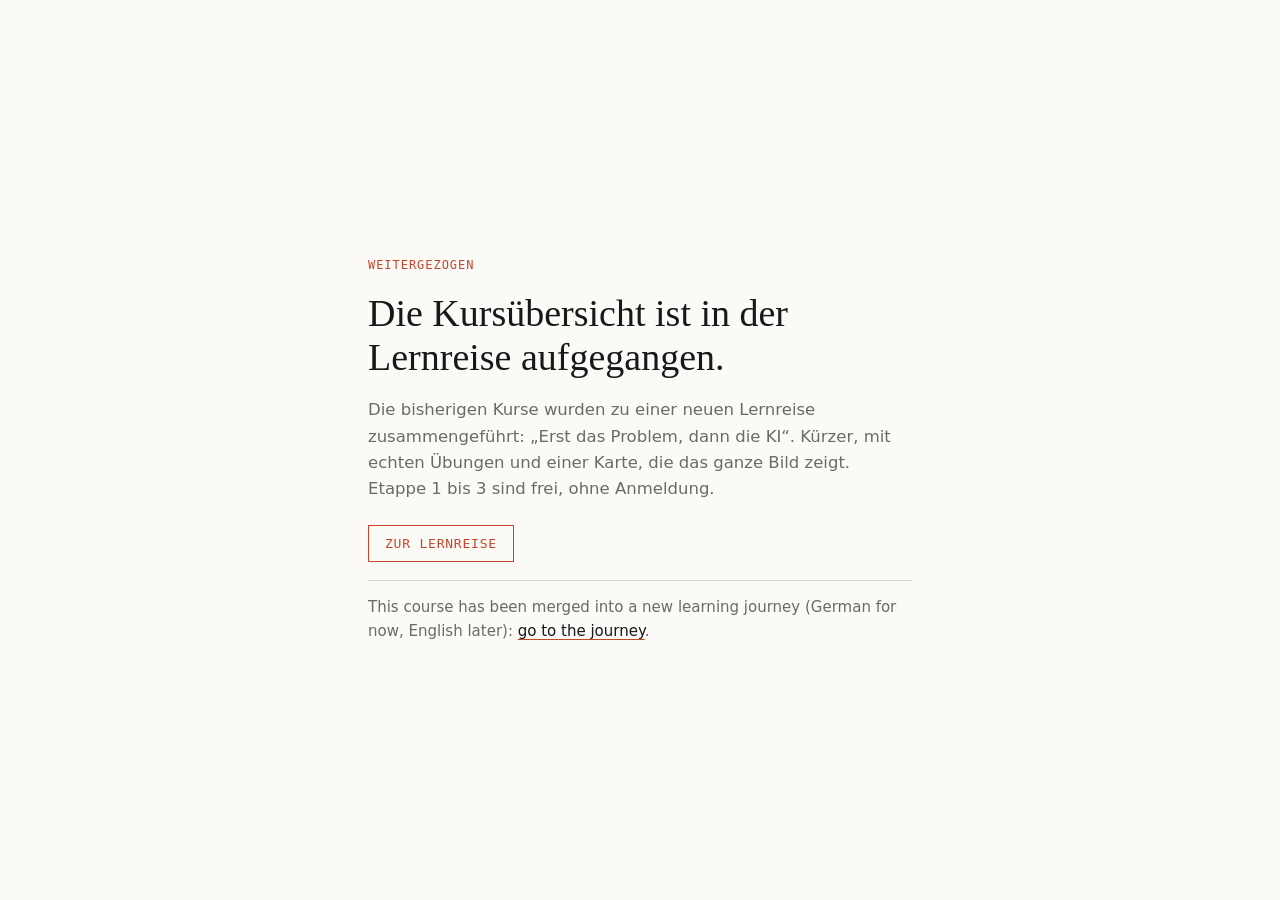
==== commit abcf6d4a: "Hinweisseite: Lernreise gestartet, Link direkt zur Lernreise Co-Authored-By: Claude Opus 5.5 <norepl" ====
--- a/index.html
+++ b/index.html
@@ -4,7 +4,7 @@
 <meta charset="utf-8">
 <meta name="viewport" content="width=device-width,initial-scale=1">
 <meta name="robots" content="noindex">
-<title>Die Kursübersicht · pausiert</title>
+<title>Die Kursübersicht · jetzt in der Lernreise</title>
 <style>
 :root{--papier:#FBFAF6;--tinte:#17181A;--grau:#6A6A66;--linie:#DAD8D0;--rot:#C4472B;color-scheme:light}
 @media (prefers-color-scheme:dark){:root{--papier:#18191B;--tinte:#ECE9E1;--grau:#A8A69F;--linie:#3A3A37;--rot:#E4704F;color-scheme:dark}}
@@ -21,11 +21,11 @@
 </head>
 <body>
 <main>
-  <span class="etikett">Pausiert</span>
-  <h1>Die Kursübersicht wird gerade überarbeitet.</h1>
-  <p>Die bisherigen Kurse werden zu einer neuen Lernreise zusammengeführt: „Erst das Problem, dann die KI“. Kürzer, mit echten Übungen und einer Karte, die das ganze Bild zeigt. Bis zum Start sind die Kurse pausiert.</p>
-  <p><a class="knopf" href="https://janrummel.eu/lehre.html#belege">Mehr auf janrummel.eu</a></p>
-  <p class="en" lang="en">This course is paused while it is being reworked into a new learning journey. More on <a href="https://janrummel.eu/lehre.html#belege">janrummel.eu</a>.</p>
+  <span class="etikett">Weitergezogen</span>
+  <h1>Die Kursübersicht ist in der Lernreise aufgegangen.</h1>
+  <p>Die bisherigen Kurse wurden zu einer neuen Lernreise zusammengeführt: „Erst das Problem, dann die KI“. Kürzer, mit echten Übungen und einer Karte, die das ganze Bild zeigt. Etappe 1 bis 3 sind frei, ohne Anmeldung.</p>
+  <p><a class="knopf" href="https://janrummel.github.io/ai-fluency/de/">Zur Lernreise</a></p>
+  <p class="en" lang="en">This course has been merged into a new learning journey (German for now, English later): <a href="https://janrummel.github.io/ai-fluency/de/">go to the journey</a>.</p>
 </main>
 </body>
 </html>
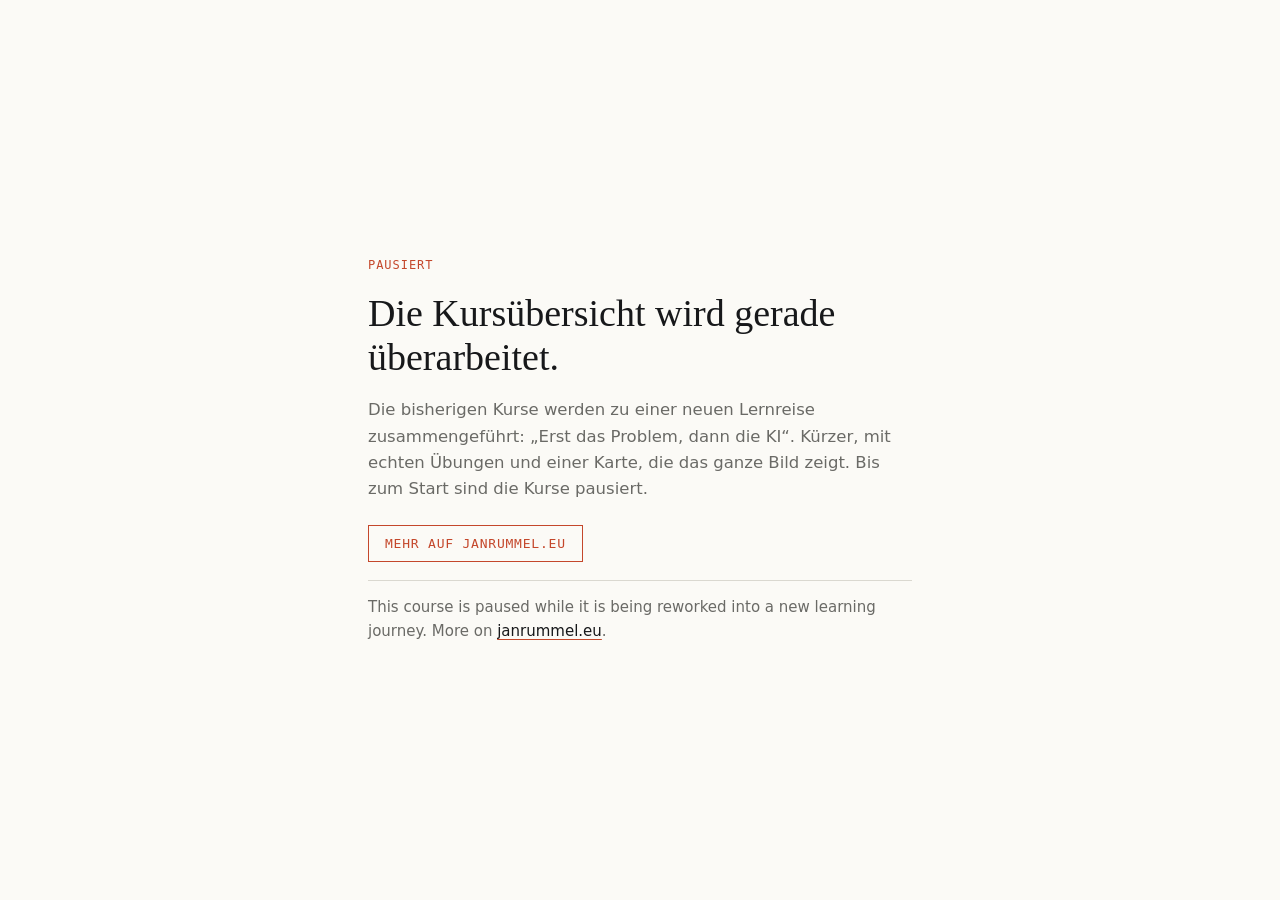
==== commit 9195014f: "Revert "Hinweisseite: Lernreise gestartet, Link direkt zur Lernreise" This reverts commit abcf6d4a99" ====
--- a/index.html
+++ b/index.html
@@ -4,7 +4,7 @@
 <meta charset="utf-8">
 <meta name="viewport" content="width=device-width,initial-scale=1">
 <meta name="robots" content="noindex">
-<title>Die Kursübersicht · jetzt in der Lernreise</title>
+<title>Die Kursübersicht · pausiert</title>
 <style>
 :root{--papier:#FBFAF6;--tinte:#17181A;--grau:#6A6A66;--linie:#DAD8D0;--rot:#C4472B;color-scheme:light}
 @media (prefers-color-scheme:dark){:root{--papier:#18191B;--tinte:#ECE9E1;--grau:#A8A69F;--linie:#3A3A37;--rot:#E4704F;color-scheme:dark}}
@@ -21,11 +21,11 @@
 </head>
 <body>
 <main>
-  <span class="etikett">Weitergezogen</span>
-  <h1>Die Kursübersicht ist in der Lernreise aufgegangen.</h1>
-  <p>Die bisherigen Kurse wurden zu einer neuen Lernreise zusammengeführt: „Erst das Problem, dann die KI“. Kürzer, mit echten Übungen und einer Karte, die das ganze Bild zeigt. Etappe 1 bis 3 sind frei, ohne Anmeldung.</p>
-  <p><a class="knopf" href="https://janrummel.github.io/ai-fluency/de/">Zur Lernreise</a></p>
-  <p class="en" lang="en">This course has been merged into a new learning journey (German for now, English later): <a href="https://janrummel.github.io/ai-fluency/de/">go to the journey</a>.</p>
+  <span class="etikett">Pausiert</span>
+  <h1>Die Kursübersicht wird gerade überarbeitet.</h1>
+  <p>Die bisherigen Kurse werden zu einer neuen Lernreise zusammengeführt: „Erst das Problem, dann die KI“. Kürzer, mit echten Übungen und einer Karte, die das ganze Bild zeigt. Bis zum Start sind die Kurse pausiert.</p>
+  <p><a class="knopf" href="https://janrummel.eu/lehre.html#belege">Mehr auf janrummel.eu</a></p>
+  <p class="en" lang="en">This course is paused while it is being reworked into a new learning journey. More on <a href="https://janrummel.eu/lehre.html#belege">janrummel.eu</a>.</p>
 </main>
 </body>
 </html>
